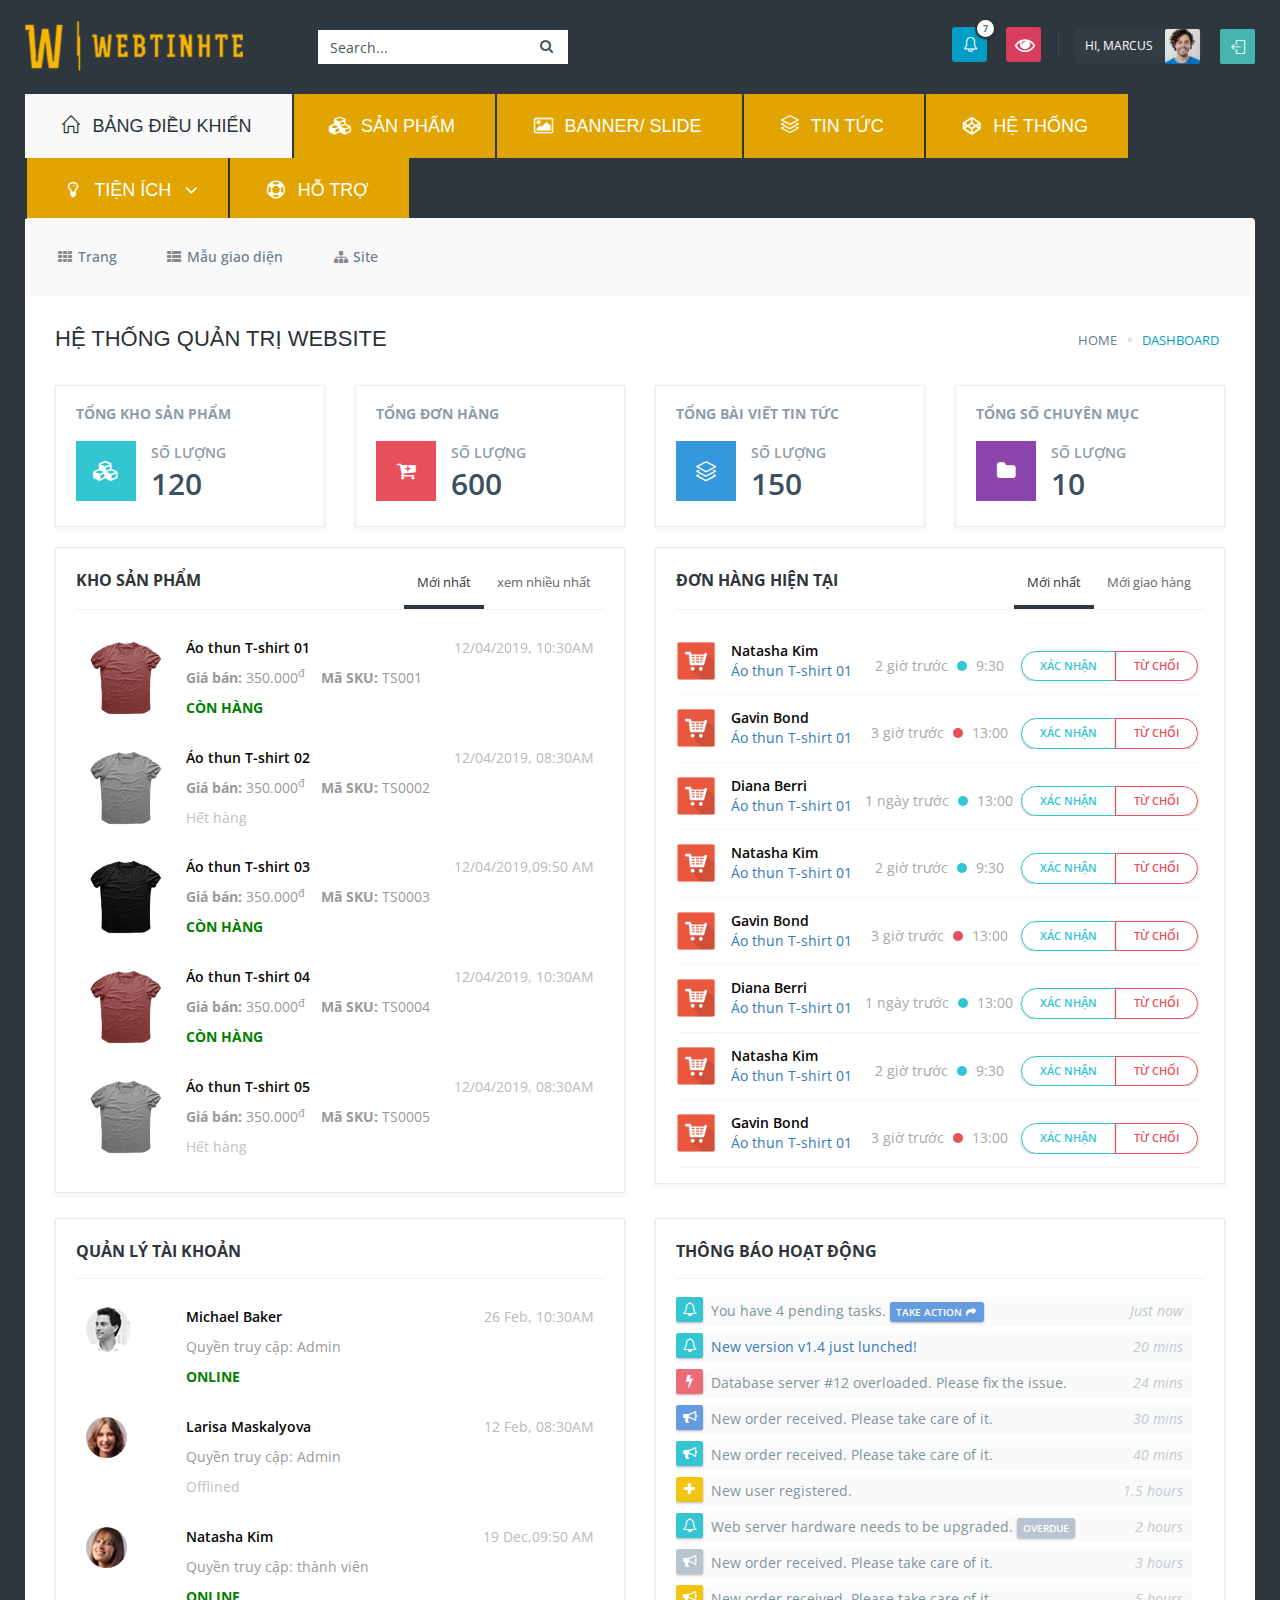
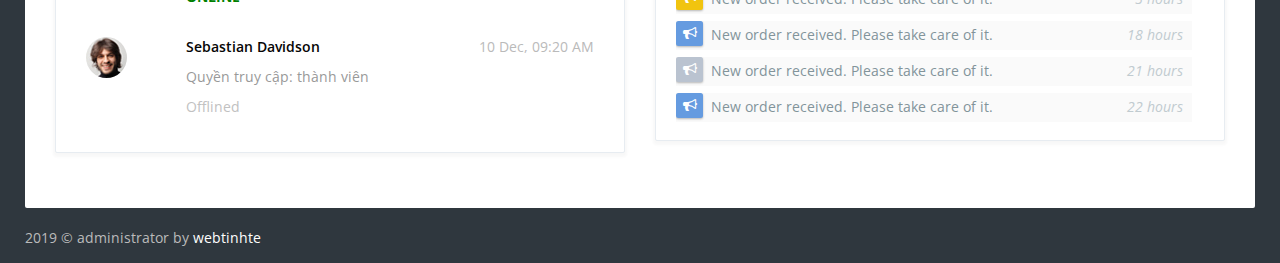
==== project/index.html @ c39758f4 "update" ====
<!DOCTYPE html>
<html lang="en">
    <!--<![endif]-->
    <!-- BEGIN HEAD -->

    <head>
        <meta charset="utf-8" />
        <title>Quản trị website</title>
        <meta http-equiv="X-UA-Compatible" content="IE=edge">
        <meta content="width=device-width, initial-scale=1" name="viewport" />
        <meta content=""
            name="description" />
        <meta content="" name="author" />
        <!-- BEGIN LAYOUT FIRST STYLES -->
		<link href="https://fonts.googleapis.com/css?family=Open+Sans:400,600,700,800&amp;subset=vietnamese" rel="stylesheet">
        <!-- END LAYOUT FIRST STYLES -->
        <!-- BEGIN GLOBAL MANDATORY STYLES -->
        <link href="plugin/font-awesome/css/font-awesome.min.css" rel="stylesheet" type="text/css" />
        <link href="plugin/simple-line-icons/simple-line-icons.min.css" rel="stylesheet" type="text/css" />
        <link href="plugin/bootstrap/css/bootstrap.min.css" rel="stylesheet" type="text/css" />
        <link href="plugin/bootstrap-switch/css/bootstrap-switch.min.css" rel="stylesheet" type="text/css" />
        <!-- END GLOBAL MANDATORY STYLES -->
        <!-- BEGIN PAGE LEVEL PLUGINS -->
        <link href="plugin/morris/morris.css" rel="stylesheet" type="text/css" />
        <!-- END PAGE LEVEL PLUGINS -->
        <!-- BEGIN THEME GLOBAL STYLES -->
        <link href="plugin/components-md.min.css" rel="stylesheet" id="style_components" type="text/css" />
        <link href="plugin/plugins-md.min.css" rel="stylesheet" type="text/css" />
        <!-- END THEME GLOBAL STYLES -->
        <!-- BEGIN THEME LAYOUT STYLES -->
        <link href="plugin/layout5/css/layout.min.css" rel="stylesheet" type="text/css" />
        <link href="plugin/layout5/css/custom.min.css" rel="stylesheet" type="text/css" />
        <!-- END THEME LAYOUT STYLES -->
        <link rel="shortcut icon" href="favicon.ico" /> </head>
    <!-- END HEAD -->

    <body class="page-header-fixed page-sidebar-closed-hide-logo page-md">
        <!-- BEGIN CONTAINER -->
        <div class="wrapper">
            <!-- BEGIN HEADER -->
            <header class="page-header">
                <nav class="navbar mega-menu" role="navigation">
                    <div class="container-fluid">
                        <div class="clearfix navbar-fixed-top">
                            <!-- Brand and toggle get grouped for better mobile display -->
                            <button type="button" class="navbar-toggle" data-toggle="collapse" data-target=".navbar-responsive-collapse">
                                <span class="sr-only">Toggle navigation</span>
                                <span class="toggle-icon">
                                    <span class="icon-bar"></span>
                                    <span class="icon-bar"></span>
                                    <span class="icon-bar"></span>
                                </span>
                            </button>
                            <!-- End Toggle Button -->
                            <!-- BEGIN LOGO -->
                            <a id="index" class="page-logo" href="index.html">
                                <img src="img/logo.png" alt="Logo"> </a>
                            <!-- END LOGO -->
                            <!-- BEGIN SEARCH -->
                            <form class="search" action="extra_search.html" method="GET">
                                <input type="name" class="form-control" name="query" placeholder="Search...">
                                <a href="javascript:;" class="btn submit md-skip">
                                    <i class="fa fa-search"></i>
                                </a>
                            </form>
                            <!-- END SEARCH -->
                            <!-- BEGIN TOPBAR ACTIONS -->
                            <div class="topbar-actions">
                                <!-- BEGIN GROUP NOTIFICATION -->
                                <div class="btn-group-notification btn-group" id="header_notification_bar">
                                    <button type="button" class="btn btn-sm md-skip dropdown-toggle" data-toggle="dropdown" data-hover="dropdown" data-close-others="true">
                                        <i class="icon-bell"></i>
                                        <span class="badge">7</span>
                                    </button>
                                    <ul class="dropdown-menu-v2">
                                        <li class="external">
                                            <h3>
                                                <span class="bold">12 Online</span> notifications</h3>
                                            <a href="#">view all</a>
                                        </li>
                                        <li>
                                            <ul class="dropdown-menu-list scroller" style="height: 250px; padding: 0;" data-handle-color="#637283">
                                                <li>
                                                    <a href="javascript:;">
                                                        <span class="details">
                                                            <span class="label label-sm label-icon label-success md-skip">
                                                                <i class="fa fa-plus"></i>
                                                            </span> New user registered. </span>
                                                        <span class="time">just now</span>
                                                    </a>
                                                </li>
                                                <li>
                                                    <a href="javascript:;">
                                                        <span class="details">
                                                            <span class="label label-sm label-icon label-danger md-skip">
                                                                <i class="fa fa-bolt"></i>
                                                            </span> Server #12 overloaded. </span>
                                                        <span class="time">3 mins</span>
                                                    </a>
                                                </li>
                                                <li>
                                                    <a href="javascript:;">
                                                        <span class="details">
                                                            <span class="label label-sm label-icon label-warning md-skip">
                                                                <i class="fa fa-bell-o"></i>
                                                            </span> Server #2 not responding. </span>
                                                        <span class="time">10 mins</span>
                                                    </a>
                                                </li>
                                                <li>
                                                    <a href="javascript:;">
                                                        <span class="details">
                                                            <span class="label label-sm label-icon label-info md-skip">
                                                                <i class="fa fa-bullhorn"></i>
                                                            </span> Application error. </span>
                                                        <span class="time">14 hrs</span>
                                                    </a>
                                                </li>
                                                <li>
                                                    <a href="javascript:;">
                                                        <span class="details">
                                                            <span class="label label-sm label-icon label-danger md-skip">
                                                                <i class="fa fa-bolt"></i>
                                                            </span> Database overloaded 68%. </span>
                                                        <span class="time">2 days</span>
                                                    </a>
                                                </li>
                                                <li>
                                                    <a href="javascript:;">
                                                        <span class="details">
                                                            <span class="label label-sm label-icon label-danger md-skip">
                                                                <i class="fa fa-bolt"></i>
                                                            </span> A user IP blocked. </span>
                                                        <span class="time">3 days</span>
                                                    </a>
                                                </li>
                                                <li>
                                                    <a href="javascript:;">
                                                        <span class="details">
                                                            <span class="label label-sm label-icon label-warning md-skip">
                                                                <i class="fa fa-bell-o"></i>
                                                            </span> Storage Server #4 not responding dfdfdfd. </span>
                                                        <span class="time">4 days</span>
                                                    </a>
                                                </li>
                                                <li>
                                                    <a href="javascript:;">
                                                        <span class="details">
                                                            <span class="label label-sm label-icon label-info md-skip">
                                                                <i class="fa fa-bullhorn"></i>
                                                            </span> System Error. </span>
                                                        <span class="time">5 days</span>
                                                    </a>
                                                </li>
                                                <li>
                                                    <a href="javascript:;">
                                                        <span class="details">
                                                            <span class="label label-sm label-icon label-danger md-skip">
                                                                <i class="fa fa-bolt"></i>
                                                            </span> Storage server failed. </span>
                                                        <span class="time">9 days</span>
                                                    </a>
                                                </li>
                                            </ul>
                                        </li>
                                    </ul>
                                </div>
                                <!-- END GROUP NOTIFICATION -->
                                <!-- BEGIN GROUP INFORMATION -->
                                <div class="btn-group-red btn-group">
                                    <a href="" target="_blank" type="button" class="btn btn-sm md-skip dropdown-toggle" data-toggle="dropdown" data-hover="dropdown" data-close-others="true">
                                        <i class="fa fa-eye"></i>
                                    </a>
                                </div>
                                <!-- END GROUP INFORMATION -->
                                <!-- BEGIN USER PROFILE -->
                                <div class="btn-group-img btn-group">
                                    <button type="button" class="btn btn-sm md-skip dropdown-toggle" data-toggle="dropdown" data-hover="dropdown" data-close-others="true">
                                        <span>Hi, Marcus</span>
                                        <img src="img/avatar1.jpg" alt=""> </button>
                                    <ul class="dropdown-menu-v2" role="menu">
                                        <li>
                                            <a href="page_user_profile_1.html">
                                                <i class="icon-user"></i> My Profile
                                                <span class="badge badge-danger">1</span>
                                            </a>
                                        </li>
                                        <li>
                                            <a href="app_calendar.html">
                                                <i class="icon-calendar"></i> My Calendar </a>
                                        </li>
                                        <li>
                                            <a href="app_inbox.html">
                                                <i class="icon-envelope-open"></i> My Inbox
                                                <span class="badge badge-danger"> 3 </span>
                                            </a>
                                        </li>
                                        <li>
                                            <a href="app_todo_2.html">
                                                <i class="icon-rocket"></i> My Tasks
                                                <span class="badge badge-success"> 7 </span>
                                            </a>
                                        </li>
                                        <li class="divider"> </li>
                                        <li>
                                            <a href="page_user_lock_1.html">
                                                <i class="icon-lock"></i> Lock Screen </a>
                                        </li>
                                        <li>
                                            <a href="page_user_login_1.html">
                                                <i class="icon-key"></i> Log Out </a>
                                        </li>
                                    </ul>
                                </div>
                                <!-- END USER PROFILE -->
                                <!-- BEGIN QUICK SIDEBAR TOGGLER -->
                                <button type="button" class="quick-sidebar-toggler md-skip" data-toggle="collapse">
                                    <span class="sr-only">Toggle Quick Sidebar</span>
                                    <i class="icon-logout"></i>
                                </button>
                                <!-- END QUICK SIDEBAR TOGGLER -->
                            </div>
                            <!-- END TOPBAR ACTIONS -->
                        </div>
                        <!-- BEGIN HEADER MENU -->
                        <div class="nav-collapse collapse navbar-collapse navbar-responsive-collapse">
                            <ul class="nav navbar-nav">
                                <li class="dropdown dropdown-fw dropdown-fw-disabled  active open selected">
                                    <a href="javascript:;" class="text-uppercase">
                                        <i class="icon-home"></i> Bảng điều khiển </a>
                                    <ul class="dropdown-menu dropdown-menu-fw">
                                        <li>
                                            <a href="index.html">
                                                <i class="fa fa-th"></i> Trang </a>
                                        </li>
                                        <li class="">
                                            <a href="dashboard_2.html">
                                                <i class="fa fa-th-list"></i> Mẫu giao diện </a>
                                        </li>
                                        <li>
                                            <a href="dashboard_3.html">
                                                <i class="fa fa-sitemap"></i> Site </a>
                                        </li>
                                    </ul>
                                </li>
                                <li class="dropdown dropdown-fw dropdown-fw-disabled  ">
                                    <a href="javascript:;" class="text-uppercase">
                                        <i class="fa fa-cubes"></i> Sản phẩm </a>
                                    <ul class="dropdown-menu dropdown-menu-fw">
                                        <li class="dropdown more-dropdown-sub">
                                            <a href="javascript:;">
                                                <i class="fa fa-server"></i> Kho hàng </a>
                                            <ul class="dropdown-menu">
                                                <li>
                                                    <a href="ui_colors.html"> Danh sách sản phẩm </a>
                                                </li>
                                                <li>
                                                    <a href="ui_general.html"> Thêm sản phẩm mới </a>
                                                </li>
                                            </ul>
                                        </li>
                                        <li class="dropdown more-dropdown-sub">
                                            <a href="javascript:;">
                                                <i class="fa fa-cart-plus"></i> Đơn hàng </a>
                                            <ul class="dropdown-menu">
                                                <li>
                                                    <a href="components_date_time_pickers.html"> Danh sách đơn đặt hàng </a>
                                                </li>
                                                <li>
                                                    <a href="components_color_pickers.html"> Thêm thủ công đơn hàng </a>
                                                </li>
                                            </ul>
                                        </li>
                                        <li class="dropdown more-dropdown-sub">
                                            <a href="javascript:;">
                                                <i class="fa fa-gift"></i> Quà tặng </a>
                                        </li>
                                    </ul>
                                </li>
                                <li class="dropdown dropdown-fw dropdown-fw-disabled  ">
                                    <a href="javascript:;" class="text-uppercase">
                                        <i class="fa fa-image"></i> Banner/ Slide </a>
                                    <ul class="dropdown-menu dropdown-menu-fw">
										<li>
                                            <a href="table_bootstrap.html"><i class="fa fa-image"></i> Logo đại diện </a>
                                        </li>
                                        <li>
                                            <a href="table_static_basic.html"><i class="fa fa-image"></i>	Banner trang chủ </a>
                                        </li>
                                        <li>
                                            <a href="table_static_responsive.html"><i class="fa fa-image"></i> Banner theo danh mục </a>
                                        </li>
                                        <li>
                                            <a href="table_static_responsive.html"><i class="fa fa-image"></i> Thương hiệu đối tác </a>
                                        </li>
										<li>
                                            <a href="table_static_responsive.html"><i class="fa fa-video-camera"></i> Thư viện video </a>
                                        </li>
                                    </ul>
                                </li>
                                <li class="dropdown dropdown-fw dropdown-fw-disabled  ">
                                    <a href="javascript:;" class="text-uppercase">
                                        <i class="icon-layers"></i> Tin tức </a>
                                    <ul class="dropdown-menu dropdown-menu-fw">
                                        <li class="dropdown">
                                            <a href="javascript:;">
                                                <i class="icon-layers"></i> Danh sách bài viết </a>
                                        </li>
                                        <li class="dropdown">
                                            <a href="javascript:;">
                                                <i class="icon-docs"></i> Đăng bài viết mới </a>
                                        </li>
                                    </ul>
                                </li>
								<li class="dropdown dropdown-fw dropdown-fw-disabled  ">
                                    <a href="javascript:;" class="text-uppercase">
                                        <i class="fa fa-codepen"></i> Hệ thống </a>
                                    <ul class="dropdown-menu dropdown-menu-fw">
                                        <li class="dropdown">
                                            <a href="javascript:;">
                                                <i class="fa fa-folder"></i> Danh mục website </a>
                                        </li>
                                        <li class="dropdown">
                                            <a href="javascript:;">
                                                <i class="fa fa-unlink"></i> Redicrect 301 </a>
                                        </li>
										<li class="dropdown">
                                            <a href="javascript:;">
                                                <i class="fa fa-list-ul"></i> Thuộc tính </a>
                                        </li>
                                        <li class="dropdown">
                                            <a href="javascript:;">
                                                <i class="fa fa-user"></i> Tài khoản truy cập </a>
                                        </li>
										<li class="dropdown">
                                            <a href="javascript:;">
                                                <i class="fa fa-users"></i> Phân quyền truy cập </a>
                                        </li>
                                        <li class="dropdown">
                                            <a href="javascript:;">
                                                <i class="fa fa-flag"></i> Tài nguyên </a>
                                        </li>
										<li class="dropdown">
                                            <a href="javascript:;">
                                                <i class="fa fa-history"></i> Lịch sử truy cập </a>
                                        </li>
                                    </ul>
                                </li>
                                <li class="dropdown more-dropdown">
                                    <a href="javascript:;" class="text-uppercase"><i class="fa fa-lightbulb-o"></i> Tiện ích </a>
                                    <ul class="dropdown-menu">
                                        <li>
                                            <a href="#"><i class="fa fa-area-chart"></i> Thống kê truy cập</a>
                                        </li>
                                        <li>
                                            <a href="#"><i class="fa fa-link"></i> Tạo link tự động</a>
                                        </li>
                                        <li>
                                            <a href="#"><i class="fa fa-upload"></i> File tải lên</a>
                                        </li>
                                    </ul>
                                </li>
								<li class="dropdown">
                                    <a href="javascript:;" class="text-uppercase"><i class="fa fa-support"></i> Hỗ trợ</a>
                                </li>
                            </ul>
                        </div>
                        <!-- END HEADER MENU -->
                    </div>
                    <!--/container-->
                </nav>
            </header>
            <!-- END HEADER -->
            <div class="container-fluid">
                <div class="page-content">
                    <!-- BEGIN BREADCRUMBS -->
                    <div class="breadcrumbs">
                        <h1>Hệ Thống Quản Trị Website</h1>
                        <ol class="breadcrumb">
                            <li>
                                <a href="#">Home</a>
                            </li>
                            <li class="active">Dashboard</li>
                        </ol>
                    </div>
                    <!-- END BREADCRUMBS -->
                    <!-- BEGIN PAGE BASE CONTENT -->
                    <!-- BEGIN DASHBOARD STATS 1-->
                    <div class="row">
                        <div class="col-lg-3 col-md-3 col-sm-6 col-xs-12">
                            <!-- BEGIN WIDGET THUMB -->
                            <div class="widget-thumb widget-bg-color-white text-uppercase margin-bottom-20 bordered">
                                <h4 class="widget-thumb-heading">Tổng kho sản phẩm</h4>
                                <div class="widget-thumb-wrap">
                                    <i class="fa fa-cubes widget-thumb-icon bg-green"></i>
                                    <div class="widget-thumb-body">
                                        <span class="widget-thumb-subtitle">Số lượng</span>
                                        <span class="widget-thumb-body-stat">120</span>
                                    </div>
                                </div>
                            </div>
                            <!-- END WIDGET THUMB -->
                        </div>
                        <div class="col-lg-3 col-md-3 col-sm-6 col-xs-12">
                            <!-- BEGIN WIDGET THUMB -->
                            <div class="widget-thumb widget-bg-color-white text-uppercase margin-bottom-20 bordered">
                                <h4 class="widget-thumb-heading">Tổng đơn hàng</h4>
                                <div class="widget-thumb-wrap">
                                    <i class="widget-thumb-icon bg-red fa fa-cart-plus"></i>
                                    <div class="widget-thumb-body">
                                        <span class="widget-thumb-subtitle">Số lượng</span>
                                        <span class="widget-thumb-body-stat">600</span>
                                    </div>
                                </div>
                            </div>
                            <!-- END WIDGET THUMB -->
                        </div>
                        <div class="col-lg-3 col-md-3 col-sm-6 col-xs-12">
                            <!-- BEGIN WIDGET THUMB -->
                            <div class="widget-thumb widget-bg-color-white text-uppercase margin-bottom-20 bordered">
                                <h4 class="widget-thumb-heading">Tổng bài viết tin tức</h4>
                                <div class="widget-thumb-wrap">
                                    <i class="widget-thumb-icon bg-blue icon-layers"></i>
                                    <div class="widget-thumb-body">
                                        <span class="widget-thumb-subtitle">Số lượng</span>
                                        <span class="widget-thumb-body-stat">150</span>
                                    </div>
                                </div>
                            </div>
                            <!-- END WIDGET THUMB -->
                        </div>
                        <div class="col-lg-3 col-md-3 col-sm-6 col-xs-12">
                            <!-- BEGIN WIDGET THUMB -->
                            <div class="widget-thumb widget-bg-color-white text-uppercase margin-bottom-20 bordered">
                                <h4 class="widget-thumb-heading">Tổng số chuyên mục</h4>
                                <div class="widget-thumb-wrap">
                                    <i class="widget-thumb-icon bg-purple fa fa-folder"></i>
                                    <div class="widget-thumb-body">
                                        <span class="widget-thumb-subtitle">Số lượng</span>
                                        <span class="widget-thumb-body-stat">10</span>
                                    </div>
                                </div>
                            </div>
                            <!-- END WIDGET THUMB -->
                        </div>
                    </div>
                    <div class="clearfix"></div>
					
					<div class="row">
						<div class="col-lg-6 col-xs-12 col-sm-12">
                            <div class="portlet light bordered">
                                <div class="portlet-title tabbable-line">
                                    <div class="caption">
                                        <i class="icon-bubbles font-dark hide"></i>
                                        <span class="caption-subject font-dark bold uppercase">Kho sản phẩm</span>
                                    </div>
                                    <ul class="nav nav-tabs">
                                        <li class="active">
                                            <a href="#portlet_comments_1" data-toggle="tab" aria-expanded="true"> Mới nhất </a>
                                        </li>
                                        <li class="">
                                            <a href="#portlet_comments_2" data-toggle="tab" aria-expanded="false"> xem nhiều nhất </a>
                                        </li>
                                    </ul>
                                </div>
                                <div class="portlet-body">
                                    <div class="tab-content">
                                        <div class="tab-pane active" id="portlet_comments_1">
                                            <!-- BEGIN: Comments -->
                                            <div class="mt-comments">
                                                <div class="mt-comment">
                                                    <div class="mt-comment-img">
                                                        <img src="img/img_prd_1.jpg"> </div>
                                                    <div class="mt-comment-body">
                                                        <div class="mt-comment-info">
                                                            <a href="#" class="mt-comment-author">Áo thun T-shirt 01</a>
                                                            <span class="mt-comment-date">12/04/2019, 10:30AM</span>
                                                        </div>
                                                        <div class="mt-comment-text"><strong>Giá bán:</strong> 350.000<sup>đ</sup> &nbsp;&nbsp;  <strong>Mã SKU:</strong> TS001</div>
                                                        <div class="mt-comment-details">
                                                            <span class="mt-comment-status mt-comment-status-Online stt-online">Còn hàng</span>
                                                            <ul class="mt-comment-actions">
                                                                <li>
                                                                    <a href="#">Chỉnh sửa</a>
                                                                </li>
                                                                <li>
                                                                    <a href="#">Xem chi tiết</a>
                                                                </li>
                                                                <li>
                                                                    <a href="#">Xóa</a>
                                                                </li>
                                                            </ul>
                                                        </div>
                                                    </div>
                                                </div>
                                                <div class="mt-comment">
                                                    <div class="mt-comment-img">
                                                        <img src="img/img_prd_2.jpg"> </div>
                                                    <div class="mt-comment-body">
                                                        <div class="mt-comment-info">
                                                            <a href="#" class="mt-comment-author">Áo thun T-shirt 02</a>
                                                            <span class="mt-comment-date">12/04/2019, 08:30AM</span>
                                                        </div>
                                                        <div class="mt-comment-text"><strong>Giá bán:</strong> 350.000<sup>đ</sup> &nbsp;&nbsp;  <strong>Mã SKU:</strong> TS0002</div>
                                                        <div class="mt-comment-details">
                                                            <span class="mt-comment-status mt-comment-status-Offlined stt-offline">Hết hàng</span>
                                                            <ul class="mt-comment-actions">
                                                                <li>
                                                                    <a href="#">Chỉnh sửa</a>
                                                                </li>
                                                                <li>
                                                                    <a href="#">Xem chi tiết</a>
                                                                </li>
                                                                <li>
                                                                    <a href="#">Xóa</a>
                                                                </li>
                                                            </ul>
                                                        </div>
                                                    </div>
                                                </div>
                                                <div class="mt-comment">
                                                    <div class="mt-comment-img">
                                                        <img src="img/img_prd_3.jpg"> </div>
                                                    <div class="mt-comment-body">
                                                        <div class="mt-comment-info">
                                                            <a href="#" class="mt-comment-author">Áo thun T-shirt 03</a>
                                                            <span class="mt-comment-date">12/04/2019,09:50 AM</span>
                                                        </div>
                                                        <div class="mt-comment-text"><strong>Giá bán:</strong> 350.000<sup>đ</sup> &nbsp;&nbsp;  <strong>Mã SKU:</strong> TS0003</div>
                                                        <div class="mt-comment-details">
                                                            <span class="mt-comment-status mt-comment-status-Online stt-online">Còn hàng</span>
                                                            <ul class="mt-comment-actions">
                                                                <li>
                                                                    <a href="#">Chỉnh sửa</a>
                                                                </li>
                                                                <li>
                                                                    <a href="#">Xem chi tiết</a>
                                                                </li>
                                                                <li>
                                                                    <a href="#">Xóa</a>
                                                                </li>
                                                            </ul>
                                                        </div>
                                                    </div>
                                                </div>
                                                <div class="mt-comment">
                                                    <div class="mt-comment-img">
                                                        <img src="img/img_prd_1.jpg"> </div>
                                                    <div class="mt-comment-body">
                                                        <div class="mt-comment-info">
                                                            <a href="#" class="mt-comment-author">Áo thun T-shirt 04</a>
                                                            <span class="mt-comment-date">12/04/2019, 10:30AM</span>
                                                        </div>
                                                        <div class="mt-comment-text"><strong>Giá bán:</strong> 350.000<sup>đ</sup> &nbsp;&nbsp;  <strong>Mã SKU:</strong> TS0004</div>
                                                        <div class="mt-comment-details">
                                                            <span class="mt-comment-status mt-comment-status-Online stt-online">Còn hàng</span>
                                                            <ul class="mt-comment-actions">
                                                                <li>
                                                                    <a href="#">Chỉnh sửa</a>
                                                                </li>
                                                                <li>
                                                                    <a href="#">Xem chi tiết</a>
                                                                </li>
                                                                <li>
                                                                    <a href="#">Xóa</a>
                                                                </li>
                                                            </ul>
                                                        </div>
                                                    </div>
                                                </div>
                                                <div class="mt-comment">
                                                    <div class="mt-comment-img">
                                                        <img src="img/img_prd_2.jpg"> </div>
                                                    <div class="mt-comment-body">
                                                        <div class="mt-comment-info">
                                                            <a href="#" class="mt-comment-author">Áo thun T-shirt 05</a>
                                                            <span class="mt-comment-date">12/04/2019, 08:30AM</span>
                                                        </div>
                                                        <div class="mt-comment-text"><strong>Giá bán:</strong> 350.000<sup>đ</sup> &nbsp;&nbsp;  <strong>Mã SKU:</strong> TS0005</div>
                                                        <div class="mt-comment-details">
                                                            <span class="mt-comment-status mt-comment-status-Offlined stt-offline">Hết hàng</span>
                                                            <ul class="mt-comment-actions">
                                                                <li>
                                                                    <a href="#">Chỉnh sửa</a>
                                                                </li>
                                                                <li>
                                                                    <a href="#">Xem chi tiết</a>
                                                                </li>
                                                                <li>
                                                                    <a href="#">Xóa</a>
                                                                </li>
                                                            </ul>
                                                        </div>
                                                    </div>
                                                </div>
                                            </div>
                                            <!-- END: Comments -->
                                        </div>
                                        <div class="tab-pane" id="portlet_comments_2">
                                           <!-- BEGIN: Comments -->
                                            <div class="mt-comments">
                                                <div class="mt-comment">
                                                    <div class="mt-comment-img">
                                                        <img src="img/img_prd_1.jpg"> </div>
                                                    <div class="mt-comment-body">
                                                        <div class="mt-comment-info">
                                                            <a href="#" class="mt-comment-author">Áo thun T-shirt 01</a>
                                                            <span class="mt-comment-date">12/04/2019, 10:30AM</span>
                                                        </div>
                                                        <div class="mt-comment-text"><strong>Giá bán:</strong> 350.000<sup>đ</sup> &nbsp;&nbsp;  <strong>Mã SKU:</strong> TS001</div>
                                                        <div class="mt-comment-details">
                                                            <span class="mt-comment-status mt-comment-status-Online stt-online">Còn hàng</span>
                                                            <ul class="mt-comment-actions">
                                                                <li>
                                                                    <a href="#">Chỉnh sửa</a>
                                                                </li>
                                                                <li>
                                                                    <a href="#">Xem chi tiết</a>
                                                                </li>
                                                                <li>
                                                                    <a href="#">Xóa</a>
                                                                </li>
                                                            </ul>
                                                        </div>
                                                    </div>
                                                </div>
                                                <div class="mt-comment">
                                                    <div class="mt-comment-img">
                                                        <img src="img/img_prd_2.jpg"> </div>
                                                    <div class="mt-comment-body">
                                                        <div class="mt-comment-info">
                                                            <a href="#" class="mt-comment-author">Áo thun T-shirt 02</a>
                                                            <span class="mt-comment-date">12/04/2019, 08:30AM</span>
                                                        </div>
                                                        <div class="mt-comment-text"><strong>Giá bán:</strong> 350.000<sup>đ</sup> &nbsp;&nbsp;  <strong>Mã SKU:</strong> TS0002</div>
                                                        <div class="mt-comment-details">
                                                            <span class="mt-comment-status mt-comment-status-Offlined stt-offline">Hết hàng</span>
                                                            <ul class="mt-comment-actions">
                                                                <li>
                                                                    <a href="#">Chỉnh sửa</a>
                                                                </li>
                                                                <li>
                                                                    <a href="#">Xem chi tiết</a>
                                                                </li>
                                                                <li>
                                                                    <a href="#">Xóa</a>
                                                                </li>
                                                            </ul>
                                                        </div>
                                                    </div>
                                                </div>
                                                <div class="mt-comment">
                                                    <div class="mt-comment-img">
                                                        <img src="img/img_prd_3.jpg"> </div>
                                                    <div class="mt-comment-body">
                                                        <div class="mt-comment-info">
                                                            <a href="#" class="mt-comment-author">Áo thun T-shirt 03</a>
                                                            <span class="mt-comment-date">12/04/2019,09:50 AM</span>
                                                        </div>
                                                        <div class="mt-comment-text"><strong>Giá bán:</strong> 350.000<sup>đ</sup> &nbsp;&nbsp;  <strong>Mã SKU:</strong> TS0003</div>
                                                        <div class="mt-comment-details">
                                                            <span class="mt-comment-status mt-comment-status-Online stt-online">Còn hàng</span>
                                                            <ul class="mt-comment-actions">
                                                                <li>
                                                                    <a href="#">Chỉnh sửa</a>
                                                                </li>
                                                                <li>
                                                                    <a href="#">Xem chi tiết</a>
                                                                </li>
                                                                <li>
                                                                    <a href="#">Xóa</a>
                                                                </li>
                                                            </ul>
                                                        </div>
                                                    </div>
                                                </div>
                                                <div class="mt-comment">
                                                    <div class="mt-comment-img">
                                                        <img src="img/img_prd_1.jpg"> </div>
                                                    <div class="mt-comment-body">
                                                        <div class="mt-comment-info">
                                                            <a href="#" class="mt-comment-author">Áo thun T-shirt 04</a>
                                                            <span class="mt-comment-date">12/04/2019, 10:30AM</span>
                                                        </div>
                                                        <div class="mt-comment-text"><strong>Giá bán:</strong> 350.000<sup>đ</sup> &nbsp;&nbsp;  <strong>Mã SKU:</strong> TS0004</div>
                                                        <div class="mt-comment-details">
                                                            <span class="mt-comment-status mt-comment-status-Online stt-online">Còn hàng</span>
                                                            <ul class="mt-comment-actions">
                                                                <li>
                                                                    <a href="#">Chỉnh sửa</a>
                                                                </li>
                                                                <li>
                                                                    <a href="#">Xem chi tiết</a>
                                                                </li>
                                                                <li>
                                                                    <a href="#">Xóa</a>
                                                                </li>
                                                            </ul>
                                                        </div>
                                                    </div>
                                                </div>
                                                <div class="mt-comment">
                                                    <div class="mt-comment-img">
                                                        <img src="img/img_prd_2.jpg"> </div>
                                                    <div class="mt-comment-body">
                                                        <div class="mt-comment-info">
                                                            <a href="#" class="mt-comment-author">Áo thun T-shirt 05</a>
                                                            <span class="mt-comment-date">12/04/2019, 08:30AM</span>
                                                        </div>
                                                        <div class="mt-comment-text"><strong>Giá bán:</strong> 350.000<sup>đ</sup> &nbsp;&nbsp;  <strong>Mã SKU:</strong> TS0005</div>
                                                        <div class="mt-comment-details">
                                                            <span class="mt-comment-status mt-comment-status-Offlined stt-offline">Hết hàng</span>
                                                            <ul class="mt-comment-actions">
                                                                <li>
                                                                    <a href="#">Chỉnh sửa</a>
                                                                </li>
                                                                <li>
                                                                    <a href="#">Xem chi tiết</a>
                                                                </li>
                                                                <li>
                                                                    <a href="#">Xóa</a>
                                                                </li>
                                                            </ul>
                                                        </div>
                                                    </div>
                                                </div>
                                            </div>
                                            <!-- END: Comments -->
                                        </div>
                                    </div>
                                </div>
                            </div>
                        </div>
						
						<div class="col-lg-6 col-xs-12 col-sm-12">
                            <div class="portlet light bordered">
                                <div class="portlet-title tabbable-line">
                                    <div class="caption">
                                        <i class=" icon-social-twitter font-dark hide"></i>
                                        <span class="caption-subject font-dark bold uppercase">Đơn hàng hiện tại</span>
                                    </div>
                                    <ul class="nav nav-tabs">
                                        <li class="active">
                                            <a href="#tab_actions_Online" data-toggle="tab" aria-expanded="true"> Mới nhất </a>
                                        </li>
                                        <li class="">
                                            <a href="#tab_actions_completed" data-toggle="tab" aria-expanded="false"> Mới giao hàng </a>
                                        </li>
                                    </ul>
                                </div>
                                <div class="portlet-body">
                                    <div class="tab-content">
                                        <div class="tab-pane active" id="tab_actions_Online">
                                            <!-- BEGIN: Actions -->
                                            <div class="mt-actions mt-order">
                                                <div class="mt-action mt-order">
                                                    <div class="mt-action-img">
                                                        <img src="img/ic_order.png" class="lítorder"> </div>
                                                    <div class="mt-action-body">
                                                        <div class="mt-action-row">
                                                            <div class="mt-action-info ">
                                                                <div class="mt-action-details ">
                                                                    <a href="" class="mt-action-author">Natasha Kim</a>
                                                                    <p class="mt-action-desc"><a href="">Áo thun T-shirt 01</a></p>
                                                                </div>
                                                            </div>
                                                            <div class="mt-action-datetime ">
                                                                <span class="mt-action-date">2 giờ trước</span>
                                                                <span class="mt-action-dot bg-green"></span>
                                                                <span class="mt=action-time">9:30</span>
                                                            </div>
                                                            <div class="mt-action-buttons ">
                                                                <div class="btn-group btn-group-circle">
                                                                    <button type="button" class="btn btn-outline green btn-sm">Xác nhận</button>
                                                                    <button type="button" class="btn btn-outline red btn-sm">Từ chối</button>
                                                                </div>
                                                            </div>
                                                        </div>
                                                    </div>
                                                </div>
                                                <div class="mt-action mt-order">
                                                    <div class="mt-action-img">
                                                        <img src="img/ic_order.png" class="lítorder"> </div>
                                                    <div class="mt-action-body">
                                                        <div class="mt-action-row">
                                                            <div class="mt-action-info ">
                                                                <div class="mt-action-details ">
                                                                    <a href="" class="mt-action-author">Gavin Bond</a>
                                                                    <p class="mt-action-desc"><a href="">Áo thun T-shirt 01</a></p>
                                                                </div>
                                                            </div>
                                                            <div class="mt-action-datetime ">
                                                                <span class="mt-action-date">3 giờ trước</span>
                                                                <span class="mt-action-dot bg-red"></span>
                                                                <span class="mt=action-time">13:00</span>
                                                            </div>
                                                            <div class="mt-action-buttons ">
                                                                <div class="btn-group btn-group-circle">
                                                                    <button type="button" class="btn btn-outline green btn-sm">Xác nhận</button>
                                                                    <button type="button" class="btn btn-outline red btn-sm">Từ chối</button>
                                                                </div>
                                                            </div>
                                                        </div>
                                                    </div>
                                                </div>
                                                <div class="mt-action mt-order">
                                                    <div class="mt-action-img">
                                                        <img src="img/ic_order.png" class="lítorder"> </div>
                                                    <div class="mt-action-body">
                                                        <div class="mt-action-row">
                                                            <div class="mt-action-info ">
                                                                <div class="mt-action-details ">
                                                                    <a href="" class="mt-action-author">Diana Berri</a>
                                                                    <p class="mt-action-desc"><a href="">Áo thun T-shirt 01</a></p>
                                                                </div>
                                                            </div>
                                                            <div class="mt-action-datetime ">
                                                                <span class="mt-action-date">1 ngày trước</span>
                                                                <span class="mt-action-dot bg-green"></span>
                                                                <span class="mt=action-time">13:00</span>
                                                            </div>
                                                            <div class="mt-action-buttons ">
                                                                <div class="btn-group btn-group-circle">
                                                                    <button type="button" class="btn btn-outline green btn-sm">Xác nhận</button>
                                                                    <button type="button" class="btn btn-outline red btn-sm">Từ chối</button>
                                                                </div>
                                                            </div>
                                                        </div>
                                                    </div>
                                                </div>
                                                <div class="mt-action mt-order">
                                                    <div class="mt-action-img">
                                                        <img src="img/ic_order.png" class="lítorder"> </div>
                                                    <div class="mt-action-body">
                                                        <div class="mt-action-row">
                                                            <div class="mt-action-info ">
                                                                <div class="mt-action-details ">
                                                                    <a href="" class="mt-action-author">Natasha Kim</a>
                                                                    <p class="mt-action-desc"><a href="">Áo thun T-shirt 01</a></p>
                                                                </div>
                                                            </div>
                                                            <div class="mt-action-datetime ">
                                                                <span class="mt-action-date">2 giờ trước</span>
                                                                <span class="mt-action-dot bg-green"></span>
                                                                <span class="mt=action-time">9:30</span>
                                                            </div>
                                                            <div class="mt-action-buttons ">
                                                                <div class="btn-group btn-group-circle">
                                                                    <button type="button" class="btn btn-outline green btn-sm">Xác nhận</button>
                                                                    <button type="button" class="btn btn-outline red btn-sm">Từ chối</button>
                                                                </div>
                                                            </div>
                                                        </div>
                                                    </div>
                                                </div>
                                                <div class="mt-action mt-order">
                                                    <div class="mt-action-img">
                                                        <img src="img/ic_order.png" class="lítorder"> </div>
                                                    <div class="mt-action-body">
                                                        <div class="mt-action-row">
                                                            <div class="mt-action-info ">
                                                                <div class="mt-action-details ">
                                                                    <a href="" class="mt-action-author">Gavin Bond</a>
                                                                    <p class="mt-action-desc"><a href="">Áo thun T-shirt 01</a></p>
                                                                </div>
                                                            </div>
                                                            <div class="mt-action-datetime ">
                                                                <span class="mt-action-date">3 giờ trước</span>
                                                                <span class="mt-action-dot bg-red"></span>
                                                                <span class="mt=action-time">13:00</span>
                                                            </div>
                                                            <div class="mt-action-buttons ">
                                                                <div class="btn-group btn-group-circle">
                                                                    <button type="button" class="btn btn-outline green btn-sm">Xác nhận</button>
                                                                    <button type="button" class="btn btn-outline red btn-sm">Từ chối</button>
                                                                </div>
                                                            </div>
                                                        </div>
                                                    </div>
                                                </div>
                                                <div class="mt-action mt-order">
                                                    <div class="mt-action-img">
                                                        <img src="img/ic_order.png" class="lítorder"> </div>
                                                    <div class="mt-action-body">
                                                        <div class="mt-action-row">
                                                            <div class="mt-action-info ">
                                                                <div class="mt-action-details ">
                                                                    <a href="" class="mt-action-author">Diana Berri</a>
                                                                    <p class="mt-action-desc"><a href="">Áo thun T-shirt 01</a></p>
                                                                </div>
                                                            </div>
                                                            <div class="mt-action-datetime ">
                                                                <span class="mt-action-date">1 ngày trước</span>
                                                                <span class="mt-action-dot bg-green"></span>
                                                                <span class="mt=action-time">13:00</span>
                                                            </div>
                                                            <div class="mt-action-buttons ">
                                                                <div class="btn-group btn-group-circle">
                                                                    <button type="button" class="btn btn-outline green btn-sm">Xác nhận</button>
                                                                    <button type="button" class="btn btn-outline red btn-sm">Từ chối</button>
                                                                </div>
                                                            </div>
                                                        </div>
                                                    </div>
                                                </div>
												<div class="mt-action mt-order">
                                                    <div class="mt-action-img">
                                                        <img src="img/ic_order.png" class="lítorder"> </div>
                                                    <div class="mt-action-body">
                                                        <div class="mt-action-row">
                                                            <div class="mt-action-info ">
                                                                <div class="mt-action-details ">
                                                                    <a href="" class="mt-action-author">Natasha Kim</a>
                                                                    <p class="mt-action-desc"><a href="">Áo thun T-shirt 01</a></p>
                                                                </div>
                                                            </div>
                                                            <div class="mt-action-datetime ">
                                                                <span class="mt-action-date">2 giờ trước</span>
                                                                <span class="mt-action-dot bg-green"></span>
                                                                <span class="mt=action-time">9:30</span>
                                                            </div>
                                                            <div class="mt-action-buttons ">
                                                                <div class="btn-group btn-group-circle">
                                                                    <button type="button" class="btn btn-outline green btn-sm">Xác nhận</button>
                                                                    <button type="button" class="btn btn-outline red btn-sm">Từ chối</button>
                                                                </div>
                                                            </div>
                                                        </div>
                                                    </div>
                                                </div>
                                                <div class="mt-action mt-order">
                                                    <div class="mt-action-img">
                                                        <img src="img/ic_order.png" class="lítorder"> </div>
                                                    <div class="mt-action-body">
                                                        <div class="mt-action-row">
                                                            <div class="mt-action-info ">
                                                                <div class="mt-action-details ">
                                                                    <a href="" class="mt-action-author">Gavin Bond</a>
                                                                    <p class="mt-action-desc"><a href="">Áo thun T-shirt 01</a></p>
                                                                </div>
                                                            </div>
                                                            <div class="mt-action-datetime ">
                                                                <span class="mt-action-date">3 giờ trước</span>
                                                                <span class="mt-action-dot bg-red"></span>
                                                                <span class="mt=action-time">13:00</span>
                                                            </div>
                                                            <div class="mt-action-buttons ">
                                                                <div class="btn-group btn-group-circle">
                                                                    <button type="button" class="btn btn-outline green btn-sm">Xác nhận</button>
                                                                    <button type="button" class="btn btn-outline red btn-sm">Từ chối</button>
                                                                </div>
                                                            </div>
                                                        </div>
                                                    </div>
                                                </div>
                                            </div>
                                            <!-- END: Actions -->
                                        </div>
                                        <div class="tab-pane" id="tab_actions_completed">
                                            <!-- BEGIN:Completed-->
                                            <div class="mt-actions">
                                                <div class="mt-action">
                                                    <div class="mt-action-img">
                                                        <img src="img/ic_order.png" class="lítorder"> </div>
                                                    <div class="mt-action-body">
                                                        <div class="mt-action-row">
                                                            <div class="mt-action-info ">
                                                                <div class="mt-action-icon ">
                                                                    <i class="icon-action-redo"></i>
                                                                </div>
                                                                <div class="mt-action-details ">
                                                                    <a href="" class="mt-action-author">Frank Cameron</a>
                                                                    <p class="mt-action-desc">Lorem Ipsum is simply dummy</p>
                                                                </div>
                                                            </div>
                                                            <div class="mt-action-datetime ">
                                                                <span class="mt-action-date">3 jun</span>
                                                                <span class="mt-action-dot bg-red"></span>
                                                                <span class="mt=action-time">9:30-13:00</span>
                                                            </div>
                                                            <div class="mt-action-buttons ">
                                                                <div class="btn-group btn-group-circle">
                                                                    <button type="button" class="btn btn-outline green btn-sm">Appove</button>
                                                                    <button type="button" class="btn btn-outline red btn-sm">Reject</button>
                                                                </div>
                                                            </div>
                                                        </div>
                                                    </div>
                                                </div>
                                                <div class="mt-action">
                                                    <div class="mt-action-img">
                                                        <img src="img/ic_order.png" class="lítorder"> </div>
                                                    <div class="mt-action-body">
                                                        <div class="mt-action-row">
                                                            <div class="mt-action-info ">
                                                                <div class="mt-action-icon ">
                                                                    <i class="icon-cup"></i>
                                                                </div>
                                                                <div class="mt-action-details ">
                                                                    <a href="" class="mt-action-author">Ella Davidson </a>
                                                                    <p class="mt-action-desc">Text of the printing and typesetting industry</p>
                                                                </div>
                                                            </div>
                                                            <div class="mt-action-datetime ">
                                                                <span class="mt-action-date">3 jun</span>
                                                                <span class="mt-action-dot bg-green"></span>
                                                                <span class="mt=action-time">9:30-13:00</span>
                                                            </div>
                                                            <div class="mt-action-buttons">
                                                                <div class="btn-group btn-group-circle">
                                                                    <button type="button" class="btn btn-outline green btn-sm">Appove</button>
                                                                    <button type="button" class="btn btn-outline red btn-sm">Reject</button>
                                                                </div>
                                                            </div>
                                                        </div>
                                                    </div>
                                                </div>
                                                <div class="mt-action">
                                                    <div class="mt-action-img">
                                                        <img src="img/ic_order.png" class="lítorder"> </div>
                                                    <div class="mt-action-body">
                                                        <div class="mt-action-row">
                                                            <div class="mt-action-info ">
                                                                <div class="mt-action-icon ">
                                                                    <i class=" icon-graduation"></i>
                                                                </div>
                                                                <div class="mt-action-details ">
                                                                    <a href="" class="mt-action-author">Jason Dickens </a>
                                                                    <p class="mt-action-desc">Dummy text of the printing and typesetting industry</p>
                                                                </div>
                                                            </div>
                                                            <div class="mt-action-datetime ">
                                                                <span class="mt-action-date">3 jun</span>
                                                                <span class="mt-action-dot bg-red"></span>
                                                                <span class="mt=action-time">9:30-13:00</span>
                                                            </div>
                                                            <div class="mt-action-buttons ">
                                                                <div class="btn-group btn-group-circle">
                                                                    <button type="button" class="btn btn-outline green btn-sm">Appove</button>
                                                                    <button type="button" class="btn btn-outline red btn-sm">Reject</button>
                                                                </div>
                                                            </div>
                                                        </div>
                                                    </div>
                                                </div>
                                                <div class="mt-action">
                                                    <div class="mt-action-img">
                                                        <img src="img/ic_order.png" class="lítorder"> </div>
                                                    <div class="mt-action-body">
                                                        <div class="mt-action-row">
                                                            <div class="mt-action-info ">
                                                                <div class="mt-action-icon ">
                                                                    <i class="icon-badge"></i>
                                                                </div>
                                                                <div class="mt-action-details ">
                                                                    <a href="" class="mt-action-author">Jan Kim</a>
                                                                    <p class="mt-action-desc">Lorem Ipsum is simply dummy</p>
                                                                </div>
                                                            </div>
                                                            <div class="mt-action-datetime ">
                                                                <span class="mt-action-date">3 jun</span>
                                                                <span class="mt-action-dot bg-green"></span>
                                                                <span class="mt=action-time">9:30-13:00</span>
                                                            </div>
                                                            <div class="mt-action-buttons ">
                                                                <div class="btn-group btn-group-circle">
                                                                    <button type="button" class="btn btn-outline green btn-sm">Appove</button>
                                                                    <button type="button" class="btn btn-outline red btn-sm">Reject</button>
                                                                </div>
                                                            </div>
                                                        </div>
                                                    </div>
                                                </div>
                                                <!-- END: Completed -->
                                            </div>
                                        </div>
                                    </div>
                                </div>
                            </div>
                        </div>
					</div><div class="clearfix"></div>
					
					<div class="row">
						<div class="col-lg-6 col-xs-12 col-sm-12">
                            <div class="portlet light bordered">
                                <div class="portlet-title tabbable-line">
                                    <div class="caption">
                                        <i class="icon-bubbles font-dark hide"></i>
                                        <span class="caption-subject font-dark bold uppercase">Quản lý tài khoản</span>
                                    </div>
                                </div>
                                <div class="portlet-body">
                                    <div class="tab-content">
                                        <div class="tab-pane active" id="portlet_comments_1">
                                            <!-- BEGIN: Comments -->
                                            <div class="mt-comments">
                                                <div class="mt-comment">
                                                    <div class="mt-comment-img">
                                                        <img src="img/user/avatar1.jpg" /> </div>
                                                    <div class="mt-comment-body">
                                                        <div class="mt-comment-info">
                                                            <span class="mt-comment-author">Michael Baker</span>
                                                            <span class="mt-comment-date">26 Feb, 10:30AM</span>
                                                        </div>
                                                        <div class="mt-comment-text"> Quyền truy cập: Admin </div>
                                                        <div class="mt-comment-details">
                                                            <span class="mt-comment-status mt-comment-status-Online stt-online">Online</span>
                                                            <ul class="mt-comment-actions">
                                                                <li>
                                                                    <a href="#">Quick Edit</a>
                                                                </li>
                                                                <li>
                                                                    <a href="#">View</a>
                                                                </li>
                                                                <li>
                                                                    <a href="#">Delete</a>
                                                                </li>
                                                            </ul>
                                                        </div>
                                                    </div>
                                                </div>
                                                <div class="mt-comment">
                                                    <div class="mt-comment-img">
                                                        <img src="img/user/avatar2.jpg" /> </div>
                                                    <div class="mt-comment-body">
                                                        <div class="mt-comment-info">
                                                            <span class="mt-comment-author">Larisa Maskalyova</span>
                                                            <span class="mt-comment-date">12 Feb, 08:30AM</span>
                                                        </div>
                                                        <div class="mt-comment-text"> Quyền truy cập: Admin </div>
                                                        <div class="mt-comment-details">
                                                            <span class="mt-comment-status mt-comment-status-Offlined stt-offline">Offlined</span>
                                                            <ul class="mt-comment-actions">
                                                                <li>
                                                                    <a href="#">Quick Edit</a>
                                                                </li>
                                                                <li>
                                                                    <a href="#">View</a>
                                                                </li>
                                                                <li>
                                                                    <a href="#">Delete</a>
                                                                </li>
                                                            </ul>
                                                        </div>
                                                    </div>
                                                </div>
                                                <div class="mt-comment">
                                                    <div class="mt-comment-img">
                                                        <img src="img/user/avatar3.jpg" /> </div>
                                                    <div class="mt-comment-body">
                                                        <div class="mt-comment-info">
                                                            <span class="mt-comment-author">Natasha Kim</span>
                                                            <span class="mt-comment-date">19 Dec,09:50 AM</span>
                                                        </div>
                                                        <div class="mt-comment-text"> Quyền truy cập: thành viên </div>
                                                        <div class="mt-comment-details">
                                                            <span class="mt-comment-status mt-comment-status-Online stt-online">Online</span>
                                                            <ul class="mt-comment-actions">
                                                                <li>
                                                                    <a href="#">Quick Edit</a>
                                                                </li>
                                                                <li>
                                                                    <a href="#">View</a>
                                                                </li>
                                                                <li>
                                                                    <a href="#">Delete</a>
                                                                </li>
                                                            </ul>
                                                        </div>
                                                    </div>
                                                </div>
                                                <div class="mt-comment">
                                                    <div class="mt-comment-img">
                                                        <img src="img/user/avatar4.jpg" /> </div>
                                                    <div class="mt-comment-body">
                                                        <div class="mt-comment-info">
                                                            <span class="mt-comment-author">Sebastian Davidson</span>
                                                            <span class="mt-comment-date">10 Dec, 09:20 AM</span>
                                                        </div>
                                                        <div class="mt-comment-text"> Quyền truy cập: thành viên </div>
                                                        <div class="mt-comment-details">
                                                            <span class="mt-comment-status mt-comment-status-Offlined stt-offline">Offlined</span>
                                                            <ul class="mt-comment-actions">
                                                                <li>
                                                                    <a href="#">Quick Edit</a>
                                                                </li>
                                                                <li>
                                                                    <a href="#">View</a>
                                                                </li>
                                                                <li>
                                                                    <a href="#">Delete</a>
                                                                </li>
                                                            </ul>
                                                        </div>
                                                    </div>
                                                </div>
                                            </div>
                                            <!-- END: Comments -->
                                        </div>
										
										
                                    </div>
                                </div>
                            </div>
                        </div>
						
						<div class="col-lg-6 col-xs-12 col-sm-12">
                            <!-- BEGIN PORTLET-->
                            <div class="portlet light bordered">
                                <div class="portlet-title tabbable-line">
                                    <div class="caption">
                                        <i class="icon-globe font-dark hide"></i>
                                        <span class="caption-subject font-dark bold uppercase">Thông báo hoạt động</span>
                                    </div>
                                    
                                </div>
                                <div class="portlet-body">
                                    <!--BEGIN TABS-->
                                    <div class="tab-content">
                                        <div class="tab-pane active" id="tab_1_1">
                                            <div class="scroller" style="height: 428px;" data-always-visible="1" data-rail-visible="0">
                                                <ul class="feeds">
                                                    <li>
                                                        <div class="col1">
                                                            <div class="cont">
                                                                <div class="cont-col1">
                                                                    <div class="label label-sm label-success">
                                                                        <i class="fa fa-bell-o"></i>
                                                                    </div>
                                                                </div>
                                                                <div class="cont-col2">
                                                                    <div class="desc"> You have 4 pending tasks.
                                                                        <span class="label label-sm label-info"> Take action
                                                                            <i class="fa fa-share"></i>
                                                                        </span>
                                                                    </div>
                                                                </div>
                                                            </div>
                                                        </div>
                                                        <div class="col2">
                                                            <div class="date"> Just now </div>
                                                        </div>
                                                    </li>
                                                    <li>
                                                        <a href="javascript:;">
                                                            <div class="col1">
                                                                <div class="cont">
                                                                    <div class="cont-col1">
                                                                        <div class="label label-sm label-success">
                                                                            <i class="fa fa-bell-o"></i>
                                                                        </div>
                                                                    </div>
                                                                    <div class="cont-col2">
                                                                        <div class="desc"> New version v1.4 just lunched! </div>
                                                                    </div>
                                                                </div>
                                                            </div>
                                                            <div class="col2">
                                                                <div class="date"> 20 mins </div>
                                                            </div>
                                                        </a>
                                                    </li>
                                                    <li>
                                                        <div class="col1">
                                                            <div class="cont">
                                                                <div class="cont-col1">
                                                                    <div class="label label-sm label-danger">
                                                                        <i class="fa fa-bolt"></i>
                                                                    </div>
                                                                </div>
                                                                <div class="cont-col2">
                                                                    <div class="desc"> Database server #12 overloaded. Please fix the issue. </div>
                                                                </div>
                                                            </div>
                                                        </div>
                                                        <div class="col2">
                                                            <div class="date"> 24 mins </div>
                                                        </div>
                                                    </li>
                                                    <li>
                                                        <div class="col1">
                                                            <div class="cont">
                                                                <div class="cont-col1">
                                                                    <div class="label label-sm label-info">
                                                                        <i class="fa fa-bullhorn"></i>
                                                                    </div>
                                                                </div>
                                                                <div class="cont-col2">
                                                                    <div class="desc"> New order received. Please take care of it. </div>
                                                                </div>
                                                            </div>
                                                        </div>
                                                        <div class="col2">
                                                            <div class="date"> 30 mins </div>
                                                        </div>
                                                    </li>
                                                    <li>
                                                        <div class="col1">
                                                            <div class="cont">
                                                                <div class="cont-col1">
                                                                    <div class="label label-sm label-success">
                                                                        <i class="fa fa-bullhorn"></i>
                                                                    </div>
                                                                </div>
                                                                <div class="cont-col2">
                                                                    <div class="desc"> New order received. Please take care of it. </div>
                                                                </div>
                                                            </div>
                                                        </div>
                                                        <div class="col2">
                                                            <div class="date"> 40 mins </div>
                                                        </div>
                                                    </li>
                                                    <li>
                                                        <div class="col1">
                                                            <div class="cont">
                                                                <div class="cont-col1">
                                                                    <div class="label label-sm label-warning">
                                                                        <i class="fa fa-plus"></i>
                                                                    </div>
                                                                </div>
                                                                <div class="cont-col2">
                                                                    <div class="desc"> New user registered. </div>
                                                                </div>
                                                            </div>
                                                        </div>
                                                        <div class="col2">
                                                            <div class="date"> 1.5 hours </div>
                                                        </div>
                                                    </li>
                                                    <li>
                                                        <div class="col1">
                                                            <div class="cont">
                                                                <div class="cont-col1">
                                                                    <div class="label label-sm label-success">
                                                                        <i class="fa fa-bell-o"></i>
                                                                    </div>
                                                                </div>
                                                                <div class="cont-col2">
                                                                    <div class="desc"> Web server hardware needs to be upgraded.
                                                                        <span class="label label-sm label-default "> Overdue </span>
                                                                    </div>
                                                                </div>
                                                            </div>
                                                        </div>
                                                        <div class="col2">
                                                            <div class="date"> 2 hours </div>
                                                        </div>
                                                    </li>
                                                    <li>
                                                        <div class="col1">
                                                            <div class="cont">
                                                                <div class="cont-col1">
                                                                    <div class="label label-sm label-default">
                                                                        <i class="fa fa-bullhorn"></i>
                                                                    </div>
                                                                </div>
                                                                <div class="cont-col2">
                                                                    <div class="desc"> New order received. Please take care of it. </div>
                                                                </div>
                                                            </div>
                                                        </div>
                                                        <div class="col2">
                                                            <div class="date"> 3 hours </div>
                                                        </div>
                                                    </li>
                                                    <li>
                                                        <div class="col1">
                                                            <div class="cont">
                                                                <div class="cont-col1">
                                                                    <div class="label label-sm label-warning">
                                                                        <i class="fa fa-bullhorn"></i>
                                                                    </div>
                                                                </div>
                                                                <div class="cont-col2">
                                                                    <div class="desc"> New order received. Please take care of it. </div>
                                                                </div>
                                                            </div>
                                                        </div>
                                                        <div class="col2">
                                                            <div class="date"> 5 hours </div>
                                                        </div>
                                                    </li>
                                                    <li>
                                                        <div class="col1">
                                                            <div class="cont">
                                                                <div class="cont-col1">
                                                                    <div class="label label-sm label-info">
                                                                        <i class="fa fa-bullhorn"></i>
                                                                    </div>
                                                                </div>
                                                                <div class="cont-col2">
                                                                    <div class="desc"> New order received. Please take care of it. </div>
                                                                </div>
                                                            </div>
                                                        </div>
                                                        <div class="col2">
                                                            <div class="date"> 18 hours </div>
                                                        </div>
                                                    </li>
                                                    <li>
                                                        <div class="col1">
                                                            <div class="cont">
                                                                <div class="cont-col1">
                                                                    <div class="label label-sm label-default">
                                                                        <i class="fa fa-bullhorn"></i>
                                                                    </div>
                                                                </div>
                                                                <div class="cont-col2">
                                                                    <div class="desc"> New order received. Please take care of it. </div>
                                                                </div>
                                                            </div>
                                                        </div>
                                                        <div class="col2">
                                                            <div class="date"> 21 hours </div>
                                                        </div>
                                                    </li>
                                                    <li>
                                                        <div class="col1">
                                                            <div class="cont">
                                                                <div class="cont-col1">
                                                                    <div class="label label-sm label-info">
                                                                        <i class="fa fa-bullhorn"></i>
                                                                    </div>
                                                                </div>
                                                                <div class="cont-col2">
                                                                    <div class="desc"> New order received. Please take care of it. </div>
                                                                </div>
                                                            </div>
                                                        </div>
                                                        <div class="col2">
                                                            <div class="date"> 22 hours </div>
                                                        </div>
                                                    </li>
                                                    <li>
                                                        <div class="col1">
                                                            <div class="cont">
                                                                <div class="cont-col1">
                                                                    <div class="label label-sm label-default">
                                                                        <i class="fa fa-bullhorn"></i>
                                                                    </div>
                                                                </div>
                                                                <div class="cont-col2">
                                                                    <div class="desc"> New order received. Please take care of it. </div>
                                                                </div>
                                                            </div>
                                                        </div>
                                                        <div class="col2">
                                                            <div class="date"> 21 hours </div>
                                                        </div>
                                                    </li>
                                                    <li>
                                                        <div class="col1">
                                                            <div class="cont">
                                                                <div class="cont-col1">
                                                                    <div class="label label-sm label-info">
                                                                        <i class="fa fa-bullhorn"></i>
                                                                    </div>
                                                                </div>
                                                                <div class="cont-col2">
                                                                    <div class="desc"> New order received. Please take care of it. </div>
                                                                </div>
                                                            </div>
                                                        </div>
                                                        <div class="col2">
                                                            <div class="date"> 22 hours </div>
                                                        </div>
                                                    </li>
                                                    <li>
                                                        <div class="col1">
                                                            <div class="cont">
                                                                <div class="cont-col1">
                                                                    <div class="label label-sm label-default">
                                                                        <i class="fa fa-bullhorn"></i>
                                                                    </div>
                                                                </div>
                                                                <div class="cont-col2">
                                                                    <div class="desc"> New order received. Please take care of it. </div>
                                                                </div>
                                                            </div>
                                                        </div>
                                                        <div class="col2">
                                                            <div class="date"> 21 hours </div>
                                                        </div>
                                                    </li>
                                                    <li>
                                                        <div class="col1">
                                                            <div class="cont">
                                                                <div class="cont-col1">
                                                                    <div class="label label-sm label-info">
                                                                        <i class="fa fa-bullhorn"></i>
                                                                    </div>
                                                                </div>
                                                                <div class="cont-col2">
                                                                    <div class="desc"> New order received. Please take care of it. </div>
                                                                </div>
                                                            </div>
                                                        </div>
                                                        <div class="col2">
                                                            <div class="date"> 22 hours </div>
                                                        </div>
                                                    </li>
                                                    <li>
                                                        <div class="col1">
                                                            <div class="cont">
                                                                <div class="cont-col1">
                                                                    <div class="label label-sm label-default">
                                                                        <i class="fa fa-bullhorn"></i>
                                                                    </div>
                                                                </div>
                                                                <div class="cont-col2">
                                                                    <div class="desc"> New order received. Please take care of it. </div>
                                                                </div>
                                                            </div>
                                                        </div>
                                                        <div class="col2">
                                                            <div class="date"> 21 hours </div>
                                                        </div>
                                                    </li>
                                                    <li>
                                                        <div class="col1">
                                                            <div class="cont">
                                                                <div class="cont-col1">
                                                                    <div class="label label-sm label-info">
                                                                        <i class="fa fa-bullhorn"></i>
                                                                    </div>
                                                                </div>
                                                                <div class="cont-col2">
                                                                    <div class="desc"> New order received. Please take care of it. </div>
                                                                </div>
                                                            </div>
                                                        </div>
                                                        <div class="col2">
                                                            <div class="date"> 22 hours </div>
                                                        </div>
                                                    </li>
                                                </ul>
                                            </div>
                                        </div>
                                        <div class="tab-pane" id="tab_1_2">
                                            <div class="scroller" style="height: 290px;" data-always-visible="1" data-rail-visible1="1">
                                                <ul class="feeds">
                                                    <li>
                                                        <a href="javascript:;">
                                                            <div class="col1">
                                                                <div class="cont">
                                                                    <div class="cont-col1">
                                                                        <div class="label label-sm label-success">
                                                                            <i class="fa fa-bell-o"></i>
                                                                        </div>
                                                                    </div>
                                                                    <div class="cont-col2">
                                                                        <div class="desc"> New user registered </div>
                                                                    </div>
                                                                </div>
                                                            </div>
                                                            <div class="col2">
                                                                <div class="date"> Just now </div>
                                                            </div>
                                                        </a>
                                                    </li>
                                                    <li>
                                                        <a href="javascript:;">
                                                            <div class="col1">
                                                                <div class="cont">
                                                                    <div class="cont-col1">
                                                                        <div class="label label-sm label-success">
                                                                            <i class="fa fa-bell-o"></i>
                                                                        </div>
                                                                    </div>
                                                                    <div class="cont-col2">
                                                                        <div class="desc"> New order received </div>
                                                                    </div>
                                                                </div>
                                                            </div>
                                                            <div class="col2">
                                                                <div class="date"> 10 mins </div>
                                                            </div>
                                                        </a>
                                                    </li>
                                                    <li>
                                                        <div class="col1">
                                                            <div class="cont">
                                                                <div class="cont-col1">
                                                                    <div class="label label-sm label-danger">
                                                                        <i class="fa fa-bolt"></i>
                                                                    </div>
                                                                </div>
                                                                <div class="cont-col2">
                                                                    <div class="desc"> Order #24DOP4 has been rejected.
                                                                        <span class="label label-sm label-danger "> Take action
                                                                            <i class="fa fa-share"></i>
                                                                        </span>
                                                                    </div>
                                                                </div>
                                                            </div>
                                                        </div>
                                                        <div class="col2">
                                                            <div class="date"> 24 mins </div>
                                                        </div>
                                                    </li>
                                                    <li>
                                                        <a href="javascript:;">
                                                            <div class="col1">
                                                                <div class="cont">
                                                                    <div class="cont-col1">
                                                                        <div class="label label-sm label-success">
                                                                            <i class="fa fa-bell-o"></i>
                                                                        </div>
                                                                    </div>
                                                                    <div class="cont-col2">
                                                                        <div class="desc"> New user registered </div>
                                                                    </div>
                                                                </div>
                                                            </div>
                                                            <div class="col2">
                                                                <div class="date"> Just now </div>
                                                            </div>
                                                        </a>
                                                    </li>
                                                    <li>
                                                        <a href="javascript:;">
                                                            <div class="col1">
                                                                <div class="cont">
                                                                    <div class="cont-col1">
                                                                        <div class="label label-sm label-success">
                                                                            <i class="fa fa-bell-o"></i>
                                                                        </div>
                                                                    </div>
                                                                    <div class="cont-col2">
                                                                        <div class="desc"> New user registered </div>
                                                                    </div>
                                                                </div>
                                                            </div>
                                                            <div class="col2">
                                                                <div class="date"> Just now </div>
                                                            </div>
                                                        </a>
                                                    </li>
                                                    <li>
                                                        <a href="javascript:;">
                                                            <div class="col1">
                                                                <div class="cont">
                                                                    <div class="cont-col1">
                                                                        <div class="label label-sm label-success">
                                                                            <i class="fa fa-bell-o"></i>
                                                                        </div>
                                                                    </div>
                                                                    <div class="cont-col2">
                                                                        <div class="desc"> New user registered </div>
                                                                    </div>
                                                                </div>
                                                            </div>
                                                            <div class="col2">
                                                                <div class="date"> Just now </div>
                                                            </div>
                                                        </a>
                                                    </li>
                                                    <li>
                                                        <a href="javascript:;">
                                                            <div class="col1">
                                                                <div class="cont">
                                                                    <div class="cont-col1">
                                                                        <div class="label label-sm label-success">
                                                                            <i class="fa fa-bell-o"></i>
                                                                        </div>
                                                                    </div>
                                                                    <div class="cont-col2">
                                                                        <div class="desc"> New user registered </div>
                                                                    </div>
                                                                </div>
                                                            </div>
                                                            <div class="col2">
                                                                <div class="date"> Just now </div>
                                                            </div>
                                                        </a>
                                                    </li>
                                                    <li>
                                                        <a href="javascript:;">
                                                            <div class="col1">
                                                                <div class="cont">
                                                                    <div class="cont-col1">
                                                                        <div class="label label-sm label-success">
                                                                            <i class="fa fa-bell-o"></i>
                                                                        </div>
                                                                    </div>
                                                                    <div class="cont-col2">
                                                                        <div class="desc"> New user registered </div>
                                                                    </div>
                                                                </div>
                                                            </div>
                                                            <div class="col2">
                                                                <div class="date"> Just now </div>
                                                            </div>
                                                        </a>
                                                    </li>
                                                    <li>
                                                        <a href="javascript:;">
                                                            <div class="col1">
                                                                <div class="cont">
                                                                    <div class="cont-col1">
                                                                        <div class="label label-sm label-success">
                                                                            <i class="fa fa-bell-o"></i>
                                                                        </div>
                                                                    </div>
                                                                    <div class="cont-col2">
                                                                        <div class="desc"> New user registered </div>
                                                                    </div>
                                                                </div>
                                                            </div>
                                                            <div class="col2">
                                                                <div class="date"> Just now </div>
                                                            </div>
                                                        </a>
                                                    </li>
                                                    <li>
                                                        <a href="javascript:;">
                                                            <div class="col1">
                                                                <div class="cont">
                                                                    <div class="cont-col1">
                                                                        <div class="label label-sm label-success">
                                                                            <i class="fa fa-bell-o"></i>
                                                                        </div>
                                                                    </div>
                                                                    <div class="cont-col2">
                                                                        <div class="desc"> New user registered </div>
                                                                    </div>
                                                                </div>
                                                            </div>
                                                            <div class="col2">
                                                                <div class="date"> Just now </div>
                                                            </div>
                                                        </a>
                                                    </li>
                                                </ul>
                                            </div>
                                        </div>
                                    </div>
                                    <!--END TABS-->
                                </div>
                            </div>
                            <!-- END PORTLET-->
                        </div>
						
						
					</div><div class="clearfix"></div>
                    <!-- END DASHBOARD STATS 1-->
                    
                    <!-- END PAGE BASE CONTENT -->
                </div>
                <!-- BEGIN FOOTER -->
                <p class="copyright"> 2019 &copy; administrator by
                    <a target="_blank" href="">webtinhte</a> &nbsp;
                </p>
                <a href="#index" class="go2top">
                    <i class="icon-arrow-up"></i>
                </a>
                <!-- END FOOTER -->
            </div>
        </div>
        <!-- END CONTAINER -->
        <div class="quick-nav-overlay"></div>
        <!-- END QUICK NAV -->
        <!--[if lt IE 9]>
<![endif]-->
		<!-- BEGIN CORE PLUGINS -->
        <script src="plugin/jquery.min.js" type="text/javascript"></script>
        <script src="plugin/bootstrap/js/bootstrap.min.js" type="text/javascript"></script>
        <script src="plugin/jquery.blockui.min.js" type="text/javascript"></script>
        <script src="plugin/bootstrap-switch/js/bootstrap-switch.min.js" type="text/javascript"></script>
        <!-- END CORE PLUGINS -->

		<!-- BEGIN PAGE LEVEL PLUGINS -->
        <script src="plugin/moment.min.js" type="text/javascript"></script>
        <script src="plugin/morris/morris.min.js" type="text/javascript"></script>
        <script src="plugin/morris/raphael-min.js" type="text/javascript"></script>
        <!-- END PAGE LEVEL PLUGINS -->

        <!-- BEGIN THEME GLOBAL SCRIPTS -->
        <script src="plugin/app.min.js" type="text/javascript"></script>

        <!-- BEGIN THEME LAYOUT SCRIPTS -->
        <script src="plugin/layout.min.js" type="text/javascript"></script>

        <!-- END THEME LAYOUT SCRIPTS -->
    </body>

</html>
---- project/plugin/morris/morris.css ----
.morris-hover{position:absolute;z-index:1000}.morris-hover.morris-default-style{border-radius:10px;padding:6px;color:#666;background:rgba(255,255,255,0.8);border:solid 2px rgba(230,230,230,0.8);font-family:sans-serif;font-size:12px;text-align:center}.morris-hover.morris-default-style .morris-hover-row-label{font-weight:bold;margin:0.25em 0}
.morris-hover.morris-default-style .morris-hover-point{white-space:nowrap;margin:0.1em 0}
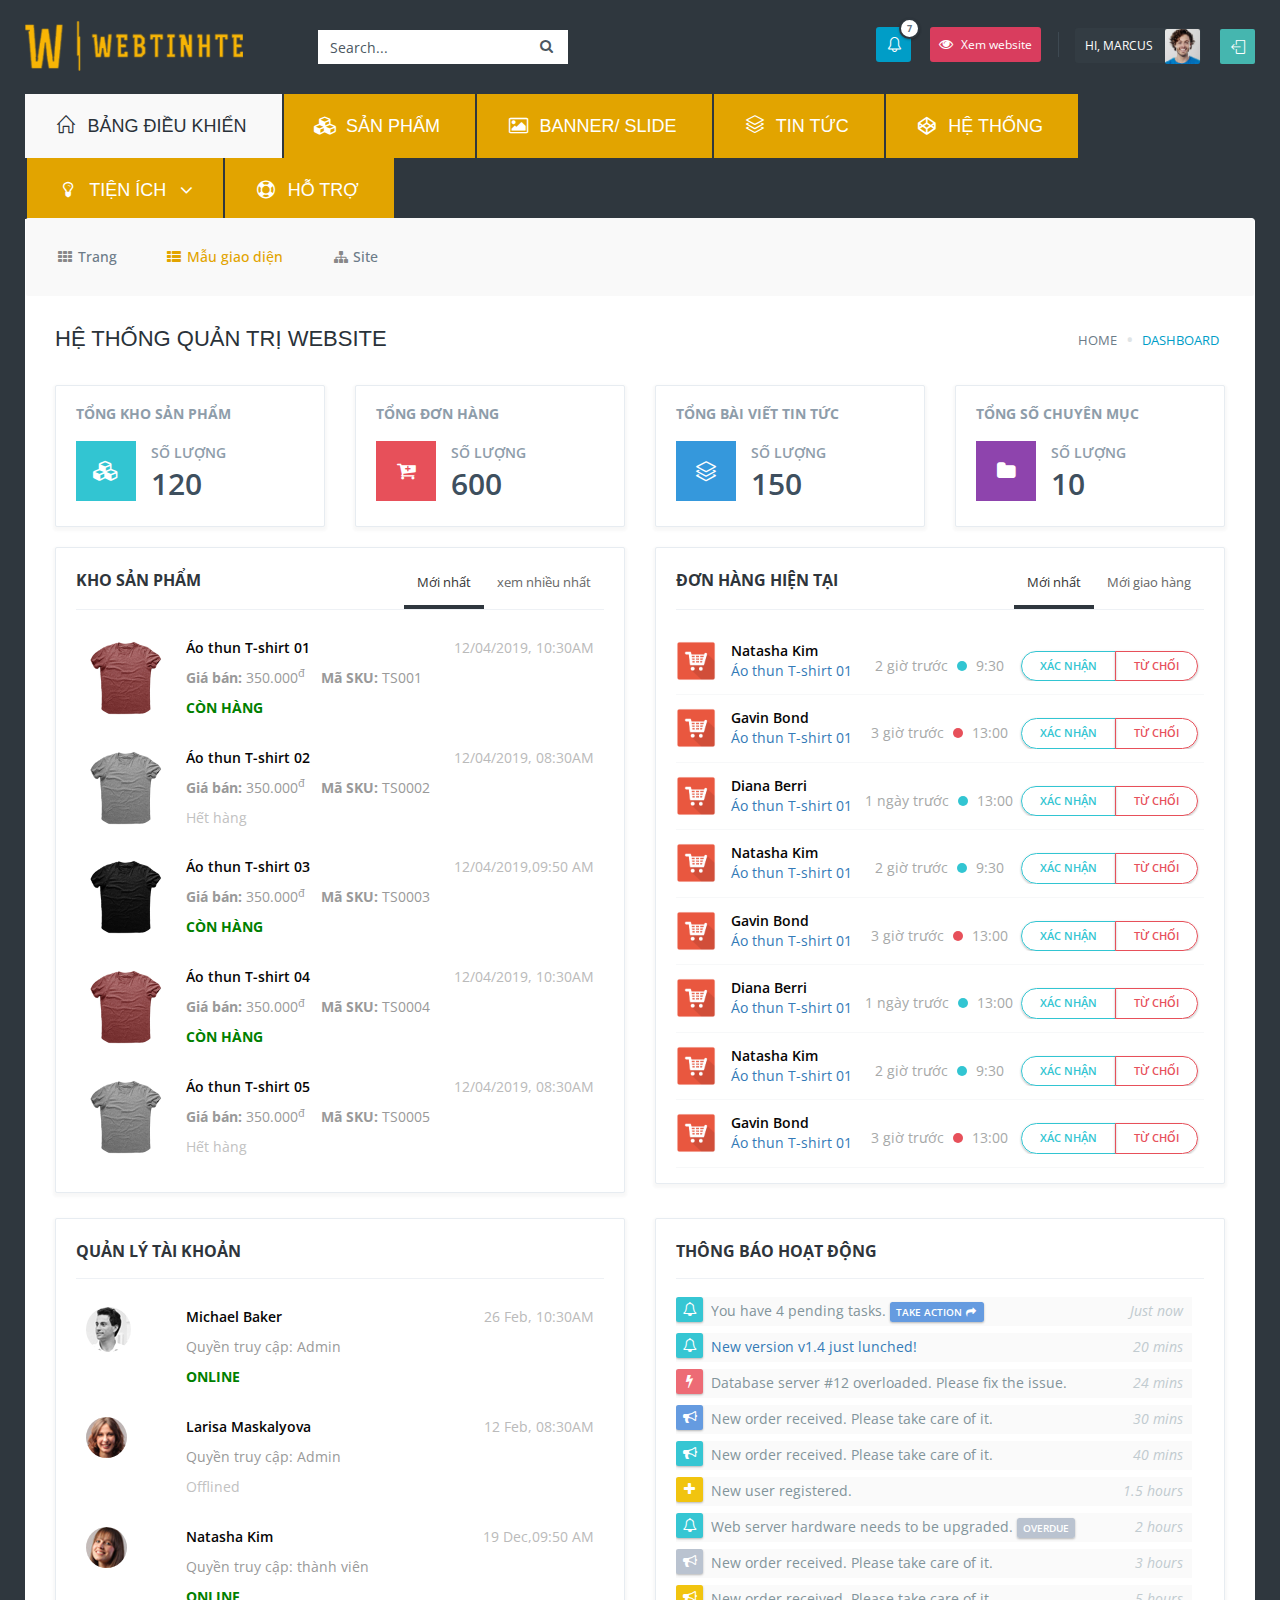
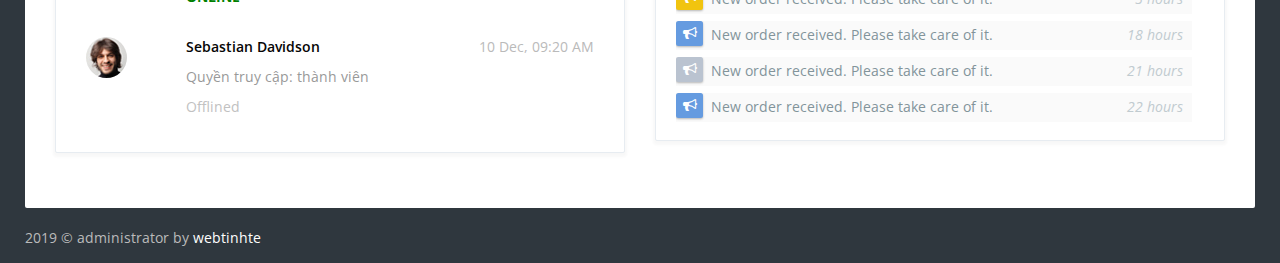
==== commit b23131bc: "update" ====
--- a/project/index.html
+++ b/project/index.html
@@ -1,1226 +1,1320 @@
 <!DOCTYPE html>
 <html lang="en">
-    <!--<![endif]-->
-    <!-- BEGIN HEAD -->
+<!--<![endif]-->
+<!-- BEGIN HEAD -->
 
-    <head>
-        <meta charset="utf-8" />
-        <title>Quản trị website</title>
-        <meta http-equiv="X-UA-Compatible" content="IE=edge">
-        <meta content="width=device-width, initial-scale=1" name="viewport" />
-        <meta content=""
-            name="description" />
-        <meta content="" name="author" />
-        <!-- BEGIN LAYOUT FIRST STYLES -->
-		<link href="https://fonts.googleapis.com/css?family=Open+Sans:400,600,700,800&amp;subset=vietnamese" rel="stylesheet">
-        <!-- END LAYOUT FIRST STYLES -->
-        <!-- BEGIN GLOBAL MANDATORY STYLES -->
-        <link href="plugin/font-awesome/css/font-awesome.min.css" rel="stylesheet" type="text/css" />
-        <link href="plugin/simple-line-icons/simple-line-icons.min.css" rel="stylesheet" type="text/css" />
-        <link href="plugin/bootstrap/css/bootstrap.min.css" rel="stylesheet" type="text/css" />
-        <link href="plugin/bootstrap-switch/css/bootstrap-switch.min.css" rel="stylesheet" type="text/css" />
-        <!-- END GLOBAL MANDATORY STYLES -->
-        <!-- BEGIN PAGE LEVEL PLUGINS -->
-        <link href="plugin/morris/morris.css" rel="stylesheet" type="text/css" />
-        <!-- END PAGE LEVEL PLUGINS -->
-        <!-- BEGIN THEME GLOBAL STYLES -->
-        <link href="plugin/components-md.min.css" rel="stylesheet" id="style_components" type="text/css" />
-        <link href="plugin/plugins-md.min.css" rel="stylesheet" type="text/css" />
-        <!-- END THEME GLOBAL STYLES -->
-        <!-- BEGIN THEME LAYOUT STYLES -->
-        <link href="plugin/layout5/css/layout.min.css" rel="stylesheet" type="text/css" />
-        <link href="plugin/layout5/css/custom.min.css" rel="stylesheet" type="text/css" />
-        <!-- END THEME LAYOUT STYLES -->
-        <link rel="shortcut icon" href="favicon.ico" /> </head>
-    <!-- END HEAD -->
+<head>
+    <meta charset="utf-8" />
+    <title>Quản trị website</title>
+    <meta http-equiv="X-UA-Compatible" content="IE=edge">
+    <meta content="width=device-width, initial-scale=1" name="viewport" />
+    <meta content="" name="description" />
+    <meta content="" name="author" />
+    <!-- BEGIN LAYOUT FIRST STYLES -->
+    <link href="https://fonts.googleapis.com/css?family=Open+Sans:400,600,700,800&amp;subset=vietnamese"
+        rel="stylesheet">
+    <!-- END LAYOUT FIRST STYLES -->
+    <!-- BEGIN GLOBAL MANDATORY STYLES -->
+    <link href="plugin/font-awesome/css/font-awesome.min.css" rel="stylesheet" type="text/css" />
+    <link href="plugin/simple-line-icons/simple-line-icons.min.css" rel="stylesheet" type="text/css" />
+    <link href="plugin/bootstrap/css/bootstrap.min.css" rel="stylesheet" type="text/css" />
+    <link href="plugin/bootstrap-switch/css/bootstrap-switch.min.css" rel="stylesheet" type="text/css" />
+    <!-- END GLOBAL MANDATORY STYLES -->
+    <!-- BEGIN PAGE LEVEL PLUGINS -->
+    <link href="plugin/morris/morris.css" rel="stylesheet" type="text/css" />
+    <!-- END PAGE LEVEL PLUGINS -->
+    <!-- BEGIN THEME GLOBAL STYLES -->
+    <link href="plugin/components-md.min.css" rel="stylesheet" id="style_components" type="text/css" />
+    <link href="plugin/plugins-md.min.css" rel="stylesheet" type="text/css" />
+    <!-- END THEME GLOBAL STYLES -->
+    <!-- BEGIN THEME LAYOUT STYLES -->
+    <link href="plugin/layout5/css/layout.min.css" rel="stylesheet" type="text/css" />
+    <link href="plugin/layout5/css/custom.min.css" rel="stylesheet" type="text/css" />
+    <!-- END THEME LAYOUT STYLES -->
+    <link rel="shortcut icon" href="favicon.ico" />
+</head>
+<!-- END HEAD -->
 
-    <body class="page-header-fixed page-sidebar-closed-hide-logo page-md">
-        <!-- BEGIN CONTAINER -->
-        <div class="wrapper">
-            <!-- BEGIN HEADER -->
-            <header class="page-header">
-                <nav class="navbar mega-menu" role="navigation">
-                    <div class="container-fluid">
-                        <div class="clearfix navbar-fixed-top">
-                            <!-- Brand and toggle get grouped for better mobile display -->
-                            <button type="button" class="navbar-toggle" data-toggle="collapse" data-target=".navbar-responsive-collapse">
-                                <span class="sr-only">Toggle navigation</span>
-                                <span class="toggle-icon">
-                                    <span class="icon-bar"></span>
-                                    <span class="icon-bar"></span>
-                                    <span class="icon-bar"></span>
-                                </span>
+<body class="page-header-fixed page-sidebar-closed-hide-logo page-md">
+    <!-- BEGIN CONTAINER -->
+    <div class="wrapper">
+        <!-- BEGIN HEADER -->
+        <header class="page-header">
+            <nav class="navbar mega-menu" role="navigation">
+                <div class="container-fluid">
+                    <div class="clearfix navbar-fixed-top">
+                        <!-- Brand and toggle get grouped for better mobile display -->
+                        <button type="button" class="navbar-toggle" data-toggle="collapse"
+                            data-target=".navbar-responsive-collapse">
+                            <span class="sr-only">Toggle navigation</span>
+                            <span class="toggle-icon">
+                                <span class="icon-bar"></span>
+                                <span class="icon-bar"></span>
+                                <span class="icon-bar"></span>
+                            </span>
+                        </button>
+                        <!-- End Toggle Button -->
+                        <!-- BEGIN LOGO -->
+                        <a id="index" class="page-logo" href="index.html">
+                            <img src="img/logo.png" alt="Logo"> </a>
+                        <!-- END LOGO -->
+                        <!-- BEGIN SEARCH -->
+                        <form class="search" action="extra_search.html" method="GET">
+                            <input type="name" class="form-control" name="query" placeholder="Search...">
+                            <a href="javascript:;" class="btn submit md-skip">
+                                <i class="fa fa-search"></i>
+                            </a>
+                        </form>
+                        <!-- END SEARCH -->
+                        <!-- BEGIN TOPBAR ACTIONS -->
+                        <div class="topbar-actions">
+                            <!-- BEGIN GROUP NOTIFICATION -->
+                            <div class="btn-group-notification btn-group" id="header_notification_bar">
+                                <button type="button" class="btn btn-sm md-skip dropdown-toggle" data-toggle="dropdown"
+                                    data-hover="dropdown" data-close-others="true">
+                                    <i class="icon-bell"></i>
+                                    <span class="badge">7</span>
+                                </button>
+                                <ul class="dropdown-menu-v2">
+                                    <li class="external">
+                                        <h3>
+                                            <span class="bold">12 Online</span> notifications</h3>
+                                        <a href="#">view all</a>
+                                    </li>
+                                    <li>
+                                        <ul class="dropdown-menu-list scroller" style="height: 250px; padding: 0;"
+                                            data-handle-color="#637283">
+                                            <li>
+                                                <a href="javascript:;">
+                                                    <span class="details">
+                                                        <span class="label label-sm label-icon label-success md-skip">
+                                                            <i class="fa fa-plus"></i>
+                                                        </span> New user registered. </span>
+                                                    <span class="time">just now</span>
+                                                </a>
+                                            </li>
+                                            <li>
+                                                <a href="javascript:;">
+                                                    <span class="details">
+                                                        <span class="label label-sm label-icon label-danger md-skip">
+                                                            <i class="fa fa-bolt"></i>
+                                                        </span> Server #12 overloaded. </span>
+                                                    <span class="time">3 mins</span>
+                                                </a>
+                                            </li>
+                                            <li>
+                                                <a href="javascript:;">
+                                                    <span class="details">
+                                                        <span class="label label-sm label-icon label-warning md-skip">
+                                                            <i class="fa fa-bell-o"></i>
+                                                        </span> Server #2 not responding. </span>
+                                                    <span class="time">10 mins</span>
+                                                </a>
+                                            </li>
+                                            <li>
+                                                <a href="javascript:;">
+                                                    <span class="details">
+                                                        <span class="label label-sm label-icon label-info md-skip">
+                                                            <i class="fa fa-bullhorn"></i>
+                                                        </span> Application error. </span>
+                                                    <span class="time">14 hrs</span>
+                                                </a>
+                                            </li>
+                                            <li>
+                                                <a href="javascript:;">
+                                                    <span class="details">
+                                                        <span class="label label-sm label-icon label-danger md-skip">
+                                                            <i class="fa fa-bolt"></i>
+                                                        </span> Database overloaded 68%. </span>
+                                                    <span class="time">2 days</span>
+                                                </a>
+                                            </li>
+                                            <li>
+                                                <a href="javascript:;">
+                                                    <span class="details">
+                                                        <span class="label label-sm label-icon label-danger md-skip">
+                                                            <i class="fa fa-bolt"></i>
+                                                        </span> A user IP blocked. </span>
+                                                    <span class="time">3 days</span>
+                                                </a>
+                                            </li>
+                                            <li>
+                                                <a href="javascript:;">
+                                                    <span class="details">
+                                                        <span class="label label-sm label-icon label-warning md-skip">
+                                                            <i class="fa fa-bell-o"></i>
+                                                        </span> Storage Server #4 not responding dfdfdfd. </span>
+                                                    <span class="time">4 days</span>
+                                                </a>
+                                            </li>
+                                            <li>
+                                                <a href="javascript:;">
+                                                    <span class="details">
+                                                        <span class="label label-sm label-icon label-info md-skip">
+                                                            <i class="fa fa-bullhorn"></i>
+                                                        </span> System Error. </span>
+                                                    <span class="time">5 days</span>
+                                                </a>
+                                            </li>
+                                            <li>
+                                                <a href="javascript:;">
+                                                    <span class="details">
+                                                        <span class="label label-sm label-icon label-danger md-skip">
+                                                            <i class="fa fa-bolt"></i>
+                                                        </span> Storage server failed. </span>
+                                                    <span class="time">9 days</span>
+                                                </a>
+                                            </li>
+                                        </ul>
+                                    </li>
+                                </ul>
+                            </div>
+                            <!-- END GROUP NOTIFICATION -->
+                            <!-- BEGIN GROUP INFORMATION -->
+                            <div class="btn-group-red btn-group">
+                                <a href="" target="_blank" type="button" class="btn btn-sm md-skip dropdown-toggle"
+                                    data-toggle="dropdown" data-hover="dropdown" data-close-others="true">
+                                    <i class="fa fa-eye"></i>&nbsp;Xem website
+                                </a>
+                            </div>
+                            <!-- END GROUP INFORMATION -->
+                            <!-- BEGIN USER PROFILE -->
+                            <div class="btn-group-img btn-group">
+                                <button type="button" class="btn btn-sm md-skip dropdown-toggle" data-toggle="dropdown"
+                                    data-hover="dropdown" data-close-others="true">
+                                    <span>Hi, Marcus</span>
+                                    <img src="img/avatar1.jpg" alt=""> </button>
+                            </div>
+                            <!-- END USER PROFILE -->
+                            <!-- BEGIN QUICK SIDEBAR TOGGLER -->
+                            <button type="button" class="quick-sidebar-toggler md-skip" data-toggle="collapse">
+                                <span class="sr-only">Toggle Quick Sidebar</span>
+                                <i class="icon-logout"></i>
                             </button>
-                            <!-- End Toggle Button -->
-                            <!-- BEGIN LOGO -->
-                            <a id="index" class="page-logo" href="index.html">
-                                <img src="img/logo.png" alt="Logo"> </a>
-                            <!-- END LOGO -->
-                            <!-- BEGIN SEARCH -->
-                            <form class="search" action="extra_search.html" method="GET">
-                                <input type="name" class="form-control" name="query" placeholder="Search...">
-                                <a href="javascript:;" class="btn submit md-skip">
-                                    <i class="fa fa-search"></i>
+                            <!-- END QUICK SIDEBAR TOGGLER -->
+                        </div>
+                        <!-- END TOPBAR ACTIONS -->
+                    </div>
+                    <!-- BEGIN HEADER MENU -->
+                    <div class="nav-collapse collapse navbar-collapse navbar-responsive-collapse">
+                        <ul class="nav navbar-nav">
+                            <li class="dropdown dropdown-fw dropdown-fw-disabled  active open selected">
+                                <a href="javascript:;" class="text-uppercase">
+                                    <i class="icon-home"></i> Bảng điều khiển </a>
+                                <ul class="dropdown-menu dropdown-menu-fw">
+                                    <li class="">
+                                        <a href="index.html">
+                                            <i class="fa fa-th"></i> Trang </a>
+                                    </li>
+                                    <li class="active">
+                                        <a href="dashboard_2.html">
+                                            <i class="fa fa-th-list"></i> Mẫu giao diện </a>
+                                    </li>
+                                    <li>
+                                        <a href="dashboard_3.html">
+                                            <i class="fa fa-sitemap"></i> Site </a>
+                                    </li>
+                                </ul>
+                            </li>
+                            <li class="dropdown dropdown-fw dropdown-fw-disabled  ">
+                                <a href="javascript:;" class="text-uppercase">
+                                    <i class="fa fa-cubes"></i> Sản phẩm </a>
+                                <ul class="dropdown-menu dropdown-menu-fw">
+                                    <li class="dropdown more-dropdown-sub">
+                                        <a href="javascript:;">
+                                            <i class="fa fa-server"></i> Kho hàng </a>
+                                        <ul class="dropdown-menu">
+                                            <li>
+                                                <a href="ui_colors.html"> Danh sách sản phẩm </a>
+                                            </li>
+                                            <li>
+                                                <a href="ui_general.html"> Thêm sản phẩm mới </a>
+                                            </li>
+                                        </ul>
+                                    </li>
+                                    <li class="dropdown more-dropdown-sub">
+                                        <a href="javascript:;">
+                                            <i class="fa fa-cart-plus"></i> Đơn hàng </a>
+                                        <ul class="dropdown-menu">
+                                            <li>
+                                                <a href="components_date_time_pickers.html"> Danh sách đơn đặt hàng </a>
+                                            </li>
+                                            <li>
+                                                <a href="components_color_pickers.html"> Thêm thủ công đơn hàng </a>
+                                            </li>
+                                        </ul>
+                                    </li>
+                                    <li class="dropdown more-dropdown-sub">
+                                        <a href="javascript:;">
+                                            <i class="fa fa-gift"></i> Quà tặng </a>
+                                    </li>
+                                </ul>
+                            </li>
+                            <li class="dropdown dropdown-fw dropdown-fw-disabled  ">
+                                <a href="javascript:;" class="text-uppercase">
+                                    <i class="fa fa-image"></i> Banner/ Slide </a>
+                                <ul class="dropdown-menu dropdown-menu-fw">
+                                    <li>
+                                        <a href="table_bootstrap.html"><i class="fa fa-image"></i> Logo đại diện </a>
+                                    </li>
+                                    <li>
+                                        <a href="table_static_basic.html"><i class="fa fa-image"></i> Banner trang chủ
+                                        </a>
+                                    </li>
+                                    <li>
+                                        <a href="table_static_responsive.html"><i class="fa fa-image"></i> Banner theo
+                                            danh mục </a>
+                                    </li>
+                                    <li>
+                                        <a href="table_static_responsive.html"><i class="fa fa-image"></i> Thương hiệu
+                                            đối tác </a>
+                                    </li>
+                                    <li>
+                                        <a href="table_static_responsive.html"><i class="fa fa-video-camera"></i> Thư
+                                            viện video </a>
+                                    </li>
+                                </ul>
+                            </li>
+                            <li class="dropdown dropdown-fw dropdown-fw-disabled  ">
+                                <a href="javascript:;" class="text-uppercase">
+                                    <i class="icon-layers"></i> Tin tức </a>
+                                <ul class="dropdown-menu dropdown-menu-fw">
+                                    <li class="dropdown">
+                                        <a href="javascript:;">
+                                            <i class="icon-layers"></i> Danh sách bài viết </a>
+                                    </li>
+                                    <li class="dropdown">
+                                        <a href="javascript:;">
+                                            <i class="icon-docs"></i> Đăng bài viết mới </a>
+                                    </li>
+                                </ul>
+                            </li>
+                            <li class="dropdown dropdown-fw dropdown-fw-disabled  ">
+                                <a href="javascript:;" class="text-uppercase">
+                                    <i class="fa fa-codepen"></i> Hệ thống </a>
+                                <ul class="dropdown-menu dropdown-menu-fw">
+                                    <li class="dropdown">
+                                        <a href="javascript:;">
+                                            <i class="fa fa-folder"></i> Danh mục website </a>
+                                    </li>
+                                    <li class="dropdown">
+                                        <a href="javascript:;">
+                                            <i class="fa fa-unlink"></i> Redicrect 301 </a>
+                                    </li>
+                                    <li class="dropdown">
+                                        <a href="javascript:;">
+                                            <i class="fa fa-list-ul"></i> Thuộc tính </a>
+                                    </li>
+                                    <li class="dropdown">
+                                        <a href="javascript:;">
+                                            <i class="fa fa-user"></i> Tài khoản truy cập </a>
+                                    </li>
+                                    <li class="dropdown">
+                                        <a href="javascript:;">
+                                            <i class="fa fa-users"></i> Phân quyền truy cập </a>
+                                    </li>
+                                    <li class="dropdown">
+                                        <a href="javascript:;">
+                                            <i class="fa fa-flag"></i> Tài nguyên </a>
+                                    </li>
+                                    <li class="dropdown">
+                                        <a href="javascript:;">
+                                            <i class="fa fa-history"></i> Lịch sử truy cập </a>
+                                    </li>
+                                </ul>
+                            </li>
+                            <li class="dropdown more-dropdown">
+                                <a href="javascript:;" class="text-uppercase"><i class="fa fa-lightbulb-o"></i> Tiện ích
                                 </a>
-                            </form>
-                            <!-- END SEARCH -->
-                            <!-- BEGIN TOPBAR ACTIONS -->
-                            <div class="topbar-actions">
-                                <!-- BEGIN GROUP NOTIFICATION -->
-                                <div class="btn-group-notification btn-group" id="header_notification_bar">
-                                    <button type="button" class="btn btn-sm md-skip dropdown-toggle" data-toggle="dropdown" data-hover="dropdown" data-close-others="true">
-                                        <i class="icon-bell"></i>
-                                        <span class="badge">7</span>
-                                    </button>
-                                    <ul class="dropdown-menu-v2">
-                                        <li class="external">
-                                            <h3>
-                                                <span class="bold">12 Online</span> notifications</h3>
-                                            <a href="#">view all</a>
-                                        </li>
-                                        <li>
-                                            <ul class="dropdown-menu-list scroller" style="height: 250px; padding: 0;" data-handle-color="#637283">
-                                                <li>
-                                                    <a href="javascript:;">
-                                                        <span class="details">
-                                                            <span class="label label-sm label-icon label-success md-skip">
-                                                                <i class="fa fa-plus"></i>
-                                                            </span> New user registered. </span>
-                                                        <span class="time">just now</span>
-                                                    </a>
-                                                </li>
-                                                <li>
-                                                    <a href="javascript:;">
-                                                        <span class="details">
-                                                            <span class="label label-sm label-icon label-danger md-skip">
-                                                                <i class="fa fa-bolt"></i>
-                                                            </span> Server #12 overloaded. </span>
-                                                        <span class="time">3 mins</span>
-                                                    </a>
-                                                </li>
-                                                <li>
-                                                    <a href="javascript:;">
-                                                        <span class="details">
-                                                            <span class="label label-sm label-icon label-warning md-skip">
-                                                                <i class="fa fa-bell-o"></i>
-                                                            </span> Server #2 not responding. </span>
-                                                        <span class="time">10 mins</span>
-                                                    </a>
-                                                </li>
-                                                <li>
-                                                    <a href="javascript:;">
-                                                        <span class="details">
-                                                            <span class="label label-sm label-icon label-info md-skip">
-                                                                <i class="fa fa-bullhorn"></i>
-                                                            </span> Application error. </span>
-                                                        <span class="time">14 hrs</span>
-                                                    </a>
-                                                </li>
-                                                <li>
-                                                    <a href="javascript:;">
-                                                        <span class="details">
-                                                            <span class="label label-sm label-icon label-danger md-skip">
-                                                                <i class="fa fa-bolt"></i>
-                                                            </span> Database overloaded 68%. </span>
-                                                        <span class="time">2 days</span>
-                                                    </a>
-                                                </li>
-                                                <li>
-                                                    <a href="javascript:;">
-                                                        <span class="details">
-                                                            <span class="label label-sm label-icon label-danger md-skip">
-                                                                <i class="fa fa-bolt"></i>
-                                                            </span> A user IP blocked. </span>
-                                                        <span class="time">3 days</span>
-                                                    </a>
-                                                </li>
-                                                <li>
-                                                    <a href="javascript:;">
-                                                        <span class="details">
-                                                            <span class="label label-sm label-icon label-warning md-skip">
-                                                                <i class="fa fa-bell-o"></i>
-                                                            </span> Storage Server #4 not responding dfdfdfd. </span>
-                                                        <span class="time">4 days</span>
-                                                    </a>
-                                                </li>
-                                                <li>
-                                                    <a href="javascript:;">
-                                                        <span class="details">
-                                                            <span class="label label-sm label-icon label-info md-skip">
-                                                                <i class="fa fa-bullhorn"></i>
-                                                            </span> System Error. </span>
-                                                        <span class="time">5 days</span>
-                                                    </a>
-                                                </li>
-                                                <li>
-                                                    <a href="javascript:;">
-                                                        <span class="details">
-                                                            <span class="label label-sm label-icon label-danger md-skip">
-                                                                <i class="fa fa-bolt"></i>
-                                                            </span> Storage server failed. </span>
-                                                        <span class="time">9 days</span>
-                                                    </a>
-                                                </li>
-                                            </ul>
-                                        </li>
-                                    </ul>
+                                <ul class="dropdown-menu">
+                                    <li>
+                                        <a href="#"><i class="fa fa-area-chart"></i> Thống kê truy cập</a>
+                                    </li>
+                                    <li>
+                                        <a href="#"><i class="fa fa-link"></i> Tạo link tự động</a>
+                                    </li>
+                                    <li>
+                                        <a href="#"><i class="fa fa-upload"></i> File tải lên</a>
+                                    </li>
+                                </ul>
+                            </li>
+                            <li class="dropdown">
+                                <a href="javascript:;" class="text-uppercase"><i class="fa fa-support"></i> Hỗ trợ</a>
+                            </li>
+                        </ul>
+                    </div>
+                    <!-- END HEADER MENU -->
+                </div>
+                <!--/container-->
+            </nav>
+        </header>
+        <!-- END HEADER -->
+        <div class="container-fluid">
+            <div class="page-content">
+                <!-- BEGIN BREADCRUMBS -->
+                <div class="breadcrumbs">
+                    <h1>Hệ Thống Quản Trị Website</h1>
+                    <ol class="breadcrumb">
+                        <li>
+                            <a href="#">Home</a>
+                        </li>
+                        <li class="active">Dashboard</li>
+                    </ol>
+                </div>
+                <!-- END BREADCRUMBS -->
+                <!-- BEGIN PAGE BASE CONTENT -->
+                <!-- BEGIN DASHBOARD STATS 1-->
+                <div class="row">
+                    <div class="col-lg-3 col-md-3 col-sm-6 col-xs-12">
+                        <!-- BEGIN WIDGET THUMB -->
+                        <div class="widget-thumb widget-bg-color-white text-uppercase margin-bottom-20 bordered">
+                            <h4 class="widget-thumb-heading">Tổng kho sản phẩm</h4>
+                            <div class="widget-thumb-wrap">
+                                <i class="fa fa-cubes widget-thumb-icon bg-green"></i>
+                                <div class="widget-thumb-body">
+                                    <span class="widget-thumb-subtitle">Số lượng</span>
+                                    <span class="widget-thumb-body-stat">120</span>
                                 </div>
-                                <!-- END GROUP NOTIFICATION -->
-                                <!-- BEGIN GROUP INFORMATION -->
-                                <div class="btn-group-red btn-group">
-                                    <a href="" target="_blank" type="button" class="btn btn-sm md-skip dropdown-toggle" data-toggle="dropdown" data-hover="dropdown" data-close-others="true">
-                                        <i class="fa fa-eye"></i>
-                                    </a>
+                            </div>
+                        </div>
+                        <!-- END WIDGET THUMB -->
+                    </div>
+                    <div class="col-lg-3 col-md-3 col-sm-6 col-xs-12">
+                        <!-- BEGIN WIDGET THUMB -->
+                        <div class="widget-thumb widget-bg-color-white text-uppercase margin-bottom-20 bordered">
+                            <h4 class="widget-thumb-heading">Tổng đơn hàng</h4>
+                            <div class="widget-thumb-wrap">
+                                <i class="widget-thumb-icon bg-red fa fa-cart-plus"></i>
+                                <div class="widget-thumb-body">
+                                    <span class="widget-thumb-subtitle">Số lượng</span>
+                                    <span class="widget-thumb-body-stat">600</span>
                                 </div>
-                                <!-- END GROUP INFORMATION -->
-                                <!-- BEGIN USER PROFILE -->
-                                <div class="btn-group-img btn-group">
-                                    <button type="button" class="btn btn-sm md-skip dropdown-toggle" data-toggle="dropdown" data-hover="dropdown" data-close-others="true">
-                                        <span>Hi, Marcus</span>
-                                        <img src="img/avatar1.jpg" alt=""> </button>
-                                    <ul class="dropdown-menu-v2" role="menu">
-                                        <li>
-                                            <a href="page_user_profile_1.html">
-                                                <i class="icon-user"></i> My Profile
-                                                <span class="badge badge-danger">1</span>
-                                            </a>
-                                        </li>
-                                        <li>
-                                            <a href="app_calendar.html">
-                                                <i class="icon-calendar"></i> My Calendar </a>
-                                        </li>
-                                        <li>
-                                            <a href="app_inbox.html">
-                                                <i class="icon-envelope-open"></i> My Inbox
-                                                <span class="badge badge-danger"> 3 </span>
-                                            </a>
-                                        </li>
-                                        <li>
-                                            <a href="app_todo_2.html">
-                                                <i class="icon-rocket"></i> My Tasks
-                                                <span class="badge badge-success"> 7 </span>
-                                            </a>
-                                        </li>
-                                        <li class="divider"> </li>
-                                        <li>
-                                            <a href="page_user_lock_1.html">
-                                                <i class="icon-lock"></i> Lock Screen </a>
-                                        </li>
-                                        <li>
-                                            <a href="page_user_login_1.html">
-                                                <i class="icon-key"></i> Log Out </a>
-                                        </li>
-                                    </ul>
+                            </div>
+                        </div>
+                        <!-- END WIDGET THUMB -->
+                    </div>
+                    <div class="col-lg-3 col-md-3 col-sm-6 col-xs-12">
+                        <!-- BEGIN WIDGET THUMB -->
+                        <div class="widget-thumb widget-bg-color-white text-uppercase margin-bottom-20 bordered">
+                            <h4 class="widget-thumb-heading">Tổng bài viết tin tức</h4>
+                            <div class="widget-thumb-wrap">
+                                <i class="widget-thumb-icon bg-blue icon-layers"></i>
+                                <div class="widget-thumb-body">
+                                    <span class="widget-thumb-subtitle">Số lượng</span>
+                                    <span class="widget-thumb-body-stat">150</span>
                                 </div>
-                                <!-- END USER PROFILE -->
-                                <!-- BEGIN QUICK SIDEBAR TOGGLER -->
-                                <button type="button" class="quick-sidebar-toggler md-skip" data-toggle="collapse">
-                                    <span class="sr-only">Toggle Quick Sidebar</span>
-                                    <i class="icon-logout"></i>
-                                </button>
-                                <!-- END QUICK SIDEBAR TOGGLER -->
                             </div>
-                            <!-- END TOPBAR ACTIONS -->
                         </div>
-                        <!-- BEGIN HEADER MENU -->
-                        <div class="nav-collapse collapse navbar-collapse navbar-responsive-collapse">
-                            <ul class="nav navbar-nav">
-                                <li class="dropdown dropdown-fw dropdown-fw-disabled  active open selected">
-                                    <a href="javascript:;" class="text-uppercase">
-                                        <i class="icon-home"></i> Bảng điều khiển </a>
-                                    <ul class="dropdown-menu dropdown-menu-fw">
-                                        <li>
-                                            <a href="index.html">
-                                                <i class="fa fa-th"></i> Trang </a>
-                                        </li>
-                                        <li class="">
-                                            <a href="dashboard_2.html">
-                                                <i class="fa fa-th-list"></i> Mẫu giao diện </a>
-                                        </li>
-                                        <li>
-                                            <a href="dashboard_3.html">
-                                                <i class="fa fa-sitemap"></i> Site </a>
-                                        </li>
-                                    </ul>
-                                </li>
-                                <li class="dropdown dropdown-fw dropdown-fw-disabled  ">
-                                    <a href="javascript:;" class="text-uppercase">
-                                        <i class="fa fa-cubes"></i> Sản phẩm </a>
-                                    <ul class="dropdown-menu dropdown-menu-fw">
-                                        <li class="dropdown more-dropdown-sub">
-                                            <a href="javascript:;">
-                                                <i class="fa fa-server"></i> Kho hàng </a>
-                                            <ul class="dropdown-menu">
-                                                <li>
-                                                    <a href="ui_colors.html"> Danh sách sản phẩm </a>
-                                                </li>
-                                                <li>
-                                                    <a href="ui_general.html"> Thêm sản phẩm mới </a>
-                                                </li>
-                                            </ul>
-                                        </li>
-                                        <li class="dropdown more-dropdown-sub">
-                                            <a href="javascript:;">
-                                                <i class="fa fa-cart-plus"></i> Đơn hàng </a>
-                                            <ul class="dropdown-menu">
-                                                <li>
-                                                    <a href="components_date_time_pickers.html"> Danh sách đơn đặt hàng </a>
-                                                </li>
-                                                <li>
-                                                    <a href="components_color_pickers.html"> Thêm thủ công đơn hàng </a>
-                                                </li>
-                                            </ul>
-                                        </li>
-                                        <li class="dropdown more-dropdown-sub">
-                                            <a href="javascript:;">
-                                                <i class="fa fa-gift"></i> Quà tặng </a>
-                                        </li>
-                                    </ul>
-                                </li>
-                                <li class="dropdown dropdown-fw dropdown-fw-disabled  ">
-                                    <a href="javascript:;" class="text-uppercase">
-                                        <i class="fa fa-image"></i> Banner/ Slide </a>
-                                    <ul class="dropdown-menu dropdown-menu-fw">
-										<li>
-                                            <a href="table_bootstrap.html"><i class="fa fa-image"></i> Logo đại diện </a>
-                                        </li>
-                                        <li>
-                                            <a href="table_static_basic.html"><i class="fa fa-image"></i>	Banner trang chủ </a>
-                                        </li>
-                                        <li>
-                                            <a href="table_static_responsive.html"><i class="fa fa-image"></i> Banner theo danh mục </a>
-                                        </li>
-                                        <li>
-                                            <a href="table_static_responsive.html"><i class="fa fa-image"></i> Thương hiệu đối tác </a>
-                                        </li>
-										<li>
-                                            <a href="table_static_responsive.html"><i class="fa fa-video-camera"></i> Thư viện video </a>
-                                        </li>
-                                    </ul>
-                                </li>
-                                <li class="dropdown dropdown-fw dropdown-fw-disabled  ">
-                                    <a href="javascript:;" class="text-uppercase">
-                                        <i class="icon-layers"></i> Tin tức </a>
-                                    <ul class="dropdown-menu dropdown-menu-fw">
-                                        <li class="dropdown">
-                                            <a href="javascript:;">
-                                                <i class="icon-layers"></i> Danh sách bài viết </a>
-                                        </li>
-                                        <li class="dropdown">
-                                            <a href="javascript:;">
-                                                <i class="icon-docs"></i> Đăng bài viết mới </a>
-                                        </li>
-                                    </ul>
-                                </li>
-								<li class="dropdown dropdown-fw dropdown-fw-disabled  ">
-                                    <a href="javascript:;" class="text-uppercase">
-                                        <i class="fa fa-codepen"></i> Hệ thống </a>
-                                    <ul class="dropdown-menu dropdown-menu-fw">
-                                        <li class="dropdown">
-                                            <a href="javascript:;">
-                                                <i class="fa fa-folder"></i> Danh mục website </a>
-                                        </li>
-                                        <li class="dropdown">
-                                            <a href="javascript:;">
-                                                <i class="fa fa-unlink"></i> Redicrect 301 </a>
-                                        </li>
-										<li class="dropdown">
-                                            <a href="javascript:;">
-                                                <i class="fa fa-list-ul"></i> Thuộc tính </a>
-                                        </li>
-                                        <li class="dropdown">
-                                            <a href="javascript:;">
-                                                <i class="fa fa-user"></i> Tài khoản truy cập </a>
-                                        </li>
-										<li class="dropdown">
-                                            <a href="javascript:;">
-                                                <i class="fa fa-users"></i> Phân quyền truy cập </a>
-                                        </li>
-                                        <li class="dropdown">
-                                            <a href="javascript:;">
-                                                <i class="fa fa-flag"></i> Tài nguyên </a>
-                                        </li>
-										<li class="dropdown">
-                                            <a href="javascript:;">
-                                                <i class="fa fa-history"></i> Lịch sử truy cập </a>
-                                        </li>
-                                    </ul>
-                                </li>
-                                <li class="dropdown more-dropdown">
-                                    <a href="javascript:;" class="text-uppercase"><i class="fa fa-lightbulb-o"></i> Tiện ích </a>
-                                    <ul class="dropdown-menu">
-                                        <li>
-                                            <a href="#"><i class="fa fa-area-chart"></i> Thống kê truy cập</a>
-                                        </li>
-                                        <li>
-                                            <a href="#"><i class="fa fa-link"></i> Tạo link tự động</a>
-                                        </li>
-                                        <li>
-                                            <a href="#"><i class="fa fa-upload"></i> File tải lên</a>
-                                        </li>
-                                    </ul>
-                                </li>
-								<li class="dropdown">
-                                    <a href="javascript:;" class="text-uppercase"><i class="fa fa-support"></i> Hỗ trợ</a>
-                                </li>
-                            </ul>
+                        <!-- END WIDGET THUMB -->
+                    </div>
+                    <div class="col-lg-3 col-md-3 col-sm-6 col-xs-12">
+                        <!-- BEGIN WIDGET THUMB -->
+                        <div class="widget-thumb widget-bg-color-white text-uppercase margin-bottom-20 bordered">
+                            <h4 class="widget-thumb-heading">Tổng số chuyên mục</h4>
+                            <div class="widget-thumb-wrap">
+                                <i class="widget-thumb-icon bg-purple fa fa-folder"></i>
+                                <div class="widget-thumb-body">
+                                    <span class="widget-thumb-subtitle">Số lượng</span>
+                                    <span class="widget-thumb-body-stat">10</span>
+                                </div>
+                            </div>
                         </div>
-                        <!-- END HEADER MENU -->
+                        <!-- END WIDGET THUMB -->
                     </div>
-                    <!--/container-->
-                </nav>
-            </header>
-            <!-- END HEADER -->
-            <div class="container-fluid">
-                <div class="page-content">
-                    <!-- BEGIN BREADCRUMBS -->
-                    <div class="breadcrumbs">
-                        <h1>Hệ Thống Quản Trị Website</h1>
-                        <ol class="breadcrumb">
-                            <li>
-                                <a href="#">Home</a>
-                            </li>
-                            <li class="active">Dashboard</li>
-                        </ol>
-                    </div>
-                    <!-- END BREADCRUMBS -->
-                    <!-- BEGIN PAGE BASE CONTENT -->
-                    <!-- BEGIN DASHBOARD STATS 1-->
-                    <div class="row">
-                        <div class="col-lg-3 col-md-3 col-sm-6 col-xs-12">
-                            <!-- BEGIN WIDGET THUMB -->
-                            <div class="widget-thumb widget-bg-color-white text-uppercase margin-bottom-20 bordered">
-                                <h4 class="widget-thumb-heading">Tổng kho sản phẩm</h4>
-                                <div class="widget-thumb-wrap">
-                                    <i class="fa fa-cubes widget-thumb-icon bg-green"></i>
-                                    <div class="widget-thumb-body">
-                                        <span class="widget-thumb-subtitle">Số lượng</span>
-                                        <span class="widget-thumb-body-stat">120</span>
+                </div>
+                <div class="clearfix"></div>
+
+                <div class="row">
+                    <div class="col-lg-6 col-xs-12 col-sm-12">
+                        <div class="portlet light bordered">
+                            <div class="portlet-title tabbable-line">
+                                <div class="caption">
+                                    <i class="icon-bubbles font-dark hide"></i>
+                                    <span class="caption-subject font-dark bold uppercase">Kho sản phẩm</span>
+                                </div>
+                                <ul class="nav nav-tabs">
+                                    <li class="active">
+                                        <a href="#portlet_comments_1" data-toggle="tab" aria-expanded="true"> Mới nhất
+                                        </a>
+                                    </li>
+                                    <li class="">
+                                        <a href="#portlet_comments_2" data-toggle="tab" aria-expanded="false"> xem nhiều
+                                            nhất </a>
+                                    </li>
+                                </ul>
+                            </div>
+                            <div class="portlet-body">
+                                <div class="tab-content">
+                                    <div class="tab-pane active" id="portlet_comments_1">
+                                        <!-- BEGIN: Comments -->
+                                        <div class="mt-comments">
+                                            <div class="mt-comment">
+                                                <div class="mt-comment-img">
+                                                    <img src="img/img_prd_1.jpg"> </div>
+                                                <div class="mt-comment-body">
+                                                    <div class="mt-comment-info">
+                                                        <a href="#" class="mt-comment-author">Áo thun T-shirt 01</a>
+                                                        <span class="mt-comment-date">12/04/2019, 10:30AM</span>
+                                                    </div>
+                                                    <div class="mt-comment-text"><strong>Giá bán:</strong>
+                                                        350.000<sup>đ</sup> &nbsp;&nbsp; <strong>Mã SKU:</strong> TS001
+                                                    </div>
+                                                    <div class="mt-comment-details">
+                                                        <span
+                                                            class="mt-comment-status mt-comment-status-Online stt-online">Còn
+                                                            hàng</span>
+                                                        <ul class="mt-comment-actions">
+                                                            <li>
+                                                                <a href="#">Chỉnh sửa</a>
+                                                            </li>
+                                                            <li>
+                                                                <a href="#">Xem chi tiết</a>
+                                                            </li>
+                                                            <li>
+                                                                <a href="#">Xóa</a>
+                                                            </li>
+                                                        </ul>
+                                                    </div>
+                                                </div>
+                                            </div>
+                                            <div class="mt-comment">
+                                                <div class="mt-comment-img">
+                                                    <img src="img/img_prd_2.jpg"> </div>
+                                                <div class="mt-comment-body">
+                                                    <div class="mt-comment-info">
+                                                        <a href="#" class="mt-comment-author">Áo thun T-shirt 02</a>
+                                                        <span class="mt-comment-date">12/04/2019, 08:30AM</span>
+                                                    </div>
+                                                    <div class="mt-comment-text"><strong>Giá bán:</strong>
+                                                        350.000<sup>đ</sup> &nbsp;&nbsp; <strong>Mã SKU:</strong> TS0002
+                                                    </div>
+                                                    <div class="mt-comment-details">
+                                                        <span
+                                                            class="mt-comment-status mt-comment-status-Offlined stt-offline">Hết
+                                                            hàng</span>
+                                                        <ul class="mt-comment-actions">
+                                                            <li>
+                                                                <a href="#">Chỉnh sửa</a>
+                                                            </li>
+                                                            <li>
+                                                                <a href="#">Xem chi tiết</a>
+                                                            </li>
+                                                            <li>
+                                                                <a href="#">Xóa</a>
+                                                            </li>
+                                                        </ul>
+                                                    </div>
+                                                </div>
+                                            </div>
+                                            <div class="mt-comment">
+                                                <div class="mt-comment-img">
+                                                    <img src="img/img_prd_3.jpg"> </div>
+                                                <div class="mt-comment-body">
+                                                    <div class="mt-comment-info">
+                                                        <a href="#" class="mt-comment-author">Áo thun T-shirt 03</a>
+                                                        <span class="mt-comment-date">12/04/2019,09:50 AM</span>
+                                                    </div>
+                                                    <div class="mt-comment-text"><strong>Giá bán:</strong>
+                                                        350.000<sup>đ</sup> &nbsp;&nbsp; <strong>Mã SKU:</strong> TS0003
+                                                    </div>
+                                                    <div class="mt-comment-details">
+                                                        <span
+                                                            class="mt-comment-status mt-comment-status-Online stt-online">Còn
+                                                            hàng</span>
+                                                        <ul class="mt-comment-actions">
+                                                            <li>
+                                                                <a href="#">Chỉnh sửa</a>
+                                                            </li>
+                                                            <li>
+                                                                <a href="#">Xem chi tiết</a>
+                                                            </li>
+                                                            <li>
+                                                                <a href="#">Xóa</a>
+                                                            </li>
+                                                        </ul>
+                                                    </div>
+                                                </div>
+                                            </div>
+                                            <div class="mt-comment">
+                                                <div class="mt-comment-img">
+                                                    <img src="img/img_prd_1.jpg"> </div>
+                                                <div class="mt-comment-body">
+                                                    <div class="mt-comment-info">
+                                                        <a href="#" class="mt-comment-author">Áo thun T-shirt 04</a>
+                                                        <span class="mt-comment-date">12/04/2019, 10:30AM</span>
+                                                    </div>
+                                                    <div class="mt-comment-text"><strong>Giá bán:</strong>
+                                                        350.000<sup>đ</sup> &nbsp;&nbsp; <strong>Mã SKU:</strong> TS0004
+                                                    </div>
+                                                    <div class="mt-comment-details">
+                                                        <span
+                                                            class="mt-comment-status mt-comment-status-Online stt-online">Còn
+                                                            hàng</span>
+                                                        <ul class="mt-comment-actions">
+                                                            <li>
+                                                                <a href="#">Chỉnh sửa</a>
+                                                            </li>
+                                                            <li>
+                                                                <a href="#">Xem chi tiết</a>
+                                                            </li>
+                                                            <li>
+                                                                <a href="#">Xóa</a>
+                                                            </li>
+                                                        </ul>
+                                                    </div>
+                                                </div>
+                                            </div>
+                                            <div class="mt-comment">
+                                                <div class="mt-comment-img">
+                                                    <img src="img/img_prd_2.jpg"> </div>
+                                                <div class="mt-comment-body">
+                                                    <div class="mt-comment-info">
+                                                        <a href="#" class="mt-comment-author">Áo thun T-shirt 05</a>
+                                                        <span class="mt-comment-date">12/04/2019, 08:30AM</span>
+                                                    </div>
+                                                    <div class="mt-comment-text"><strong>Giá bán:</strong>
+                                                        350.000<sup>đ</sup> &nbsp;&nbsp; <strong>Mã SKU:</strong> TS0005
+                                                    </div>
+                                                    <div class="mt-comment-details">
+                                                        <span
+                                                            class="mt-comment-status mt-comment-status-Offlined stt-offline">Hết
+                                                            hàng</span>
+                                                        <ul class="mt-comment-actions">
+                                                            <li>
+                                                                <a href="#">Chỉnh sửa</a>
+                                                            </li>
+                                                            <li>
+                                                                <a href="#">Xem chi tiết</a>
+                                                            </li>
+                                                            <li>
+                                                                <a href="#">Xóa</a>
+                                                            </li>
+                                                        </ul>
+                                                    </div>
+                                                </div>
+                                            </div>
+                                        </div>
+                                        <!-- END: Comments -->
+                                    </div>
+                                    <div class="tab-pane" id="portlet_comments_2">
+                                        <!-- BEGIN: Comments -->
+                                        <div class="mt-comments">
+                                            <div class="mt-comment">
+                                                <div class="mt-comment-img">
+                                                    <img src="img/img_prd_1.jpg"> </div>
+                                                <div class="mt-comment-body">
+                                                    <div class="mt-comment-info">
+                                                        <a href="#" class="mt-comment-author">Áo thun T-shirt 01</a>
+                                                        <span class="mt-comment-date">12/04/2019, 10:30AM</span>
+                                                    </div>
+                                                    <div class="mt-comment-text"><strong>Giá bán:</strong>
+                                                        350.000<sup>đ</sup> &nbsp;&nbsp; <strong>Mã SKU:</strong> TS001
+                                                    </div>
+                                                    <div class="mt-comment-details">
+                                                        <span
+                                                            class="mt-comment-status mt-comment-status-Online stt-online">Còn
+                                                            hàng</span>
+                                                        <ul class="mt-comment-actions">
+                                                            <li>
+                                                                <a href="#">Chỉnh sửa</a>
+                                                            </li>
+                                                            <li>
+                                                                <a href="#">Xem chi tiết</a>
+                                                            </li>
+                                                            <li>
+                                                                <a href="#">Xóa</a>
+                                                            </li>
+                                                        </ul>
+                                                    </div>
+                                                </div>
+                                            </div>
+                                            <div class="mt-comment">
+                                                <div class="mt-comment-img">
+                                                    <img src="img/img_prd_2.jpg"> </div>
+                                                <div class="mt-comment-body">
+                                                    <div class="mt-comment-info">
+                                                        <a href="#" class="mt-comment-author">Áo thun T-shirt 02</a>
+                                                        <span class="mt-comment-date">12/04/2019, 08:30AM</span>
+                                                    </div>
+                                                    <div class="mt-comment-text"><strong>Giá bán:</strong>
+                                                        350.000<sup>đ</sup> &nbsp;&nbsp; <strong>Mã SKU:</strong> TS0002
+                                                    </div>
+                                                    <div class="mt-comment-details">
+                                                        <span
+                                                            class="mt-comment-status mt-comment-status-Offlined stt-offline">Hết
+                                                            hàng</span>
+                                                        <ul class="mt-comment-actions">
+                                                            <li>
+                                                                <a href="#">Chỉnh sửa</a>
+                                                            </li>
+                                                            <li>
+                                                                <a href="#">Xem chi tiết</a>
+                                                            </li>
+                                                            <li>
+                                                                <a href="#">Xóa</a>
+                                                            </li>
+                                                        </ul>
+                                                    </div>
+                                                </div>
+                                            </div>
+                                            <div class="mt-comment">
+                                                <div class="mt-comment-img">
+                                                    <img src="img/img_prd_3.jpg"> </div>
+                                                <div class="mt-comment-body">
+                                                    <div class="mt-comment-info">
+                                                        <a href="#" class="mt-comment-author">Áo thun T-shirt 03</a>
+                                                        <span class="mt-comment-date">12/04/2019,09:50 AM</span>
+                                                    </div>
+                                                    <div class="mt-comment-text"><strong>Giá bán:</strong>
+                                                        350.000<sup>đ</sup> &nbsp;&nbsp; <strong>Mã SKU:</strong> TS0003
+                                                    </div>
+                                                    <div class="mt-comment-details">
+                                                        <span
+                                                            class="mt-comment-status mt-comment-status-Online stt-online">Còn
+                                                            hàng</span>
+                                                        <ul class="mt-comment-actions">
+                                                            <li>
+                                                                <a href="#">Chỉnh sửa</a>
+                                                            </li>
+                                                            <li>
+                                                                <a href="#">Xem chi tiết</a>
+                                                            </li>
+                                                            <li>
+                                                                <a href="#">Xóa</a>
+                                                            </li>
+                                                        </ul>
+                                                    </div>
+                                                </div>
+                                            </div>
+                                            <div class="mt-comment">
+                                                <div class="mt-comment-img">
+                                                    <img src="img/img_prd_1.jpg"> </div>
+                                                <div class="mt-comment-body">
+                                                    <div class="mt-comment-info">
+                                                        <a href="#" class="mt-comment-author">Áo thun T-shirt 04</a>
+                                                        <span class="mt-comment-date">12/04/2019, 10:30AM</span>
+                                                    </div>
+                                                    <div class="mt-comment-text"><strong>Giá bán:</strong>
+                                                        350.000<sup>đ</sup> &nbsp;&nbsp; <strong>Mã SKU:</strong> TS0004
+                                                    </div>
+                                                    <div class="mt-comment-details">
+                                                        <span
+                                                            class="mt-comment-status mt-comment-status-Online stt-online">Còn
+                                                            hàng</span>
+                                                        <ul class="mt-comment-actions">
+                                                            <li>
+                                                                <a href="#">Chỉnh sửa</a>
+                                                            </li>
+                                                            <li>
+                                                                <a href="#">Xem chi tiết</a>
+                                                            </li>
+                                                            <li>
+                                                                <a href="#">Xóa</a>
+                                                            </li>
+                                                        </ul>
+                                                    </div>
+                                                </div>
+                                            </div>
+                                            <div class="mt-comment">
+                                                <div class="mt-comment-img">
+                                                    <img src="img/img_prd_2.jpg"> </div>
+                                                <div class="mt-comment-body">
+                                                    <div class="mt-comment-info">
+                                                        <a href="#" class="mt-comment-author">Áo thun T-shirt 05</a>
+                                                        <span class="mt-comment-date">12/04/2019, 08:30AM</span>
+                                                    </div>
+                                                    <div class="mt-comment-text"><strong>Giá bán:</strong>
+                                                        350.000<sup>đ</sup> &nbsp;&nbsp; <strong>Mã SKU:</strong> TS0005
+                                                    </div>
+                                                    <div class="mt-comment-details">
+                                                        <span
+                                                            class="mt-comment-status mt-comment-status-Offlined stt-offline">Hết
+                                                            hàng</span>
+                                                        <ul class="mt-comment-actions">
+                                                            <li>
+                                                                <a href="#">Chỉnh sửa</a>
+                                                            </li>
+                                                            <li>
+                                                                <a href="#">Xem chi tiết</a>
+                                                            </li>
+                                                            <li>
+                                                                <a href="#">Xóa</a>
+                                                            </li>
+                                                        </ul>
+                                                    </div>
+                                                </div>
+                                            </div>
+                                        </div>
+                                        <!-- END: Comments -->
                                     </div>
                                 </div>
                             </div>
-                            <!-- END WIDGET THUMB -->
-                        </div>
-                        <div class="col-lg-3 col-md-3 col-sm-6 col-xs-12">
-                            <!-- BEGIN WIDGET THUMB -->
-                            <div class="widget-thumb widget-bg-color-white text-uppercase margin-bottom-20 bordered">
-                                <h4 class="widget-thumb-heading">Tổng đơn hàng</h4>
-                                <div class="widget-thumb-wrap">
-                                    <i class="widget-thumb-icon bg-red fa fa-cart-plus"></i>
-                                    <div class="widget-thumb-body">
-                                        <span class="widget-thumb-subtitle">Số lượng</span>
-                                        <span class="widget-thumb-body-stat">600</span>
-                                    </div>
-                                </div>
-                            </div>
-                            <!-- END WIDGET THUMB -->
-                        </div>
-                        <div class="col-lg-3 col-md-3 col-sm-6 col-xs-12">
-                            <!-- BEGIN WIDGET THUMB -->
-                            <div class="widget-thumb widget-bg-color-white text-uppercase margin-bottom-20 bordered">
-                                <h4 class="widget-thumb-heading">Tổng bài viết tin tức</h4>
-                                <div class="widget-thumb-wrap">
-                                    <i class="widget-thumb-icon bg-blue icon-layers"></i>
-                                    <div class="widget-thumb-body">
-                                        <span class="widget-thumb-subtitle">Số lượng</span>
-                                        <span class="widget-thumb-body-stat">150</span>
-                                    </div>
-                                </div>
-                            </div>
-                            <!-- END WIDGET THUMB -->
-                        </div>
-                        <div class="col-lg-3 col-md-3 col-sm-6 col-xs-12">
-                            <!-- BEGIN WIDGET THUMB -->
-                            <div class="widget-thumb widget-bg-color-white text-uppercase margin-bottom-20 bordered">
-                                <h4 class="widget-thumb-heading">Tổng số chuyên mục</h4>
-                                <div class="widget-thumb-wrap">
-                                    <i class="widget-thumb-icon bg-purple fa fa-folder"></i>
-                                    <div class="widget-thumb-body">
-                                        <span class="widget-thumb-subtitle">Số lượng</span>
-                                        <span class="widget-thumb-body-stat">10</span>
-                                    </div>
-                                </div>
-                            </div>
-                            <!-- END WIDGET THUMB -->
                         </div>
                     </div>
-                    <div class="clearfix"></div>
-					
-					<div class="row">
-						<div class="col-lg-6 col-xs-12 col-sm-12">
-                            <div class="portlet light bordered">
-                                <div class="portlet-title tabbable-line">
-                                    <div class="caption">
-                                        <i class="icon-bubbles font-dark hide"></i>
-                                        <span class="caption-subject font-dark bold uppercase">Kho sản phẩm</span>
+
+                    <div class="col-lg-6 col-xs-12 col-sm-12">
+                        <div class="portlet light bordered">
+                            <div class="portlet-title tabbable-line">
+                                <div class="caption">
+                                    <i class=" icon-social-twitter font-dark hide"></i>
+                                    <span class="caption-subject font-dark bold uppercase">Đơn hàng hiện tại</span>
+                                </div>
+                                <ul class="nav nav-tabs">
+                                    <li class="active">
+                                        <a href="#tab_actions_Online" data-toggle="tab" aria-expanded="true"> Mới nhất
+                                        </a>
+                                    </li>
+                                    <li class="">
+                                        <a href="#tab_actions_completed" data-toggle="tab" aria-expanded="false"> Mới
+                                            giao hàng </a>
+                                    </li>
+                                </ul>
+                            </div>
+                            <div class="portlet-body">
+                                <div class="tab-content">
+                                    <div class="tab-pane active" id="tab_actions_Online">
+                                        <!-- BEGIN: Actions -->
+                                        <div class="mt-actions mt-order">
+                                            <div class="mt-action mt-order">
+                                                <div class="mt-action-img">
+                                                    <img src="img/ic_order.png" class="lítorder"> </div>
+                                                <div class="mt-action-body">
+                                                    <div class="mt-action-row">
+                                                        <div class="mt-action-info ">
+                                                            <div class="mt-action-details ">
+                                                                <a href="" class="mt-action-author">Natasha Kim</a>
+                                                                <p class="mt-action-desc"><a href="">Áo thun T-shirt
+                                                                        01</a></p>
+                                                            </div>
+                                                        </div>
+                                                        <div class="mt-action-datetime ">
+                                                            <span class="mt-action-date">2 giờ trước</span>
+                                                            <span class="mt-action-dot bg-green"></span>
+                                                            <span class="mt=action-time">9:30</span>
+                                                        </div>
+                                                        <div class="mt-action-buttons ">
+                                                            <div class="btn-group btn-group-circle">
+                                                                <button type="button"
+                                                                    class="btn btn-outline green btn-sm">Xác
+                                                                    nhận</button>
+                                                                <button type="button"
+                                                                    class="btn btn-outline red btn-sm">Từ chối</button>
+                                                            </div>
+                                                        </div>
+                                                    </div>
+                                                </div>
+                                            </div>
+                                            <div class="mt-action mt-order">
+                                                <div class="mt-action-img">
+                                                    <img src="img/ic_order.png" class="lítorder"> </div>
+                                                <div class="mt-action-body">
+                                                    <div class="mt-action-row">
+                                                        <div class="mt-action-info ">
+                                                            <div class="mt-action-details ">
+                                                                <a href="" class="mt-action-author">Gavin Bond</a>
+                                                                <p class="mt-action-desc"><a href="">Áo thun T-shirt
+                                                                        01</a></p>
+                                                            </div>
+                                                        </div>
+                                                        <div class="mt-action-datetime ">
+                                                            <span class="mt-action-date">3 giờ trước</span>
+                                                            <span class="mt-action-dot bg-red"></span>
+                                                            <span class="mt=action-time">13:00</span>
+                                                        </div>
+                                                        <div class="mt-action-buttons ">
+                                                            <div class="btn-group btn-group-circle">
+                                                                <button type="button"
+                                                                    class="btn btn-outline green btn-sm">Xác
+                                                                    nhận</button>
+                                                                <button type="button"
+                                                                    class="btn btn-outline red btn-sm">Từ chối</button>
+                                                            </div>
+                                                        </div>
+                                                    </div>
+                                                </div>
+                                            </div>
+                                            <div class="mt-action mt-order">
+                                                <div class="mt-action-img">
+                                                    <img src="img/ic_order.png" class="lítorder"> </div>
+                                                <div class="mt-action-body">
+                                                    <div class="mt-action-row">
+                                                        <div class="mt-action-info ">
+                                                            <div class="mt-action-details ">
+                                                                <a href="" class="mt-action-author">Diana Berri</a>
+                                                                <p class="mt-action-desc"><a href="">Áo thun T-shirt
+                                                                        01</a></p>
+                                                            </div>
+                                                        </div>
+                                                        <div class="mt-action-datetime ">
+                                                            <span class="mt-action-date">1 ngày trước</span>
+                                                            <span class="mt-action-dot bg-green"></span>
+                                                            <span class="mt=action-time">13:00</span>
+                                                        </div>
+                                                        <div class="mt-action-buttons ">
+                                                            <div class="btn-group btn-group-circle">
+                                                                <button type="button"
+                                                                    class="btn btn-outline green btn-sm">Xác
+                                                                    nhận</button>
+                                                                <button type="button"
+                                                                    class="btn btn-outline red btn-sm">Từ chối</button>
+                                                            </div>
+                                                        </div>
+                                                    </div>
+                                                </div>
+                                            </div>
+                                            <div class="mt-action mt-order">
+                                                <div class="mt-action-img">
+                                                    <img src="img/ic_order.png" class="lítorder"> </div>
+                                                <div class="mt-action-body">
+                                                    <div class="mt-action-row">
+                                                        <div class="mt-action-info ">
+                                                            <div class="mt-action-details ">
+                                                                <a href="" class="mt-action-author">Natasha Kim</a>
+                                                                <p class="mt-action-desc"><a href="">Áo thun T-shirt
+                                                                        01</a></p>
+                                                            </div>
+                                                        </div>
+                                                        <div class="mt-action-datetime ">
+                                                            <span class="mt-action-date">2 giờ trước</span>
+                                                            <span class="mt-action-dot bg-green"></span>
+                                                            <span class="mt=action-time">9:30</span>
+                                                        </div>
+                                                        <div class="mt-action-buttons ">
+                                                            <div class="btn-group btn-group-circle">
+                                                                <button type="button"
+                                                                    class="btn btn-outline green btn-sm">Xác
+                                                                    nhận</button>
+                                                                <button type="button"
+                                                                    class="btn btn-outline red btn-sm">Từ chối</button>
+                                                            </div>
+                                                        </div>
+                                                    </div>
+                                                </div>
+                                            </div>
+                                            <div class="mt-action mt-order">
+                                                <div class="mt-action-img">
+                                                    <img src="img/ic_order.png" class="lítorder"> </div>
+                                                <div class="mt-action-body">
+                                                    <div class="mt-action-row">
+                                                        <div class="mt-action-info ">
+                                                            <div class="mt-action-details ">
+                                                                <a href="" class="mt-action-author">Gavin Bond</a>
+                                                                <p class="mt-action-desc"><a href="">Áo thun T-shirt
+                                                                        01</a></p>
+                                                            </div>
+                                                        </div>
+                                                        <div class="mt-action-datetime ">
+                                                            <span class="mt-action-date">3 giờ trước</span>
+                                                            <span class="mt-action-dot bg-red"></span>
+                                                            <span class="mt=action-time">13:00</span>
+                                                        </div>
+                                                        <div class="mt-action-buttons ">
+                                                            <div class="btn-group btn-group-circle">
+                                                                <button type="button"
+                                                                    class="btn btn-outline green btn-sm">Xác
+                                                                    nhận</button>
+                                                                <button type="button"
+                                                                    class="btn btn-outline red btn-sm">Từ chối</button>
+                                                            </div>
+                                                        </div>
+                                                    </div>
+                                                </div>
+                                            </div>
+                                            <div class="mt-action mt-order">
+                                                <div class="mt-action-img">
+                                                    <img src="img/ic_order.png" class="lítorder"> </div>
+                                                <div class="mt-action-body">
+                                                    <div class="mt-action-row">
+                                                        <div class="mt-action-info ">
+                                                            <div class="mt-action-details ">
+                                                                <a href="" class="mt-action-author">Diana Berri</a>
+                                                                <p class="mt-action-desc"><a href="">Áo thun T-shirt
+                                                                        01</a></p>
+                                                            </div>
+                                                        </div>
+                                                        <div class="mt-action-datetime ">
+                                                            <span class="mt-action-date">1 ngày trước</span>
+                                                            <span class="mt-action-dot bg-green"></span>
+                                                            <span class="mt=action-time">13:00</span>
+                                                        </div>
+                                                        <div class="mt-action-buttons ">
+                                                            <div class="btn-group btn-group-circle">
+                                                                <button type="button"
+                                                                    class="btn btn-outline green btn-sm">Xác
+                                                                    nhận</button>
+                                                                <button type="button"
+                                                                    class="btn btn-outline red btn-sm">Từ chối</button>
+                                                            </div>
+                                                        </div>
+                                                    </div>
+                                                </div>
+                                            </div>
+                                            <div class="mt-action mt-order">
+                                                <div class="mt-action-img">
+                                                    <img src="img/ic_order.png" class="lítorder"> </div>
+                                                <div class="mt-action-body">
+                                                    <div class="mt-action-row">
+                                                        <div class="mt-action-info ">
+                                                            <div class="mt-action-details ">
+                                                                <a href="" class="mt-action-author">Natasha Kim</a>
+                                                                <p class="mt-action-desc"><a href="">Áo thun T-shirt
+                                                                        01</a></p>
+                                                            </div>
+                                                        </div>
+                                                        <div class="mt-action-datetime ">
+                                                            <span class="mt-action-date">2 giờ trước</span>
+                                                            <span class="mt-action-dot bg-green"></span>
+                                                            <span class="mt=action-time">9:30</span>
+                                                        </div>
+                                                        <div class="mt-action-buttons ">
+                                                            <div class="btn-group btn-group-circle">
+                                                                <button type="button"
+                                                                    class="btn btn-outline green btn-sm">Xác
+                                                                    nhận</button>
+                                                                <button type="button"
+                                                                    class="btn btn-outline red btn-sm">Từ chối</button>
+                                                            </div>
+                                                        </div>
+                                                    </div>
+                                                </div>
+                                            </div>
+                                            <div class="mt-action mt-order">
+                                                <div class="mt-action-img">
+                                                    <img src="img/ic_order.png" class="lítorder"> </div>
+                                                <div class="mt-action-body">
+                                                    <div class="mt-action-row">
+                                                        <div class="mt-action-info ">
+                                                            <div class="mt-action-details ">
+                                                                <a href="" class="mt-action-author">Gavin Bond</a>
+                                                                <p class="mt-action-desc"><a href="">Áo thun T-shirt
+                                                                        01</a></p>
+                                                            </div>
+                                                        </div>
+                                                        <div class="mt-action-datetime ">
+                                                            <span class="mt-action-date">3 giờ trước</span>
+                                                            <span class="mt-action-dot bg-red"></span>
+                                                            <span class="mt=action-time">13:00</span>
+                                                        </div>
+                                                        <div class="mt-action-buttons ">
+                                                            <div class="btn-group btn-group-circle">
+                                                                <button type="button"
+                                                                    class="btn btn-outline green btn-sm">Xác
+                                                                    nhận</button>
+                                                                <button type="button"
+                                                                    class="btn btn-outline red btn-sm">Từ chối</button>
+                                                            </div>
+                                                        </div>
+                                                    </div>
+                                                </div>
+                                            </div>
+                                        </div>
+                                        <!-- END: Actions -->
                                     </div>
-                                    <ul class="nav nav-tabs">
-                                        <li class="active">
-                                            <a href="#portlet_comments_1" data-toggle="tab" aria-expanded="true"> Mới nhất </a>
-                                        </li>
-                                        <li class="">
-                                            <a href="#portlet_comments_2" data-toggle="tab" aria-expanded="false"> xem nhiều nhất </a>
-                                        </li>
-                                    </ul>
-                                </div>
-                                <div class="portlet-body">
-                                    <div class="tab-content">
-                                        <div class="tab-pane active" id="portlet_comments_1">
-                                            <!-- BEGIN: Comments -->
-                                            <div class="mt-comments">
-                                                <div class="mt-comment">
-                                                    <div class="mt-comment-img">
-                                                        <img src="img/img_prd_1.jpg"> </div>
-                                                    <div class="mt-comment-body">
-                                                        <div class="mt-comment-info">
-                                                            <a href="#" class="mt-comment-author">Áo thun T-shirt 01</a>
-                                                            <span class="mt-comment-date">12/04/2019, 10:30AM</span>
-                                                        </div>
-                                                        <div class="mt-comment-text"><strong>Giá bán:</strong> 350.000<sup>đ</sup> &nbsp;&nbsp;  <strong>Mã SKU:</strong> TS001</div>
-                                                        <div class="mt-comment-details">
-                                                            <span class="mt-comment-status mt-comment-status-Online stt-online">Còn hàng</span>
-                                                            <ul class="mt-comment-actions">
-                                                                <li>
-                                                                    <a href="#">Chỉnh sửa</a>
-                                                                </li>
-                                                                <li>
-                                                                    <a href="#">Xem chi tiết</a>
-                                                                </li>
-                                                                <li>
-                                                                    <a href="#">Xóa</a>
-                                                                </li>
-                                                            </ul>
-                                                        </div>
-                                                    </div>
-                                                </div>
-                                                <div class="mt-comment">
-                                                    <div class="mt-comment-img">
-                                                        <img src="img/img_prd_2.jpg"> </div>
-                                                    <div class="mt-comment-body">
-                                                        <div class="mt-comment-info">
-                                                            <a href="#" class="mt-comment-author">Áo thun T-shirt 02</a>
-                                                            <span class="mt-comment-date">12/04/2019, 08:30AM</span>
-                                                        </div>
-                                                        <div class="mt-comment-text"><strong>Giá bán:</strong> 350.000<sup>đ</sup> &nbsp;&nbsp;  <strong>Mã SKU:</strong> TS0002</div>
-                                                        <div class="mt-comment-details">
-                                                            <span class="mt-comment-status mt-comment-status-Offlined stt-offline">Hết hàng</span>
-                                                            <ul class="mt-comment-actions">
-                                                                <li>
-                                                                    <a href="#">Chỉnh sửa</a>
-                                                                </li>
-                                                                <li>
-                                                                    <a href="#">Xem chi tiết</a>
-                                                                </li>
-                                                                <li>
-                                                                    <a href="#">Xóa</a>
-                                                                </li>
-                                                            </ul>
-                                                        </div>
-                                                    </div>
-                                                </div>
-                                                <div class="mt-comment">
-                                                    <div class="mt-comment-img">
-                                                        <img src="img/img_prd_3.jpg"> </div>
-                                                    <div class="mt-comment-body">
-                                                        <div class="mt-comment-info">
-                                                            <a href="#" class="mt-comment-author">Áo thun T-shirt 03</a>
-                                                            <span class="mt-comment-date">12/04/2019,09:50 AM</span>
-                                                        </div>
-                                                        <div class="mt-comment-text"><strong>Giá bán:</strong> 350.000<sup>đ</sup> &nbsp;&nbsp;  <strong>Mã SKU:</strong> TS0003</div>
-                                                        <div class="mt-comment-details">
-                                                            <span class="mt-comment-status mt-comment-status-Online stt-online">Còn hàng</span>
-                                                            <ul class="mt-comment-actions">
-                                                                <li>
-                                                                    <a href="#">Chỉnh sửa</a>
-                                                                </li>
-                                                                <li>
-                                                                    <a href="#">Xem chi tiết</a>
-                                                                </li>
-                                                                <li>
-                                                                    <a href="#">Xóa</a>
-                                                                </li>
-                                                            </ul>
-                                                        </div>
-                                                    </div>
-                                                </div>
-                                                <div class="mt-comment">
-                                                    <div class="mt-comment-img">
-                                                        <img src="img/img_prd_1.jpg"> </div>
-                                                    <div class="mt-comment-body">
-                                                        <div class="mt-comment-info">
-                                                            <a href="#" class="mt-comment-author">Áo thun T-shirt 04</a>
-                                                            <span class="mt-comment-date">12/04/2019, 10:30AM</span>
-                                                        </div>
-                                                        <div class="mt-comment-text"><strong>Giá bán:</strong> 350.000<sup>đ</sup> &nbsp;&nbsp;  <strong>Mã SKU:</strong> TS0004</div>
-                                                        <div class="mt-comment-details">
-                                                            <span class="mt-comment-status mt-comment-status-Online stt-online">Còn hàng</span>
-                                                            <ul class="mt-comment-actions">
-                                                                <li>
-                                                                    <a href="#">Chỉnh sửa</a>
-                                                                </li>
-                                                                <li>
-                                                                    <a href="#">Xem chi tiết</a>
-                                                                </li>
-                                                                <li>
-                                                                    <a href="#">Xóa</a>
-                                                                </li>
-                                                            </ul>
-                                                        </div>
-                                                    </div>
-                                                </div>
-                                                <div class="mt-comment">
-                                                    <div class="mt-comment-img">
-                                                        <img src="img/img_prd_2.jpg"> </div>
-                                                    <div class="mt-comment-body">
-                                                        <div class="mt-comment-info">
-                                                            <a href="#" class="mt-comment-author">Áo thun T-shirt 05</a>
-                                                            <span class="mt-comment-date">12/04/2019, 08:30AM</span>
-                                                        </div>
-                                                        <div class="mt-comment-text"><strong>Giá bán:</strong> 350.000<sup>đ</sup> &nbsp;&nbsp;  <strong>Mã SKU:</strong> TS0005</div>
-                                                        <div class="mt-comment-details">
-                                                            <span class="mt-comment-status mt-comment-status-Offlined stt-offline">Hết hàng</span>
-                                                            <ul class="mt-comment-actions">
-                                                                <li>
-                                                                    <a href="#">Chỉnh sửa</a>
-                                                                </li>
-                                                                <li>
-                                                                    <a href="#">Xem chi tiết</a>
-                                                                </li>
-                                                                <li>
-                                                                    <a href="#">Xóa</a>
-                                                                </li>
-                                                            </ul>
-                                                        </div>
-                                                    </div>
-                                                </div>
-                                            </div>
-                                            <!-- END: Comments -->
-                                        </div>
-                                        <div class="tab-pane" id="portlet_comments_2">
-                                           <!-- BEGIN: Comments -->
-                                            <div class="mt-comments">
-                                                <div class="mt-comment">
-                                                    <div class="mt-comment-img">
-                                                        <img src="img/img_prd_1.jpg"> </div>
-                                                    <div class="mt-comment-body">
-                                                        <div class="mt-comment-info">
-                                                            <a href="#" class="mt-comment-author">Áo thun T-shirt 01</a>
-                                                            <span class="mt-comment-date">12/04/2019, 10:30AM</span>
-                                                        </div>
-                                                        <div class="mt-comment-text"><strong>Giá bán:</strong> 350.000<sup>đ</sup> &nbsp;&nbsp;  <strong>Mã SKU:</strong> TS001</div>
-                                                        <div class="mt-comment-details">
-                                                            <span class="mt-comment-status mt-comment-status-Online stt-online">Còn hàng</span>
-                                                            <ul class="mt-comment-actions">
-                                                                <li>
-                                                                    <a href="#">Chỉnh sửa</a>
-                                                                </li>
-                                                                <li>
-                                                                    <a href="#">Xem chi tiết</a>
-                                                                </li>
-                                                                <li>
-                                                                    <a href="#">Xóa</a>
-                                                                </li>
-                                                            </ul>
-                                                        </div>
-                                                    </div>
-                                                </div>
-                                                <div class="mt-comment">
-                                                    <div class="mt-comment-img">
-                                                        <img src="img/img_prd_2.jpg"> </div>
-                                                    <div class="mt-comment-body">
-                                                        <div class="mt-comment-info">
-                                                            <a href="#" class="mt-comment-author">Áo thun T-shirt 02</a>
-                                                            <span class="mt-comment-date">12/04/2019, 08:30AM</span>
-                                                        </div>
-                                                        <div class="mt-comment-text"><strong>Giá bán:</strong> 350.000<sup>đ</sup> &nbsp;&nbsp;  <strong>Mã SKU:</strong> TS0002</div>
-                                                        <div class="mt-comment-details">
-                                                            <span class="mt-comment-status mt-comment-status-Offlined stt-offline">Hết hàng</span>
-                                                            <ul class="mt-comment-actions">
-                                                                <li>
-                                                                    <a href="#">Chỉnh sửa</a>
-                                                                </li>
-                                                                <li>
-                                                                    <a href="#">Xem chi tiết</a>
-                                                                </li>
-                                                                <li>
-                                                                    <a href="#">Xóa</a>
-                                                                </li>
-                                                            </ul>
-                                                        </div>
-                                                    </div>
-                                                </div>
-                                                <div class="mt-comment">
-                                                    <div class="mt-comment-img">
-                                                        <img src="img/img_prd_3.jpg"> </div>
-                                                    <div class="mt-comment-body">
-                                                        <div class="mt-comment-info">
-                                                            <a href="#" class="mt-comment-author">Áo thun T-shirt 03</a>
-                                                            <span class="mt-comment-date">12/04/2019,09:50 AM</span>
-                                                        </div>
-                                                        <div class="mt-comment-text"><strong>Giá bán:</strong> 350.000<sup>đ</sup> &nbsp;&nbsp;  <strong>Mã SKU:</strong> TS0003</div>
-                                                        <div class="mt-comment-details">
-                                                            <span class="mt-comment-status mt-comment-status-Online stt-online">Còn hàng</span>
-                                                            <ul class="mt-comment-actions">
-                                                                <li>
-                                                                    <a href="#">Chỉnh sửa</a>
-                                                                </li>
-                                                                <li>
-                                                                    <a href="#">Xem chi tiết</a>
-                                                                </li>
-                                                                <li>
-                                                                    <a href="#">Xóa</a>
-                                                                </li>
-                                                            </ul>
-                                                        </div>
-                                                    </div>
-                                                </div>
-                                                <div class="mt-comment">
-                                                    <div class="mt-comment-img">
-                                                        <img src="img/img_prd_1.jpg"> </div>
-                                                    <div class="mt-comment-body">
-                                                        <div class="mt-comment-info">
-                                                            <a href="#" class="mt-comment-author">Áo thun T-shirt 04</a>
-                                                            <span class="mt-comment-date">12/04/2019, 10:30AM</span>
-                                                        </div>
-                                                        <div class="mt-comment-text"><strong>Giá bán:</strong> 350.000<sup>đ</sup> &nbsp;&nbsp;  <strong>Mã SKU:</strong> TS0004</div>
-                                                        <div class="mt-comment-details">
-                                                            <span class="mt-comment-status mt-comment-status-Online stt-online">Còn hàng</span>
-                                                            <ul class="mt-comment-actions">
-                                                                <li>
-                                                                    <a href="#">Chỉnh sửa</a>
-                                                                </li>
-                                                                <li>
-                                                                    <a href="#">Xem chi tiết</a>
-                                                                </li>
-                                                                <li>
-                                                                    <a href="#">Xóa</a>
-                                                                </li>
-                                                            </ul>
-                                                        </div>
-                                                    </div>
-                                                </div>
-                                                <div class="mt-comment">
-                                                    <div class="mt-comment-img">
-                                                        <img src="img/img_prd_2.jpg"> </div>
-                                                    <div class="mt-comment-body">
-                                                        <div class="mt-comment-info">
-                                                            <a href="#" class="mt-comment-author">Áo thun T-shirt 05</a>
-                                                            <span class="mt-comment-date">12/04/2019, 08:30AM</span>
-                                                        </div>
-                                                        <div class="mt-comment-text"><strong>Giá bán:</strong> 350.000<sup>đ</sup> &nbsp;&nbsp;  <strong>Mã SKU:</strong> TS0005</div>
-                                                        <div class="mt-comment-details">
-                                                            <span class="mt-comment-status mt-comment-status-Offlined stt-offline">Hết hàng</span>
-                                                            <ul class="mt-comment-actions">
-                                                                <li>
-                                                                    <a href="#">Chỉnh sửa</a>
-                                                                </li>
-                                                                <li>
-                                                                    <a href="#">Xem chi tiết</a>
-                                                                </li>
-                                                                <li>
-                                                                    <a href="#">Xóa</a>
-                                                                </li>
-                                                            </ul>
-                                                        </div>
-                                                    </div>
-                                                </div>
-                                            </div>
-                                            <!-- END: Comments -->
+                                    <div class="tab-pane" id="tab_actions_completed">
+                                        <!-- BEGIN:Completed-->
+                                        <div class="mt-actions">
+                                            <div class="mt-action">
+                                                <div class="mt-action-img">
+                                                    <img src="img/ic_order.png" class="lítorder"> </div>
+                                                <div class="mt-action-body">
+                                                    <div class="mt-action-row">
+                                                        <div class="mt-action-info ">
+                                                            <div class="mt-action-icon ">
+                                                                <i class="icon-action-redo"></i>
+                                                            </div>
+                                                            <div class="mt-action-details ">
+                                                                <a href="" class="mt-action-author">Frank Cameron</a>
+                                                                <p class="mt-action-desc">Lorem Ipsum is simply dummy
+                                                                </p>
+                                                            </div>
+                                                        </div>
+                                                        <div class="mt-action-datetime ">
+                                                            <span class="mt-action-date">3 jun</span>
+                                                            <span class="mt-action-dot bg-red"></span>
+                                                            <span class="mt=action-time">9:30-13:00</span>
+                                                        </div>
+                                                        <div class="mt-action-buttons ">
+                                                            <div class="btn-group btn-group-circle">
+                                                                <button type="button"
+                                                                    class="btn btn-outline green btn-sm">Appove</button>
+                                                                <button type="button"
+                                                                    class="btn btn-outline red btn-sm">Reject</button>
+                                                            </div>
+                                                        </div>
+                                                    </div>
+                                                </div>
+                                            </div>
+                                            <div class="mt-action">
+                                                <div class="mt-action-img">
+                                                    <img src="img/ic_order.png" class="lítorder"> </div>
+                                                <div class="mt-action-body">
+                                                    <div class="mt-action-row">
+                                                        <div class="mt-action-info ">
+                                                            <div class="mt-action-icon ">
+                                                                <i class="icon-cup"></i>
+                                                            </div>
+                                                            <div class="mt-action-details ">
+                                                                <a href="" class="mt-action-author">Ella Davidson </a>
+                                                                <p class="mt-action-desc">Text of the printing and
+                                                                    typesetting industry</p>
+                                                            </div>
+                                                        </div>
+                                                        <div class="mt-action-datetime ">
+                                                            <span class="mt-action-date">3 jun</span>
+                                                            <span class="mt-action-dot bg-green"></span>
+                                                            <span class="mt=action-time">9:30-13:00</span>
+                                                        </div>
+                                                        <div class="mt-action-buttons">
+                                                            <div class="btn-group btn-group-circle">
+                                                                <button type="button"
+                                                                    class="btn btn-outline green btn-sm">Appove</button>
+                                                                <button type="button"
+                                                                    class="btn btn-outline red btn-sm">Reject</button>
+                                                            </div>
+                                                        </div>
+                                                    </div>
+                                                </div>
+                                            </div>
+                                            <div class="mt-action">
+                                                <div class="mt-action-img">
+                                                    <img src="img/ic_order.png" class="lítorder"> </div>
+                                                <div class="mt-action-body">
+                                                    <div class="mt-action-row">
+                                                        <div class="mt-action-info ">
+                                                            <div class="mt-action-icon ">
+                                                                <i class=" icon-graduation"></i>
+                                                            </div>
+                                                            <div class="mt-action-details ">
+                                                                <a href="" class="mt-action-author">Jason Dickens </a>
+                                                                <p class="mt-action-desc">Dummy text of the printing and
+                                                                    typesetting industry</p>
+                                                            </div>
+                                                        </div>
+                                                        <div class="mt-action-datetime ">
+                                                            <span class="mt-action-date">3 jun</span>
+                                                            <span class="mt-action-dot bg-red"></span>
+                                                            <span class="mt=action-time">9:30-13:00</span>
+                                                        </div>
+                                                        <div class="mt-action-buttons ">
+                                                            <div class="btn-group btn-group-circle">
+                                                                <button type="button"
+                                                                    class="btn btn-outline green btn-sm">Appove</button>
+                                                                <button type="button"
+                                                                    class="btn btn-outline red btn-sm">Reject</button>
+                                                            </div>
+                                                        </div>
+                                                    </div>
+                                                </div>
+                                            </div>
+                                            <div class="mt-action">
+                                                <div class="mt-action-img">
+                                                    <img src="img/ic_order.png" class="lítorder"> </div>
+                                                <div class="mt-action-body">
+                                                    <div class="mt-action-row">
+                                                        <div class="mt-action-info ">
+                                                            <div class="mt-action-icon ">
+                                                                <i class="icon-badge"></i>
+                                                            </div>
+                                                            <div class="mt-action-details ">
+                                                                <a href="" class="mt-action-author">Jan Kim</a>
+                                                                <p class="mt-action-desc">Lorem Ipsum is simply dummy
+                                                                </p>
+                                                            </div>
+                                                        </div>
+                                                        <div class="mt-action-datetime ">
+                                                            <span class="mt-action-date">3 jun</span>
+                                                            <span class="mt-action-dot bg-green"></span>
+                                                            <span class="mt=action-time">9:30-13:00</span>
+                                                        </div>
+                                                        <div class="mt-action-buttons ">
+                                                            <div class="btn-group btn-group-circle">
+                                                                <button type="button"
+                                                                    class="btn btn-outline green btn-sm">Appove</button>
+                                                                <button type="button"
+                                                                    class="btn btn-outline red btn-sm">Reject</button>
+                                                            </div>
+                                                        </div>
+                                                    </div>
+                                                </div>
+                                            </div>
+                                            <!-- END: Completed -->
                                         </div>
                                     </div>
                                 </div>
                             </div>
                         </div>
-						
-						<div class="col-lg-6 col-xs-12 col-sm-12">
-                            <div class="portlet light bordered">
-                                <div class="portlet-title tabbable-line">
-                                    <div class="caption">
-                                        <i class=" icon-social-twitter font-dark hide"></i>
-                                        <span class="caption-subject font-dark bold uppercase">Đơn hàng hiện tại</span>
+                    </div>
+                </div>
+                <div class="clearfix"></div>
+
+                <div class="row">
+                    <div class="col-lg-6 col-xs-12 col-sm-12">
+                        <div class="portlet light bordered">
+                            <div class="portlet-title tabbable-line">
+                                <div class="caption">
+                                    <i class="icon-bubbles font-dark hide"></i>
+                                    <span class="caption-subject font-dark bold uppercase">Quản lý tài khoản</span>
+                                </div>
+                            </div>
+                            <div class="portlet-body">
+                                <div class="tab-content">
+                                    <div class="tab-pane active" id="portlet_comments_1">
+                                        <!-- BEGIN: Comments -->
+                                        <div class="mt-comments">
+                                            <div class="mt-comment">
+                                                <div class="mt-comment-img">
+                                                    <img src="img/user/avatar1.jpg" /> </div>
+                                                <div class="mt-comment-body">
+                                                    <div class="mt-comment-info">
+                                                        <span class="mt-comment-author">Michael Baker</span>
+                                                        <span class="mt-comment-date">26 Feb, 10:30AM</span>
+                                                    </div>
+                                                    <div class="mt-comment-text"> Quyền truy cập: Admin </div>
+                                                    <div class="mt-comment-details">
+                                                        <span
+                                                            class="mt-comment-status mt-comment-status-Online stt-online">Online</span>
+                                                        <ul class="mt-comment-actions">
+                                                            <li>
+                                                                <a href="#">Quick Edit</a>
+                                                            </li>
+                                                            <li>
+                                                                <a href="#">View</a>
+                                                            </li>
+                                                            <li>
+                                                                <a href="#">Delete</a>
+                                                            </li>
+                                                        </ul>
+                                                    </div>
+                                                </div>
+                                            </div>
+                                            <div class="mt-comment">
+                                                <div class="mt-comment-img">
+                                                    <img src="img/user/avatar2.jpg" /> </div>
+                                                <div class="mt-comment-body">
+                                                    <div class="mt-comment-info">
+                                                        <span class="mt-comment-author">Larisa Maskalyova</span>
+                                                        <span class="mt-comment-date">12 Feb, 08:30AM</span>
+                                                    </div>
+                                                    <div class="mt-comment-text"> Quyền truy cập: Admin </div>
+                                                    <div class="mt-comment-details">
+                                                        <span
+                                                            class="mt-comment-status mt-comment-status-Offlined stt-offline">Offlined</span>
+                                                        <ul class="mt-comment-actions">
+                                                            <li>
+                                                                <a href="#">Quick Edit</a>
+                                                            </li>
+                                                            <li>
+                                                                <a href="#">View</a>
+                                                            </li>
+                                                            <li>
+                                                                <a href="#">Delete</a>
+                                                            </li>
+                                                        </ul>
+                                                    </div>
+                                                </div>
+                                            </div>
+                                            <div class="mt-comment">
+                                                <div class="mt-comment-img">
+                                                    <img src="img/user/avatar3.jpg" /> </div>
+                                                <div class="mt-comment-body">
+                                                    <div class="mt-comment-info">
+                                                        <span class="mt-comment-author">Natasha Kim</span>
+                                                        <span class="mt-comment-date">19 Dec,09:50 AM</span>
+                                                    </div>
+                                                    <div class="mt-comment-text"> Quyền truy cập: thành viên </div>
+                                                    <div class="mt-comment-details">
+                                                        <span
+                                                            class="mt-comment-status mt-comment-status-Online stt-online">Online</span>
+                                                        <ul class="mt-comment-actions">
+                                                            <li>
+                                                                <a href="#">Quick Edit</a>
+                                                            </li>
+                                                            <li>
+                                                                <a href="#">View</a>
+                                                            </li>
+                                                            <li>
+                                                                <a href="#">Delete</a>
+                                                            </li>
+                                                        </ul>
+                                                    </div>
+                                                </div>
+                                            </div>
+                                            <div class="mt-comment">
+                                                <div class="mt-comment-img">
+                                                    <img src="img/user/avatar4.jpg" /> </div>
+                                                <div class="mt-comment-body">
+                                                    <div class="mt-comment-info">
+                                                        <span class="mt-comment-author">Sebastian Davidson</span>
+                                                        <span class="mt-comment-date">10 Dec, 09:20 AM</span>
+                                                    </div>
+                                                    <div class="mt-comment-text"> Quyền truy cập: thành viên </div>
+                                                    <div class="mt-comment-details">
+                                                        <span
+                                                            class="mt-comment-status mt-comment-status-Offlined stt-offline">Offlined</span>
+                                                        <ul class="mt-comment-actions">
+                                                            <li>
+                                                                <a href="#">Quick Edit</a>
+                                                            </li>
+                                                            <li>
+                                                                <a href="#">View</a>
+                                                            </li>
+                                                            <li>
+                                                                <a href="#">Delete</a>
+                                                            </li>
+                                                        </ul>
+                                                    </div>
+                                                </div>
+                                            </div>
+                                        </div>
+                                        <!-- END: Comments -->
                                     </div>
-                                    <ul class="nav nav-tabs">
-                                        <li class="active">
-                                            <a href="#tab_actions_Online" data-toggle="tab" aria-expanded="true"> Mới nhất </a>
-                                        </li>
-                                        <li class="">
-                                            <a href="#tab_actions_completed" data-toggle="tab" aria-expanded="false"> Mới giao hàng </a>
-                                        </li>
-                                    </ul>
-                                </div>
-                                <div class="portlet-body">
-                                    <div class="tab-content">
-                                        <div class="tab-pane active" id="tab_actions_Online">
-                                            <!-- BEGIN: Actions -->
-                                            <div class="mt-actions mt-order">
-                                                <div class="mt-action mt-order">
-                                                    <div class="mt-action-img">
-                                                        <img src="img/ic_order.png" class="lítorder"> </div>
-                                                    <div class="mt-action-body">
-                                                        <div class="mt-action-row">
-                                                            <div class="mt-action-info ">
-                                                                <div class="mt-action-details ">
-                                                                    <a href="" class="mt-action-author">Natasha Kim</a>
-                                                                    <p class="mt-action-desc"><a href="">Áo thun T-shirt 01</a></p>
-                                                                </div>
-                                                            </div>
-                                                            <div class="mt-action-datetime ">
-                                                                <span class="mt-action-date">2 giờ trước</span>
-                                                                <span class="mt-action-dot bg-green"></span>
-                                                                <span class="mt=action-time">9:30</span>
-                                                            </div>
-                                                            <div class="mt-action-buttons ">
-                                                                <div class="btn-group btn-group-circle">
-                                                                    <button type="button" class="btn btn-outline green btn-sm">Xác nhận</button>
-                                                                    <button type="button" class="btn btn-outline red btn-sm">Từ chối</button>
-                                                                </div>
-                                                            </div>
-                                                        </div>
-                                                    </div>
-                                                </div>
-                                                <div class="mt-action mt-order">
-                                                    <div class="mt-action-img">
-                                                        <img src="img/ic_order.png" class="lítorder"> </div>
-                                                    <div class="mt-action-body">
-                                                        <div class="mt-action-row">
-                                                            <div class="mt-action-info ">
-                                                                <div class="mt-action-details ">
-                                                                    <a href="" class="mt-action-author">Gavin Bond</a>
-                                                                    <p class="mt-action-desc"><a href="">Áo thun T-shirt 01</a></p>
-                                                                </div>
-                                                            </div>
-                                                            <div class="mt-action-datetime ">
-                                                                <span class="mt-action-date">3 giờ trước</span>
-                                                                <span class="mt-action-dot bg-red"></span>
-                                                                <span class="mt=action-time">13:00</span>
-                                                            </div>
-                                                            <div class="mt-action-buttons ">
-                                                                <div class="btn-group btn-group-circle">
-                                                                    <button type="button" class="btn btn-outline green btn-sm">Xác nhận</button>
-                                                                    <button type="button" class="btn btn-outline red btn-sm">Từ chối</button>
-                                                                </div>
-                                                            </div>
-                                                        </div>
-                                                    </div>
-                                                </div>
-                                                <div class="mt-action mt-order">
-                                                    <div class="mt-action-img">
-                                                        <img src="img/ic_order.png" class="lítorder"> </div>
-                                                    <div class="mt-action-body">
-                                                        <div class="mt-action-row">
-                                                            <div class="mt-action-info ">
-                                                                <div class="mt-action-details ">
-                                                                    <a href="" class="mt-action-author">Diana Berri</a>
-                                                                    <p class="mt-action-desc"><a href="">Áo thun T-shirt 01</a></p>
-                                                                </div>
-                                                            </div>
-                                                            <div class="mt-action-datetime ">
-                                                                <span class="mt-action-date">1 ngày trước</span>
-                                                                <span class="mt-action-dot bg-green"></span>
-                                                                <span class="mt=action-time">13:00</span>
-                                                            </div>
-                                                            <div class="mt-action-buttons ">
-                                                                <div class="btn-group btn-group-circle">
-                                                                    <button type="button" class="btn btn-outline green btn-sm">Xác nhận</button>
-                                                                    <button type="button" class="btn btn-outline red btn-sm">Từ chối</button>
-                                                                </div>
-                                                            </div>
-                                                        </div>
-                                                    </div>
-                                                </div>
-                                                <div class="mt-action mt-order">
-                                                    <div class="mt-action-img">
-                                                        <img src="img/ic_order.png" class="lítorder"> </div>
-                                                    <div class="mt-action-body">
-                                                        <div class="mt-action-row">
-                                                            <div class="mt-action-info ">
-                                                                <div class="mt-action-details ">
-                                                                    <a href="" class="mt-action-author">Natasha Kim</a>
-                                                                    <p class="mt-action-desc"><a href="">Áo thun T-shirt 01</a></p>
-                                                                </div>
-                                                            </div>
-                                                            <div class="mt-action-datetime ">
-                                                                <span class="mt-action-date">2 giờ trước</span>
-                                                                <span class="mt-action-dot bg-green"></span>
-                                                                <span class="mt=action-time">9:30</span>
-                                                            </div>
-                                                            <div class="mt-action-buttons ">
-                                                                <div class="btn-group btn-group-circle">
-                                                                    <button type="button" class="btn btn-outline green btn-sm">Xác nhận</button>
-                                                                    <button type="button" class="btn btn-outline red btn-sm">Từ chối</button>
-                                                                </div>
-                                                            </div>
-                                                        </div>
-                                                    </div>
-                                                </div>
-                                                <div class="mt-action mt-order">
-                                                    <div class="mt-action-img">
-                                                        <img src="img/ic_order.png" class="lítorder"> </div>
-                                                    <div class="mt-action-body">
-                                                        <div class="mt-action-row">
-                                                            <div class="mt-action-info ">
-                                                                <div class="mt-action-details ">
-                                                                    <a href="" class="mt-action-author">Gavin Bond</a>
-                                                                    <p class="mt-action-desc"><a href="">Áo thun T-shirt 01</a></p>
-                                                                </div>
-                                                            </div>
-                                                            <div class="mt-action-datetime ">
-                                                                <span class="mt-action-date">3 giờ trước</span>
-                                                                <span class="mt-action-dot bg-red"></span>
-                                                                <span class="mt=action-time">13:00</span>
-                                                            </div>
-                                                            <div class="mt-action-buttons ">
-                                                                <div class="btn-group btn-group-circle">
-                                                                    <button type="button" class="btn btn-outline green btn-sm">Xác nhận</button>
-                                                                    <button type="button" class="btn btn-outline red btn-sm">Từ chối</button>
-                                                                </div>
-                                                            </div>
-                                                        </div>
-                                                    </div>
-                                                </div>
-                                                <div class="mt-action mt-order">
-                                                    <div class="mt-action-img">
-                                                        <img src="img/ic_order.png" class="lítorder"> </div>
-                                                    <div class="mt-action-body">
-                                                        <div class="mt-action-row">
-                                                            <div class="mt-action-info ">
-                                                                <div class="mt-action-details ">
-                                                                    <a href="" class="mt-action-author">Diana Berri</a>
-                                                                    <p class="mt-action-desc"><a href="">Áo thun T-shirt 01</a></p>
-                                                                </div>
-                                                            </div>
-                                                            <div class="mt-action-datetime ">
-                                                                <span class="mt-action-date">1 ngày trước</span>
-                                                                <span class="mt-action-dot bg-green"></span>
-                                                                <span class="mt=action-time">13:00</span>
-                                                            </div>
-                                                            <div class="mt-action-buttons ">
-                                                                <div class="btn-group btn-group-circle">
-                                                                    <button type="button" class="btn btn-outline green btn-sm">Xác nhận</button>
-                                                                    <button type="button" class="btn btn-outline red btn-sm">Từ chối</button>
-                                                                </div>
-                                                            </div>
-                                                        </div>
-                                                    </div>
-                                                </div>
-												<div class="mt-action mt-order">
-                                                    <div class="mt-action-img">
-                                                        <img src="img/ic_order.png" class="lítorder"> </div>
-                                                    <div class="mt-action-body">
-                                                        <div class="mt-action-row">
-                                                            <div class="mt-action-info ">
-                                                                <div class="mt-action-details ">
-                                                                    <a href="" class="mt-action-author">Natasha Kim</a>
-                                                                    <p class="mt-action-desc"><a href="">Áo thun T-shirt 01</a></p>
-                                                                </div>
-                                                            </div>
-                                                            <div class="mt-action-datetime ">
-                                                                <span class="mt-action-date">2 giờ trước</span>
-                                                                <span class="mt-action-dot bg-green"></span>
-                                                                <span class="mt=action-time">9:30</span>
-                                                            </div>
-                                                            <div class="mt-action-buttons ">
-                                                                <div class="btn-group btn-group-circle">
-                                                                    <button type="button" class="btn btn-outline green btn-sm">Xác nhận</button>
-                                                                    <button type="button" class="btn btn-outline red btn-sm">Từ chối</button>
-                                                                </div>
-                                                            </div>
-                                                        </div>
-                                                    </div>
-                                                </div>
-                                                <div class="mt-action mt-order">
-                                                    <div class="mt-action-img">
-                                                        <img src="img/ic_order.png" class="lítorder"> </div>
-                                                    <div class="mt-action-body">
-                                                        <div class="mt-action-row">
-                                                            <div class="mt-action-info ">
-                                                                <div class="mt-action-details ">
-                                                                    <a href="" class="mt-action-author">Gavin Bond</a>
-                                                                    <p class="mt-action-desc"><a href="">Áo thun T-shirt 01</a></p>
-                                                                </div>
-                                                            </div>
-                                                            <div class="mt-action-datetime ">
-                                                                <span class="mt-action-date">3 giờ trước</span>
-                                                                <span class="mt-action-dot bg-red"></span>
-                                                                <span class="mt=action-time">13:00</span>
-                                                            </div>
-                                                            <div class="mt-action-buttons ">
-                                                                <div class="btn-group btn-group-circle">
-                                                                    <button type="button" class="btn btn-outline green btn-sm">Xác nhận</button>
-                                                                    <button type="button" class="btn btn-outline red btn-sm">Từ chối</button>
-                                                                </div>
-                                                            </div>
-                                                        </div>
-                                                    </div>
-                                                </div>
-                                            </div>
-                                            <!-- END: Actions -->
-                                        </div>
-                                        <div class="tab-pane" id="tab_actions_completed">
-                                            <!-- BEGIN:Completed-->
-                                            <div class="mt-actions">
-                                                <div class="mt-action">
-                                                    <div class="mt-action-img">
-                                                        <img src="img/ic_order.png" class="lítorder"> </div>
-                                                    <div class="mt-action-body">
-                                                        <div class="mt-action-row">
-                                                            <div class="mt-action-info ">
-                                                                <div class="mt-action-icon ">
-                                                                    <i class="icon-action-redo"></i>
-                                                                </div>
-                                                                <div class="mt-action-details ">
-                                                                    <a href="" class="mt-action-author">Frank Cameron</a>
-                                                                    <p class="mt-action-desc">Lorem Ipsum is simply dummy</p>
-                                                                </div>
-                                                            </div>
-                                                            <div class="mt-action-datetime ">
-                                                                <span class="mt-action-date">3 jun</span>
-                                                                <span class="mt-action-dot bg-red"></span>
-                                                                <span class="mt=action-time">9:30-13:00</span>
-                                                            </div>
-                                                            <div class="mt-action-buttons ">
-                                                                <div class="btn-group btn-group-circle">
-                                                                    <button type="button" class="btn btn-outline green btn-sm">Appove</button>
-                                                                    <button type="button" class="btn btn-outline red btn-sm">Reject</button>
-                                                                </div>
-                                                            </div>
-                                                        </div>
-                                                    </div>
-                                                </div>
-                                                <div class="mt-action">
-                                                    <div class="mt-action-img">
-                                                        <img src="img/ic_order.png" class="lítorder"> </div>
-                                                    <div class="mt-action-body">
-                                                        <div class="mt-action-row">
-                                                            <div class="mt-action-info ">
-                                                                <div class="mt-action-icon ">
-                                                                    <i class="icon-cup"></i>
-                                                                </div>
-                                                                <div class="mt-action-details ">
-                                                                    <a href="" class="mt-action-author">Ella Davidson </a>
-                                                                    <p class="mt-action-desc">Text of the printing and typesetting industry</p>
-                                                                </div>
-                                                            </div>
-                                                            <div class="mt-action-datetime ">
-                                                                <span class="mt-action-date">3 jun</span>
-                                                                <span class="mt-action-dot bg-green"></span>
-                                                                <span class="mt=action-time">9:30-13:00</span>
-                                                            </div>
-                                                            <div class="mt-action-buttons">
-                                                                <div class="btn-group btn-group-circle">
-                                                                    <button type="button" class="btn btn-outline green btn-sm">Appove</button>
-                                                                    <button type="button" class="btn btn-outline red btn-sm">Reject</button>
-                                                                </div>
-                                                            </div>
-                                                        </div>
-                                                    </div>
-                                                </div>
-                                                <div class="mt-action">
-                                                    <div class="mt-action-img">
-                                                        <img src="img/ic_order.png" class="lítorder"> </div>
-                                                    <div class="mt-action-body">
-                                                        <div class="mt-action-row">
-                                                            <div class="mt-action-info ">
-                                                                <div class="mt-action-icon ">
-                                                                    <i class=" icon-graduation"></i>
-                                                                </div>
-                                                                <div class="mt-action-details ">
-                                                                    <a href="" class="mt-action-author">Jason Dickens </a>
-                                                                    <p class="mt-action-desc">Dummy text of the printing and typesetting industry</p>
-                                                                </div>
-                                                            </div>
-                                                            <div class="mt-action-datetime ">
-                                                                <span class="mt-action-date">3 jun</span>
-                                                                <span class="mt-action-dot bg-red"></span>
-                                                                <span class="mt=action-time">9:30-13:00</span>
-                                                            </div>
-                                                            <div class="mt-action-buttons ">
-                                                                <div class="btn-group btn-group-circle">
-                                                                    <button type="button" class="btn btn-outline green btn-sm">Appove</button>
-                                                                    <button type="button" class="btn btn-outline red btn-sm">Reject</button>
-                                                                </div>
-                                                            </div>
-                                                        </div>
-                                                    </div>
-                                                </div>
-                                                <div class="mt-action">
-                                                    <div class="mt-action-img">
-                                                        <img src="img/ic_order.png" class="lítorder"> </div>
-                                                    <div class="mt-action-body">
-                                                        <div class="mt-action-row">
-                                                            <div class="mt-action-info ">
-                                                                <div class="mt-action-icon ">
-                                                                    <i class="icon-badge"></i>
-                                                                </div>
-                                                                <div class="mt-action-details ">
-                                                                    <a href="" class="mt-action-author">Jan Kim</a>
-                                                                    <p class="mt-action-desc">Lorem Ipsum is simply dummy</p>
-                                                                </div>
-                                                            </div>
-                                                            <div class="mt-action-datetime ">
-                                                                <span class="mt-action-date">3 jun</span>
-                                                                <span class="mt-action-dot bg-green"></span>
-                                                                <span class="mt=action-time">9:30-13:00</span>
-                                                            </div>
-                                                            <div class="mt-action-buttons ">
-                                                                <div class="btn-group btn-group-circle">
-                                                                    <button type="button" class="btn btn-outline green btn-sm">Appove</button>
-                                                                    <button type="button" class="btn btn-outline red btn-sm">Reject</button>
-                                                                </div>
-                                                            </div>
-                                                        </div>
-                                                    </div>
-                                                </div>
-                                                <!-- END: Completed -->
-                                            </div>
-                                        </div>
-                                    </div>
+
+
                                 </div>
                             </div>
                         </div>
-					</div><div class="clearfix"></div>
-					
-					<div class="row">
-						<div class="col-lg-6 col-xs-12 col-sm-12">
-                            <div class="portlet light bordered">
-                                <div class="portlet-title tabbable-line">
-                                    <div class="caption">
-                                        <i class="icon-bubbles font-dark hide"></i>
-                                        <span class="caption-subject font-dark bold uppercase">Quản lý tài khoản</span>
-                                    </div>
+                    </div>
+
+                    <div class="col-lg-6 col-xs-12 col-sm-12">
+                        <!-- BEGIN PORTLET-->
+                        <div class="portlet light bordered">
+                            <div class="portlet-title tabbable-line">
+                                <div class="caption">
+                                    <i class="icon-globe font-dark hide"></i>
+                                    <span class="caption-subject font-dark bold uppercase">Thông báo hoạt động</span>
                                 </div>
-                                <div class="portlet-body">
-                                    <div class="tab-content">
-                                        <div class="tab-pane active" id="portlet_comments_1">
-                                            <!-- BEGIN: Comments -->
-                                            <div class="mt-comments">
-                                                <div class="mt-comment">
-                                                    <div class="mt-comment-img">
-                                                        <img src="img/user/avatar1.jpg" /> </div>
-                                                    <div class="mt-comment-body">
-                                                        <div class="mt-comment-info">
-                                                            <span class="mt-comment-author">Michael Baker</span>
-                                                            <span class="mt-comment-date">26 Feb, 10:30AM</span>
-                                                        </div>
-                                                        <div class="mt-comment-text"> Quyền truy cập: Admin </div>
-                                                        <div class="mt-comment-details">
-                                                            <span class="mt-comment-status mt-comment-status-Online stt-online">Online</span>
-                                                            <ul class="mt-comment-actions">
-                                                                <li>
-                                                                    <a href="#">Quick Edit</a>
-                                                                </li>
-                                                                <li>
-                                                                    <a href="#">View</a>
-                                                                </li>
-                                                                <li>
-                                                                    <a href="#">Delete</a>
-                                                                </li>
-                                                            </ul>
-                                                        </div>
-                                                    </div>
-                                                </div>
-                                                <div class="mt-comment">
-                                                    <div class="mt-comment-img">
-                                                        <img src="img/user/avatar2.jpg" /> </div>
-                                                    <div class="mt-comment-body">
-                                                        <div class="mt-comment-info">
-                                                            <span class="mt-comment-author">Larisa Maskalyova</span>
-                                                            <span class="mt-comment-date">12 Feb, 08:30AM</span>
-                                                        </div>
-                                                        <div class="mt-comment-text"> Quyền truy cập: Admin </div>
-                                                        <div class="mt-comment-details">
-                                                            <span class="mt-comment-status mt-comment-status-Offlined stt-offline">Offlined</span>
-                                                            <ul class="mt-comment-actions">
-                                                                <li>
-                                                                    <a href="#">Quick Edit</a>
-                                                                </li>
-                                                                <li>
-                                                                    <a href="#">View</a>
-                                                                </li>
-                                                                <li>
-                                                                    <a href="#">Delete</a>
-                                                                </li>
-                                                            </ul>
-                                                        </div>
-                                                    </div>
-                                                </div>
-                                                <div class="mt-comment">
-                                                    <div class="mt-comment-img">
-                                                        <img src="img/user/avatar3.jpg" /> </div>
-                                                    <div class="mt-comment-body">
-                                                        <div class="mt-comment-info">
-                                                            <span class="mt-comment-author">Natasha Kim</span>
-                                                            <span class="mt-comment-date">19 Dec,09:50 AM</span>
-                                                        </div>
-                                                        <div class="mt-comment-text"> Quyền truy cập: thành viên </div>
-                                                        <div class="mt-comment-details">
-                                                            <span class="mt-comment-status mt-comment-status-Online stt-online">Online</span>
-                                                            <ul class="mt-comment-actions">
-                                                                <li>
-                                                                    <a href="#">Quick Edit</a>
-                                                                </li>
-                                                                <li>
-                                                                    <a href="#">View</a>
-                                                                </li>
-                                                                <li>
-                                                                    <a href="#">Delete</a>
-                                                                </li>
-                                                            </ul>
-                                                        </div>
-                                                    </div>
-                                                </div>
-                                                <div class="mt-comment">
-                                                    <div class="mt-comment-img">
-                                                        <img src="img/user/avatar4.jpg" /> </div>
-                                                    <div class="mt-comment-body">
-                                                        <div class="mt-comment-info">
-                                                            <span class="mt-comment-author">Sebastian Davidson</span>
-                                                            <span class="mt-comment-date">10 Dec, 09:20 AM</span>
-                                                        </div>
-                                                        <div class="mt-comment-text"> Quyền truy cập: thành viên </div>
-                                                        <div class="mt-comment-details">
-                                                            <span class="mt-comment-status mt-comment-status-Offlined stt-offline">Offlined</span>
-                                                            <ul class="mt-comment-actions">
-                                                                <li>
-                                                                    <a href="#">Quick Edit</a>
-                                                                </li>
-                                                                <li>
-                                                                    <a href="#">View</a>
-                                                                </li>
-                                                                <li>
-                                                                    <a href="#">Delete</a>
-                                                                </li>
-                                                            </ul>
-                                                        </div>
-                                                    </div>
-                                                </div>
-                                            </div>
-                                            <!-- END: Comments -->
-                                        </div>
-										
-										
-                                    </div>
-                                </div>
+
                             </div>
-                        </div>
-						
-						<div class="col-lg-6 col-xs-12 col-sm-12">
-                            <!-- BEGIN PORTLET-->
-                            <div class="portlet light bordered">
-                                <div class="portlet-title tabbable-line">
-                                    <div class="caption">
-                                        <i class="icon-globe font-dark hide"></i>
-                                        <span class="caption-subject font-dark bold uppercase">Thông báo hoạt động</span>
-                                    </div>
-                                    
-                                </div>
-                                <div class="portlet-body">
-                                    <!--BEGIN TABS-->
-                                    <div class="tab-content">
-                                        <div class="tab-pane active" id="tab_1_1">
-                                            <div class="scroller" style="height: 428px;" data-always-visible="1" data-rail-visible="0">
-                                                <ul class="feeds">
-                                                    <li>
+                            <div class="portlet-body">
+                                <!--BEGIN TABS-->
+                                <div class="tab-content">
+                                    <div class="tab-pane active" id="tab_1_1">
+                                        <div class="scroller" style="height: 428px;" data-always-visible="1"
+                                            data-rail-visible="0">
+                                            <ul class="feeds">
+                                                <li>
+                                                    <div class="col1">
+                                                        <div class="cont">
+                                                            <div class="cont-col1">
+                                                                <div class="label label-sm label-success">
+                                                                    <i class="fa fa-bell-o"></i>
+                                                                </div>
+                                                            </div>
+                                                            <div class="cont-col2">
+                                                                <div class="desc"> You have 4 pending tasks.
+                                                                    <span class="label label-sm label-info"> Take action
+                                                                        <i class="fa fa-share"></i>
+                                                                    </span>
+                                                                </div>
+                                                            </div>
+                                                        </div>
+                                                    </div>
+                                                    <div class="col2">
+                                                        <div class="date"> Just now </div>
+                                                    </div>
+                                                </li>
+                                                <li>
+                                                    <a href="javascript:;">
                                                         <div class="col1">
                                                             <div class="cont">
                                                                 <div class="cont-col1">
@@ -1229,106 +1323,315 @@
                                                                     </div>
                                                                 </div>
                                                                 <div class="cont-col2">
-                                                                    <div class="desc"> You have 4 pending tasks.
-                                                                        <span class="label label-sm label-info"> Take action
-                                                                            <i class="fa fa-share"></i>
-                                                                        </span>
+                                                                    <div class="desc"> New version v1.4 just lunched!
                                                                     </div>
                                                                 </div>
                                                             </div>
                                                         </div>
                                                         <div class="col2">
-                                                            <div class="date"> Just now </div>
-                                                        </div>
-                                                    </li>
-                                                    <li>
-                                                        <a href="javascript:;">
-                                                            <div class="col1">
-                                                                <div class="cont">
-                                                                    <div class="cont-col1">
-                                                                        <div class="label label-sm label-success">
-                                                                            <i class="fa fa-bell-o"></i>
-                                                                        </div>
-                                                                    </div>
-                                                                    <div class="cont-col2">
-                                                                        <div class="desc"> New version v1.4 just lunched! </div>
-                                                                    </div>
-                                                                </div>
-                                                            </div>
-                                                            <div class="col2">
-                                                                <div class="date"> 20 mins </div>
-                                                            </div>
-                                                        </a>
-                                                    </li>
-                                                    <li>
-                                                        <div class="col1">
-                                                            <div class="cont">
-                                                                <div class="cont-col1">
-                                                                    <div class="label label-sm label-danger">
-                                                                        <i class="fa fa-bolt"></i>
-                                                                    </div>
-                                                                </div>
-                                                                <div class="cont-col2">
-                                                                    <div class="desc"> Database server #12 overloaded. Please fix the issue. </div>
-                                                                </div>
-                                                            </div>
-                                                        </div>
-                                                        <div class="col2">
-                                                            <div class="date"> 24 mins </div>
-                                                        </div>
-                                                    </li>
-                                                    <li>
-                                                        <div class="col1">
-                                                            <div class="cont">
-                                                                <div class="cont-col1">
-                                                                    <div class="label label-sm label-info">
-                                                                        <i class="fa fa-bullhorn"></i>
-                                                                    </div>
-                                                                </div>
-                                                                <div class="cont-col2">
-                                                                    <div class="desc"> New order received. Please take care of it. </div>
-                                                                </div>
-                                                            </div>
-                                                        </div>
-                                                        <div class="col2">
-                                                            <div class="date"> 30 mins </div>
-                                                        </div>
-                                                    </li>
-                                                    <li>
-                                                        <div class="col1">
-                                                            <div class="cont">
-                                                                <div class="cont-col1">
-                                                                    <div class="label label-sm label-success">
-                                                                        <i class="fa fa-bullhorn"></i>
-                                                                    </div>
-                                                                </div>
-                                                                <div class="cont-col2">
-                                                                    <div class="desc"> New order received. Please take care of it. </div>
-                                                                </div>
-                                                            </div>
-                                                        </div>
-                                                        <div class="col2">
-                                                            <div class="date"> 40 mins </div>
-                                                        </div>
-                                                    </li>
-                                                    <li>
-                                                        <div class="col1">
-                                                            <div class="cont">
-                                                                <div class="cont-col1">
-                                                                    <div class="label label-sm label-warning">
-                                                                        <i class="fa fa-plus"></i>
-                                                                    </div>
-                                                                </div>
-                                                                <div class="cont-col2">
-                                                                    <div class="desc"> New user registered. </div>
-                                                                </div>
-                                                            </div>
-                                                        </div>
-                                                        <div class="col2">
-                                                            <div class="date"> 1.5 hours </div>
-                                                        </div>
-                                                    </li>
-                                                    <li>
+                                                            <div class="date"> 20 mins </div>
+                                                        </div>
+                                                    </a>
+                                                </li>
+                                                <li>
+                                                    <div class="col1">
+                                                        <div class="cont">
+                                                            <div class="cont-col1">
+                                                                <div class="label label-sm label-danger">
+                                                                    <i class="fa fa-bolt"></i>
+                                                                </div>
+                                                            </div>
+                                                            <div class="cont-col2">
+                                                                <div class="desc"> Database server #12 overloaded.
+                                                                    Please fix the issue. </div>
+                                                            </div>
+                                                        </div>
+                                                    </div>
+                                                    <div class="col2">
+                                                        <div class="date"> 24 mins </div>
+                                                    </div>
+                                                </li>
+                                                <li>
+                                                    <div class="col1">
+                                                        <div class="cont">
+                                                            <div class="cont-col1">
+                                                                <div class="label label-sm label-info">
+                                                                    <i class="fa fa-bullhorn"></i>
+                                                                </div>
+                                                            </div>
+                                                            <div class="cont-col2">
+                                                                <div class="desc"> New order received. Please take care
+                                                                    of it. </div>
+                                                            </div>
+                                                        </div>
+                                                    </div>
+                                                    <div class="col2">
+                                                        <div class="date"> 30 mins </div>
+                                                    </div>
+                                                </li>
+                                                <li>
+                                                    <div class="col1">
+                                                        <div class="cont">
+                                                            <div class="cont-col1">
+                                                                <div class="label label-sm label-success">
+                                                                    <i class="fa fa-bullhorn"></i>
+                                                                </div>
+                                                            </div>
+                                                            <div class="cont-col2">
+                                                                <div class="desc"> New order received. Please take care
+                                                                    of it. </div>
+                                                            </div>
+                                                        </div>
+                                                    </div>
+                                                    <div class="col2">
+                                                        <div class="date"> 40 mins </div>
+                                                    </div>
+                                                </li>
+                                                <li>
+                                                    <div class="col1">
+                                                        <div class="cont">
+                                                            <div class="cont-col1">
+                                                                <div class="label label-sm label-warning">
+                                                                    <i class="fa fa-plus"></i>
+                                                                </div>
+                                                            </div>
+                                                            <div class="cont-col2">
+                                                                <div class="desc"> New user registered. </div>
+                                                            </div>
+                                                        </div>
+                                                    </div>
+                                                    <div class="col2">
+                                                        <div class="date"> 1.5 hours </div>
+                                                    </div>
+                                                </li>
+                                                <li>
+                                                    <div class="col1">
+                                                        <div class="cont">
+                                                            <div class="cont-col1">
+                                                                <div class="label label-sm label-success">
+                                                                    <i class="fa fa-bell-o"></i>
+                                                                </div>
+                                                            </div>
+                                                            <div class="cont-col2">
+                                                                <div class="desc"> Web server hardware needs to be
+                                                                    upgraded.
+                                                                    <span class="label label-sm label-default "> Overdue
+                                                                    </span>
+                                                                </div>
+                                                            </div>
+                                                        </div>
+                                                    </div>
+                                                    <div class="col2">
+                                                        <div class="date"> 2 hours </div>
+                                                    </div>
+                                                </li>
+                                                <li>
+                                                    <div class="col1">
+                                                        <div class="cont">
+                                                            <div class="cont-col1">
+                                                                <div class="label label-sm label-default">
+                                                                    <i class="fa fa-bullhorn"></i>
+                                                                </div>
+                                                            </div>
+                                                            <div class="cont-col2">
+                                                                <div class="desc"> New order received. Please take care
+                                                                    of it. </div>
+                                                            </div>
+                                                        </div>
+                                                    </div>
+                                                    <div class="col2">
+                                                        <div class="date"> 3 hours </div>
+                                                    </div>
+                                                </li>
+                                                <li>
+                                                    <div class="col1">
+                                                        <div class="cont">
+                                                            <div class="cont-col1">
+                                                                <div class="label label-sm label-warning">
+                                                                    <i class="fa fa-bullhorn"></i>
+                                                                </div>
+                                                            </div>
+                                                            <div class="cont-col2">
+                                                                <div class="desc"> New order received. Please take care
+                                                                    of it. </div>
+                                                            </div>
+                                                        </div>
+                                                    </div>
+                                                    <div class="col2">
+                                                        <div class="date"> 5 hours </div>
+                                                    </div>
+                                                </li>
+                                                <li>
+                                                    <div class="col1">
+                                                        <div class="cont">
+                                                            <div class="cont-col1">
+                                                                <div class="label label-sm label-info">
+                                                                    <i class="fa fa-bullhorn"></i>
+                                                                </div>
+                                                            </div>
+                                                            <div class="cont-col2">
+                                                                <div class="desc"> New order received. Please take care
+                                                                    of it. </div>
+                                                            </div>
+                                                        </div>
+                                                    </div>
+                                                    <div class="col2">
+                                                        <div class="date"> 18 hours </div>
+                                                    </div>
+                                                </li>
+                                                <li>
+                                                    <div class="col1">
+                                                        <div class="cont">
+                                                            <div class="cont-col1">
+                                                                <div class="label label-sm label-default">
+                                                                    <i class="fa fa-bullhorn"></i>
+                                                                </div>
+                                                            </div>
+                                                            <div class="cont-col2">
+                                                                <div class="desc"> New order received. Please take care
+                                                                    of it. </div>
+                                                            </div>
+                                                        </div>
+                                                    </div>
+                                                    <div class="col2">
+                                                        <div class="date"> 21 hours </div>
+                                                    </div>
+                                                </li>
+                                                <li>
+                                                    <div class="col1">
+                                                        <div class="cont">
+                                                            <div class="cont-col1">
+                                                                <div class="label label-sm label-info">
+                                                                    <i class="fa fa-bullhorn"></i>
+                                                                </div>
+                                                            </div>
+                                                            <div class="cont-col2">
+                                                                <div class="desc"> New order received. Please take care
+                                                                    of it. </div>
+                                                            </div>
+                                                        </div>
+                                                    </div>
+                                                    <div class="col2">
+                                                        <div class="date"> 22 hours </div>
+                                                    </div>
+                                                </li>
+                                                <li>
+                                                    <div class="col1">
+                                                        <div class="cont">
+                                                            <div class="cont-col1">
+                                                                <div class="label label-sm label-default">
+                                                                    <i class="fa fa-bullhorn"></i>
+                                                                </div>
+                                                            </div>
+                                                            <div class="cont-col2">
+                                                                <div class="desc"> New order received. Please take care
+                                                                    of it. </div>
+                                                            </div>
+                                                        </div>
+                                                    </div>
+                                                    <div class="col2">
+                                                        <div class="date"> 21 hours </div>
+                                                    </div>
+                                                </li>
+                                                <li>
+                                                    <div class="col1">
+                                                        <div class="cont">
+                                                            <div class="cont-col1">
+                                                                <div class="label label-sm label-info">
+                                                                    <i class="fa fa-bullhorn"></i>
+                                                                </div>
+                                                            </div>
+                                                            <div class="cont-col2">
+                                                                <div class="desc"> New order received. Please take care
+                                                                    of it. </div>
+                                                            </div>
+                                                        </div>
+                                                    </div>
+                                                    <div class="col2">
+                                                        <div class="date"> 22 hours </div>
+                                                    </div>
+                                                </li>
+                                                <li>
+                                                    <div class="col1">
+                                                        <div class="cont">
+                                                            <div class="cont-col1">
+                                                                <div class="label label-sm label-default">
+                                                                    <i class="fa fa-bullhorn"></i>
+                                                                </div>
+                                                            </div>
+                                                            <div class="cont-col2">
+                                                                <div class="desc"> New order received. Please take care
+                                                                    of it. </div>
+                                                            </div>
+                                                        </div>
+                                                    </div>
+                                                    <div class="col2">
+                                                        <div class="date"> 21 hours </div>
+                                                    </div>
+                                                </li>
+                                                <li>
+                                                    <div class="col1">
+                                                        <div class="cont">
+                                                            <div class="cont-col1">
+                                                                <div class="label label-sm label-info">
+                                                                    <i class="fa fa-bullhorn"></i>
+                                                                </div>
+                                                            </div>
+                                                            <div class="cont-col2">
+                                                                <div class="desc"> New order received. Please take care
+                                                                    of it. </div>
+                                                            </div>
+                                                        </div>
+                                                    </div>
+                                                    <div class="col2">
+                                                        <div class="date"> 22 hours </div>
+                                                    </div>
+                                                </li>
+                                                <li>
+                                                    <div class="col1">
+                                                        <div class="cont">
+                                                            <div class="cont-col1">
+                                                                <div class="label label-sm label-default">
+                                                                    <i class="fa fa-bullhorn"></i>
+                                                                </div>
+                                                            </div>
+                                                            <div class="cont-col2">
+                                                                <div class="desc"> New order received. Please take care
+                                                                    of it. </div>
+                                                            </div>
+                                                        </div>
+                                                    </div>
+                                                    <div class="col2">
+                                                        <div class="date"> 21 hours </div>
+                                                    </div>
+                                                </li>
+                                                <li>
+                                                    <div class="col1">
+                                                        <div class="cont">
+                                                            <div class="cont-col1">
+                                                                <div class="label label-sm label-info">
+                                                                    <i class="fa fa-bullhorn"></i>
+                                                                </div>
+                                                            </div>
+                                                            <div class="cont-col2">
+                                                                <div class="desc"> New order received. Please take care
+                                                                    of it. </div>
+                                                            </div>
+                                                        </div>
+                                                    </div>
+                                                    <div class="col2">
+                                                        <div class="date"> 22 hours </div>
+                                                    </div>
+                                                </li>
+                                            </ul>
+                                        </div>
+                                    </div>
+                                    <div class="tab-pane" id="tab_1_2">
+                                        <div class="scroller" style="height: 290px;" data-always-visible="1"
+                                            data-rail-visible1="1">
+                                            <ul class="feeds">
+                                                <li>
+                                                    <a href="javascript:;">
                                                         <div class="col1">
                                                             <div class="cont">
                                                                 <div class="cont-col1">
@@ -1337,452 +1640,241 @@
                                                                     </div>
                                                                 </div>
                                                                 <div class="cont-col2">
-                                                                    <div class="desc"> Web server hardware needs to be upgraded.
-                                                                        <span class="label label-sm label-default "> Overdue </span>
-                                                                    </div>
+                                                                    <div class="desc"> New user registered </div>
                                                                 </div>
                                                             </div>
                                                         </div>
                                                         <div class="col2">
-                                                            <div class="date"> 2 hours </div>
-                                                        </div>
-                                                    </li>
-                                                    <li>
+                                                            <div class="date"> Just now </div>
+                                                        </div>
+                                                    </a>
+                                                </li>
+                                                <li>
+                                                    <a href="javascript:;">
                                                         <div class="col1">
                                                             <div class="cont">
                                                                 <div class="cont-col1">
-                                                                    <div class="label label-sm label-default">
-                                                                        <i class="fa fa-bullhorn"></i>
+                                                                    <div class="label label-sm label-success">
+                                                                        <i class="fa fa-bell-o"></i>
                                                                     </div>
                                                                 </div>
                                                                 <div class="cont-col2">
-                                                                    <div class="desc"> New order received. Please take care of it. </div>
+                                                                    <div class="desc"> New order received </div>
                                                                 </div>
                                                             </div>
                                                         </div>
                                                         <div class="col2">
-                                                            <div class="date"> 3 hours </div>
-                                                        </div>
-                                                    </li>
-                                                    <li>
+                                                            <div class="date"> 10 mins </div>
+                                                        </div>
+                                                    </a>
+                                                </li>
+                                                <li>
+                                                    <div class="col1">
+                                                        <div class="cont">
+                                                            <div class="cont-col1">
+                                                                <div class="label label-sm label-danger">
+                                                                    <i class="fa fa-bolt"></i>
+                                                                </div>
+                                                            </div>
+                                                            <div class="cont-col2">
+                                                                <div class="desc"> Order #24DOP4 has been rejected.
+                                                                    <span class="label label-sm label-danger "> Take
+                                                                        action
+                                                                        <i class="fa fa-share"></i>
+                                                                    </span>
+                                                                </div>
+                                                            </div>
+                                                        </div>
+                                                    </div>
+                                                    <div class="col2">
+                                                        <div class="date"> 24 mins </div>
+                                                    </div>
+                                                </li>
+                                                <li>
+                                                    <a href="javascript:;">
                                                         <div class="col1">
                                                             <div class="cont">
                                                                 <div class="cont-col1">
-                                                                    <div class="label label-sm label-warning">
-                                                                        <i class="fa fa-bullhorn"></i>
+                                                                    <div class="label label-sm label-success">
+                                                                        <i class="fa fa-bell-o"></i>
                                                                     </div>
                                                                 </div>
                                                                 <div class="cont-col2">
-                                                                    <div class="desc"> New order received. Please take care of it. </div>
+                                                                    <div class="desc"> New user registered </div>
                                                                 </div>
                                                             </div>
                                                         </div>
                                                         <div class="col2">
-                                                            <div class="date"> 5 hours </div>
-                                                        </div>
-                                                    </li>
-                                                    <li>
+                                                            <div class="date"> Just now </div>
+                                                        </div>
+                                                    </a>
+                                                </li>
+                                                <li>
+                                                    <a href="javascript:;">
                                                         <div class="col1">
                                                             <div class="cont">
                                                                 <div class="cont-col1">
-                                                                    <div class="label label-sm label-info">
-                                                                        <i class="fa fa-bullhorn"></i>
+                                                                    <div class="label label-sm label-success">
+                                                                        <i class="fa fa-bell-o"></i>
                                                                     </div>
                                                                 </div>
                                                                 <div class="cont-col2">
-                                                                    <div class="desc"> New order received. Please take care of it. </div>
+                                                                    <div class="desc"> New user registered </div>
                                                                 </div>
                                                             </div>
                                                         </div>
                                                         <div class="col2">
-                                                            <div class="date"> 18 hours </div>
-                                                        </div>
-                                                    </li>
-                                                    <li>
+                                                            <div class="date"> Just now </div>
+                                                        </div>
+                                                    </a>
+                                                </li>
+                                                <li>
+                                                    <a href="javascript:;">
                                                         <div class="col1">
                                                             <div class="cont">
                                                                 <div class="cont-col1">
-                                                                    <div class="label label-sm label-default">
-                                                                        <i class="fa fa-bullhorn"></i>
+                                                                    <div class="label label-sm label-success">
+                                                                        <i class="fa fa-bell-o"></i>
                                                                     </div>
                                                                 </div>
                                                                 <div class="cont-col2">
-                                                                    <div class="desc"> New order received. Please take care of it. </div>
+                                                                    <div class="desc"> New user registered </div>
                                                                 </div>
                                                             </div>
                                                         </div>
                                                         <div class="col2">
-                                                            <div class="date"> 21 hours </div>
-                                                        </div>
-                                                    </li>
-                                                    <li>
+                                                            <div class="date"> Just now </div>
+                                                        </div>
+                                                    </a>
+                                                </li>
+                                                <li>
+                                                    <a href="javascript:;">
                                                         <div class="col1">
                                                             <div class="cont">
                                                                 <div class="cont-col1">
-                                                                    <div class="label label-sm label-info">
-                                                                        <i class="fa fa-bullhorn"></i>
+                                                                    <div class="label label-sm label-success">
+                                                                        <i class="fa fa-bell-o"></i>
                                                                     </div>
                                                                 </div>
                                                                 <div class="cont-col2">
-                                                                    <div class="desc"> New order received. Please take care of it. </div>
+                                                                    <div class="desc"> New user registered </div>
                                                                 </div>
                                                             </div>
                                                         </div>
                                                         <div class="col2">
-                                                            <div class="date"> 22 hours </div>
-                                                        </div>
-                                                    </li>
-                                                    <li>
+                                                            <div class="date"> Just now </div>
+                                                        </div>
+                                                    </a>
+                                                </li>
+                                                <li>
+                                                    <a href="javascript:;">
                                                         <div class="col1">
                                                             <div class="cont">
                                                                 <div class="cont-col1">
-                                                                    <div class="label label-sm label-default">
-                                                                        <i class="fa fa-bullhorn"></i>
+                                                                    <div class="label label-sm label-success">
+                                                                        <i class="fa fa-bell-o"></i>
                                                                     </div>
                                                                 </div>
                                                                 <div class="cont-col2">
-                                                                    <div class="desc"> New order received. Please take care of it. </div>
+                                                                    <div class="desc"> New user registered </div>
                                                                 </div>
                                                             </div>
                                                         </div>
                                                         <div class="col2">
-                                                            <div class="date"> 21 hours </div>
-                                                        </div>
-                                                    </li>
-                                                    <li>
+                                                            <div class="date"> Just now </div>
+                                                        </div>
+                                                    </a>
+                                                </li>
+                                                <li>
+                                                    <a href="javascript:;">
                                                         <div class="col1">
                                                             <div class="cont">
                                                                 <div class="cont-col1">
-                                                                    <div class="label label-sm label-info">
-                                                                        <i class="fa fa-bullhorn"></i>
+                                                                    <div class="label label-sm label-success">
+                                                                        <i class="fa fa-bell-o"></i>
                                                                     </div>
                                                                 </div>
                                                                 <div class="cont-col2">
-                                                                    <div class="desc"> New order received. Please take care of it. </div>
+                                                                    <div class="desc"> New user registered </div>
                                                                 </div>
                                                             </div>
                                                         </div>
                                                         <div class="col2">
-                                                            <div class="date"> 22 hours </div>
-                                                        </div>
-                                                    </li>
-                                                    <li>
+                                                            <div class="date"> Just now </div>
+                                                        </div>
+                                                    </a>
+                                                </li>
+                                                <li>
+                                                    <a href="javascript:;">
                                                         <div class="col1">
                                                             <div class="cont">
                                                                 <div class="cont-col1">
-                                                                    <div class="label label-sm label-default">
-                                                                        <i class="fa fa-bullhorn"></i>
+                                                                    <div class="label label-sm label-success">
+                                                                        <i class="fa fa-bell-o"></i>
                                                                     </div>
                                                                 </div>
                                                                 <div class="cont-col2">
-                                                                    <div class="desc"> New order received. Please take care of it. </div>
+                                                                    <div class="desc"> New user registered </div>
                                                                 </div>
                                                             </div>
                                                         </div>
                                                         <div class="col2">
-                                                            <div class="date"> 21 hours </div>
-                                                        </div>
-                                                    </li>
-                                                    <li>
-                                                        <div class="col1">
-                                                            <div class="cont">
-                                                                <div class="cont-col1">
-                                                                    <div class="label label-sm label-info">
-                                                                        <i class="fa fa-bullhorn"></i>
-                                                                    </div>
-                                                                </div>
-                                                                <div class="cont-col2">
-                                                                    <div class="desc"> New order received. Please take care of it. </div>
-                                                                </div>
-                                                            </div>
-                                                        </div>
-                                                        <div class="col2">
-                                                            <div class="date"> 22 hours </div>
-                                                        </div>
-                                                    </li>
-                                                    <li>
-                                                        <div class="col1">
-                                                            <div class="cont">
-                                                                <div class="cont-col1">
-                                                                    <div class="label label-sm label-default">
-                                                                        <i class="fa fa-bullhorn"></i>
-                                                                    </div>
-                                                                </div>
-                                                                <div class="cont-col2">
-                                                                    <div class="desc"> New order received. Please take care of it. </div>
-                                                                </div>
-                                                            </div>
-                                                        </div>
-                                                        <div class="col2">
-                                                            <div class="date"> 21 hours </div>
-                                                        </div>
-                                                    </li>
-                                                    <li>
-                                                        <div class="col1">
-                                                            <div class="cont">
-                                                                <div class="cont-col1">
-                                                                    <div class="label label-sm label-info">
-                                                                        <i class="fa fa-bullhorn"></i>
-                                                                    </div>
-                                                                </div>
-                                                                <div class="cont-col2">
-                                                                    <div class="desc"> New order received. Please take care of it. </div>
-                                                                </div>
-                                                            </div>
-                                                        </div>
-                                                        <div class="col2">
-                                                            <div class="date"> 22 hours </div>
-                                                        </div>
-                                                    </li>
-                                                </ul>
-                                            </div>
-                                        </div>
-                                        <div class="tab-pane" id="tab_1_2">
-                                            <div class="scroller" style="height: 290px;" data-always-visible="1" data-rail-visible1="1">
-                                                <ul class="feeds">
-                                                    <li>
-                                                        <a href="javascript:;">
-                                                            <div class="col1">
-                                                                <div class="cont">
-                                                                    <div class="cont-col1">
-                                                                        <div class="label label-sm label-success">
-                                                                            <i class="fa fa-bell-o"></i>
-                                                                        </div>
-                                                                    </div>
-                                                                    <div class="cont-col2">
-                                                                        <div class="desc"> New user registered </div>
-                                                                    </div>
-                                                                </div>
-                                                            </div>
-                                                            <div class="col2">
-                                                                <div class="date"> Just now </div>
-                                                            </div>
-                                                        </a>
-                                                    </li>
-                                                    <li>
-                                                        <a href="javascript:;">
-                                                            <div class="col1">
-                                                                <div class="cont">
-                                                                    <div class="cont-col1">
-                                                                        <div class="label label-sm label-success">
-                                                                            <i class="fa fa-bell-o"></i>
-                                                                        </div>
-                                                                    </div>
-                                                                    <div class="cont-col2">
-                                                                        <div class="desc"> New order received </div>
-                                                                    </div>
-                                                                </div>
-                                                            </div>
-                                                            <div class="col2">
-                                                                <div class="date"> 10 mins </div>
-                                                            </div>
-                                                        </a>
-                                                    </li>
-                                                    <li>
-                                                        <div class="col1">
-                                                            <div class="cont">
-                                                                <div class="cont-col1">
-                                                                    <div class="label label-sm label-danger">
-                                                                        <i class="fa fa-bolt"></i>
-                                                                    </div>
-                                                                </div>
-                                                                <div class="cont-col2">
-                                                                    <div class="desc"> Order #24DOP4 has been rejected.
-                                                                        <span class="label label-sm label-danger "> Take action
-                                                                            <i class="fa fa-share"></i>
-                                                                        </span>
-                                                                    </div>
-                                                                </div>
-                                                            </div>
-                                                        </div>
-                                                        <div class="col2">
-                                                            <div class="date"> 24 mins </div>
-                                                        </div>
-                                                    </li>
-                                                    <li>
-                                                        <a href="javascript:;">
-                                                            <div class="col1">
-                                                                <div class="cont">
-                                                                    <div class="cont-col1">
-                                                                        <div class="label label-sm label-success">
-                                                                            <i class="fa fa-bell-o"></i>
-                                                                        </div>
-                                                                    </div>
-                                                                    <div class="cont-col2">
-                                                                        <div class="desc"> New user registered </div>
-                                                                    </div>
-                                                                </div>
-                                                            </div>
-                                                            <div class="col2">
-                                                                <div class="date"> Just now </div>
-                                                            </div>
-                                                        </a>
-                                                    </li>
-                                                    <li>
-                                                        <a href="javascript:;">
-                                                            <div class="col1">
-                                                                <div class="cont">
-                                                                    <div class="cont-col1">
-                                                                        <div class="label label-sm label-success">
-                                                                            <i class="fa fa-bell-o"></i>
-                                                                        </div>
-                                                                    </div>
-                                                                    <div class="cont-col2">
-                                                                        <div class="desc"> New user registered </div>
-                                                                    </div>
-                                                                </div>
-                                                            </div>
-                                                            <div class="col2">
-                                                                <div class="date"> Just now </div>
-                                                            </div>
-                                                        </a>
-                                                    </li>
-                                                    <li>
-                                                        <a href="javascript:;">
-                                                            <div class="col1">
-                                                                <div class="cont">
-                                                                    <div class="cont-col1">
-                                                                        <div class="label label-sm label-success">
-                                                                            <i class="fa fa-bell-o"></i>
-                                                                        </div>
-                                                                    </div>
-                                                                    <div class="cont-col2">
-                                                                        <div class="desc"> New user registered </div>
-                                                                    </div>
-                                                                </div>
-                                                            </div>
-                                                            <div class="col2">
-                                                                <div class="date"> Just now </div>
-                                                            </div>
-                                                        </a>
-                                                    </li>
-                                                    <li>
-                                                        <a href="javascript:;">
-                                                            <div class="col1">
-                                                                <div class="cont">
-                                                                    <div class="cont-col1">
-                                                                        <div class="label label-sm label-success">
-                                                                            <i class="fa fa-bell-o"></i>
-                                                                        </div>
-                                                                    </div>
-                                                                    <div class="cont-col2">
-                                                                        <div class="desc"> New user registered </div>
-                                                                    </div>
-                                                                </div>
-                                                            </div>
-                                                            <div class="col2">
-                                                                <div class="date"> Just now </div>
-                                                            </div>
-                                                        </a>
-                                                    </li>
-                                                    <li>
-                                                        <a href="javascript:;">
-                                                            <div class="col1">
-                                                                <div class="cont">
-                                                                    <div class="cont-col1">
-                                                                        <div class="label label-sm label-success">
-                                                                            <i class="fa fa-bell-o"></i>
-                                                                        </div>
-                                                                    </div>
-                                                                    <div class="cont-col2">
-                                                                        <div class="desc"> New user registered </div>
-                                                                    </div>
-                                                                </div>
-                                                            </div>
-                                                            <div class="col2">
-                                                                <div class="date"> Just now </div>
-                                                            </div>
-                                                        </a>
-                                                    </li>
-                                                    <li>
-                                                        <a href="javascript:;">
-                                                            <div class="col1">
-                                                                <div class="cont">
-                                                                    <div class="cont-col1">
-                                                                        <div class="label label-sm label-success">
-                                                                            <i class="fa fa-bell-o"></i>
-                                                                        </div>
-                                                                    </div>
-                                                                    <div class="cont-col2">
-                                                                        <div class="desc"> New user registered </div>
-                                                                    </div>
-                                                                </div>
-                                                            </div>
-                                                            <div class="col2">
-                                                                <div class="date"> Just now </div>
-                                                            </div>
-                                                        </a>
-                                                    </li>
-                                                    <li>
-                                                        <a href="javascript:;">
-                                                            <div class="col1">
-                                                                <div class="cont">
-                                                                    <div class="cont-col1">
-                                                                        <div class="label label-sm label-success">
-                                                                            <i class="fa fa-bell-o"></i>
-                                                                        </div>
-                                                                    </div>
-                                                                    <div class="cont-col2">
-                                                                        <div class="desc"> New user registered </div>
-                                                                    </div>
-                                                                </div>
-                                                            </div>
-                                                            <div class="col2">
-                                                                <div class="date"> Just now </div>
-                                                            </div>
-                                                        </a>
-                                                    </li>
-                                                </ul>
-                                            </div>
+                                                            <div class="date"> Just now </div>
+                                                        </div>
+                                                    </a>
+                                                </li>
+                                            </ul>
                                         </div>
                                     </div>
-                                    <!--END TABS-->
                                 </div>
+                                <!--END TABS-->
                             </div>
-                            <!-- END PORTLET-->
                         </div>
-						
-						
-					</div><div class="clearfix"></div>
-                    <!-- END DASHBOARD STATS 1-->
-                    
-                    <!-- END PAGE BASE CONTENT -->
+                        <!-- END PORTLET-->
+                    </div>
+
+
                 </div>
-                <!-- BEGIN FOOTER -->
-                <p class="copyright"> 2019 &copy; administrator by
-                    <a target="_blank" href="">webtinhte</a> &nbsp;
-                </p>
-                <a href="#index" class="go2top">
-                    <i class="icon-arrow-up"></i>
-                </a>
-                <!-- END FOOTER -->
+                <div class="clearfix"></div>
+                <!-- END DASHBOARD STATS 1-->
+
+                <!-- END PAGE BASE CONTENT -->
             </div>
+            <!-- BEGIN FOOTER -->
+            <p class="copyright"> 2019 &copy; administrator by
+                <a target="_blank" href="">webtinhte</a> &nbsp;
+            </p>
+            <a href="#index" class="go2top">
+                <i class="icon-arrow-up"></i>
+            </a>
+            <!-- END FOOTER -->
         </div>
-        <!-- END CONTAINER -->
-        <div class="quick-nav-overlay"></div>
-        <!-- END QUICK NAV -->
-        <!--[if lt IE 9]>
+    </div>
+    <!-- END CONTAINER -->
+    <div class="quick-nav-overlay"></div>
+    <!-- END QUICK NAV -->
+    <!--[if lt IE 9]>
 <![endif]-->
-		<!-- BEGIN CORE PLUGINS -->
-        <script src="plugin/jquery.min.js" type="text/javascript"></script>
-        <script src="plugin/bootstrap/js/bootstrap.min.js" type="text/javascript"></script>
-        <script src="plugin/jquery.blockui.min.js" type="text/javascript"></script>
-        <script src="plugin/bootstrap-switch/js/bootstrap-switch.min.js" type="text/javascript"></script>
-        <!-- END CORE PLUGINS -->
+    <!-- BEGIN CORE PLUGINS -->
+    <script src="plugin/jquery.min.js" type="text/javascript"></script>
+    <script src="plugin/bootstrap/js/bootstrap.min.js" type="text/javascript"></script>
+    <script src="plugin/jquery.blockui.min.js" type="text/javascript"></script>
+    <script src="plugin/bootstrap-switch/js/bootstrap-switch.min.js" type="text/javascript"></script>
+    <!-- END CORE PLUGINS -->
 
-		<!-- BEGIN PAGE LEVEL PLUGINS -->
-        <script src="plugin/moment.min.js" type="text/javascript"></script>
-        <script src="plugin/morris/morris.min.js" type="text/javascript"></script>
-        <script src="plugin/morris/raphael-min.js" type="text/javascript"></script>
-        <!-- END PAGE LEVEL PLUGINS -->
+    <!-- BEGIN PAGE LEVEL PLUGINS -->
+    <script src="plugin/moment.min.js" type="text/javascript"></script>
+    <script src="plugin/morris/morris.min.js" type="text/javascript"></script>
+    <script src="plugin/morris/raphael-min.js" type="text/javascript"></script>
+    <!-- END PAGE LEVEL PLUGINS -->
 
-        <!-- BEGIN THEME GLOBAL SCRIPTS -->
-        <script src="plugin/app.min.js" type="text/javascript"></script>
+    <!-- BEGIN THEME GLOBAL SCRIPTS -->
+    <script src="plugin/app.min.js" type="text/javascript"></script>
 
-        <!-- BEGIN THEME LAYOUT SCRIPTS -->
-        <script src="plugin/layout.min.js" type="text/javascript"></script>
+    <!-- BEGIN THEME LAYOUT SCRIPTS -->
+    <script src="plugin/layout.min.js" type="text/javascript"></script>
 
-        <!-- END THEME LAYOUT SCRIPTS -->
-    </body>
+    <!-- END THEME LAYOUT SCRIPTS -->
+</body>
 
 </html>--- a/project/plugin/layout5/css/custom.min.css
+++ b/project/plugin/layout5/css/custom.min.css
@@ -1,93 +1,118 @@
-*{
-	font-family: 'Open Sans', sans-serif;
-}
+* {
+    font-family: 'Open Sans', sans-serif;
+}
+
 .page-header .navbar .navbar-nav>li>a {
     color: #ffffff;
     font-size: 18px;
     font-weight: 400;
-    padding: 22px 40px;
+    padding: 22px 35px;
     background: #e2a400;
-    font-family: Oswald,sans-serif;
-	border-radius: 0;
-}
+    font-family: Oswald, sans-serif;
+    border-radius: 0;
+}
+
 .page-header .navbar .navbar-nav>li:hover>a {
     color: #fff;
     background: #e6b534;
 }
+
 .page-header .navbar .search .form-control {
     background: #ffffff;
 }
+
 .page-header .navbar .topbar-actions .btn-group-img .btn>span {
     color: #ffffff;
 }
+
 .page-header .navbar-collapse .navbar-nav .more-dropdown>a:after {
     color: #ffffff;
 }
+
 .page-header .navbar .navbar-nav>li>a>i {
     top: 0;
 }
-.copyright a{
-	color: #fff;
-}
-.page-header .navbar .navbar-nav .dropdown-menu>li>a:focus, .page-header .navbar .navbar-nav .dropdown-menu>li>a:hover {
+
+.copyright a {
+    color: #fff;
+}
+
+.page-header .navbar .navbar-nav .dropdown-menu>li>a:focus,
+.page-header .navbar .navbar-nav .dropdown-menu>li>a:hover {
     background: inherit;
     color: #e2a400;
 }
-.page-header .navbar .navbar-nav .dropdown-menu>li>a:focus>i, .page-header .navbar .navbar-nav .dropdown-menu>li>a:hover>i {
-    color: #e2a400;
-}
+
+.page-header .navbar .navbar-nav .dropdown-menu>li>a:focus>i,
+.page-header .navbar .navbar-nav .dropdown-menu>li>a:hover>i {
+    color: #e2a400;
+}
+
 .mt-comments .mt-comment .mt-comment-img>img {
     max-width: 80px;
 }
+
 .mt-comments .mt-comment .mt-comment-img {
     width: 80px;
 }
+
 .mt-actions .mt-action .mt-action-img>img.lítorder {
-    border-radius: 0%!important;
+    border-radius: 0% !important;
     max-width: 40px;
 }
+
 .mt-actions .mt-action .mt-action-body .mt-action-row .mt-action-buttons {
     width: 190px;
 }
+
 .mt-actions.mt-order .mt-action {
     margin: 0;
     padding: 13px 0;
     border-bottom: 1px solid #f7f8f9;
 }
-.stt-online{
-	font-weight: 700;
-	color: green;
-}
-.stt-offline{
-	color: #c1c1c1;
+
+.stt-online {
+    font-weight: 700;
+    color: green;
+}
+
+.stt-offline {
+    color: #c1c1c1;
     font-size: 14px;
     text-transform: inherit !important;
 }
-.scroller{
+
+.scroller {
     overflow: scroll;
     overflow-x: hidden;
 }
+
 .page-header .navbar .navbar-nav .dropdown-menu li.active>a {
     color: #e2a400;
 }
+
 .page-header .navbar .navbar-nav .dropdown-menu li.active>a>i {
     color: #e2a400;
 }
-.manager_page .btn:not(.md-skip):not(.bs-select-all):not(.bs-deselect-all).btn-lg{
+
+.manager_page .btn:not(.md-skip):not(.bs-select-all):not(.bs-deselect-all).btn-lg {
     font-size: 16px;
     padding: 15px 25px 15px;
     margin-bottom: 20px;
 }
-.control_heading{
+
+.control_heading {
     margin-bottom: 20px;
     text-align: right;
 }
-.sortMaugiaodien{
+
+.sortMaugiaodien {
     list-style: none;
     padding: 0;
     margin: 0;
 }
-.sortMaugiaodien .item > div{
+
+.sortMaugiaodien .item>div {
     border: 2px solid #e2a400;
     text-align: center;
     padding: 10px;
@@ -95,22 +120,28 @@
     cursor: all-scroll;
     margin-bottom: 15px;
 }
-.sortMaugiaodien .item > div a{
+
+.sortMaugiaodien .item>div a {
     color: #333;
     font-size: 14px;
 }
-.sortMaugiaodien .item > div a:hover{
+
+.sortMaugiaodien .item>div a:hover {
     color: #e2a400;
     text-decoration: none;
 }
+
 .tabbable-line>.nav-tabs>li.active {
     border-bottom: 4px solid #2f373e;
 }
-.tabbable-line>.nav-tabs>li.open, .tabbable-line>.nav-tabs>li:hover {
+
+.tabbable-line>.nav-tabs>li.open,
+.tabbable-line>.nav-tabs>li:hover {
     background: 0 0;
     border-bottom: 4px solid #2f373e36;
 }
-.blockGridPage .titleGrid{
+
+.blockGridPage .titleGrid {
     background: #2f373e;
     color: #fff;
     text-align: center;
@@ -118,44 +149,84 @@
     font-size: 16px;
     margin: 5px 0 20px;
 }
-.clearfix{
+
+.clearfix {
     width: 100%;
     float: left;
-    display: block; 
+    display: block;
     clear: both;
 }
-.codeInterface{
+
+.center {
+    text-align: center;
+}
+
+.img-table {
+    max-width: 60px;
+}
+
+.table.tableCenter>tbody>tr>td,
+.table.tableCenter>tbody>tr>th,
+.table.tableCenter>tfoot>tr>td,
+.table.tableCenter>tfoot>tr>th,
+.table.tableCenter>thead>tr>td,
+.table.tableCenter>thead>tr>th {
+    vertical-align: middle;
+}
+
+.txtsub {
+    color: gray;
+    font-size: 13px;
+    display: inline-block;
+}
+
+.codeInterface {
     white-space: pre-line;
     display: none;
     margin-top: 15px;
 }
-.manager_page span{
+
+.manager_page span {
     display: block;
     font-size: 13px;
     margin-top: 5px;
     color: #949494;
 }
-.manager_page button{
+
+.manager_page button {
     position: relative;
     border-radius: 10px !important;
 }
-.manager_page button:hover span{
-    color: #fff;
-}
-::-webkit-scrollbar-track
-{
-    -webkit-box-shadow: inset 0 0 6px rgba(0,0,0,0.3);
+
+.manager_page button:hover span {
+    color: #fff;
+}
+
+::-webkit-scrollbar-track {
+    -webkit-box-shadow: inset 0 0 6px rgba(0, 0, 0, 0.3);
     border-radius: 10px;
     background-color: #b7b7b74d;
 }
-::-webkit-scrollbar
-{
+
+::-webkit-scrollbar {
     width: 7px;
     background-color: #b7b7b74d;
 }
-::-webkit-scrollbar-thumb
-{
+
+::-webkit-scrollbar-thumb {
     border-radius: 10px;
-    -webkit-box-shadow: inset 0 0 6px rgba(0,0,0,.3);
+    -webkit-box-shadow: inset 0 0 6px rgba(0, 0, 0, .3);
     background-color: #b7b7b74d;
+}
+
+.page-header .navbar .topbar-actions .btn-group-red .btn {
+    width: auto;
+    height: 35px;
+    display: flex;
+    align-items: center;
+}
+
+.page-header .navbar .topbar-actions .btn-group-red .btn>i {
+    font-size: 14px;
+    margin-right: 5px;
 }